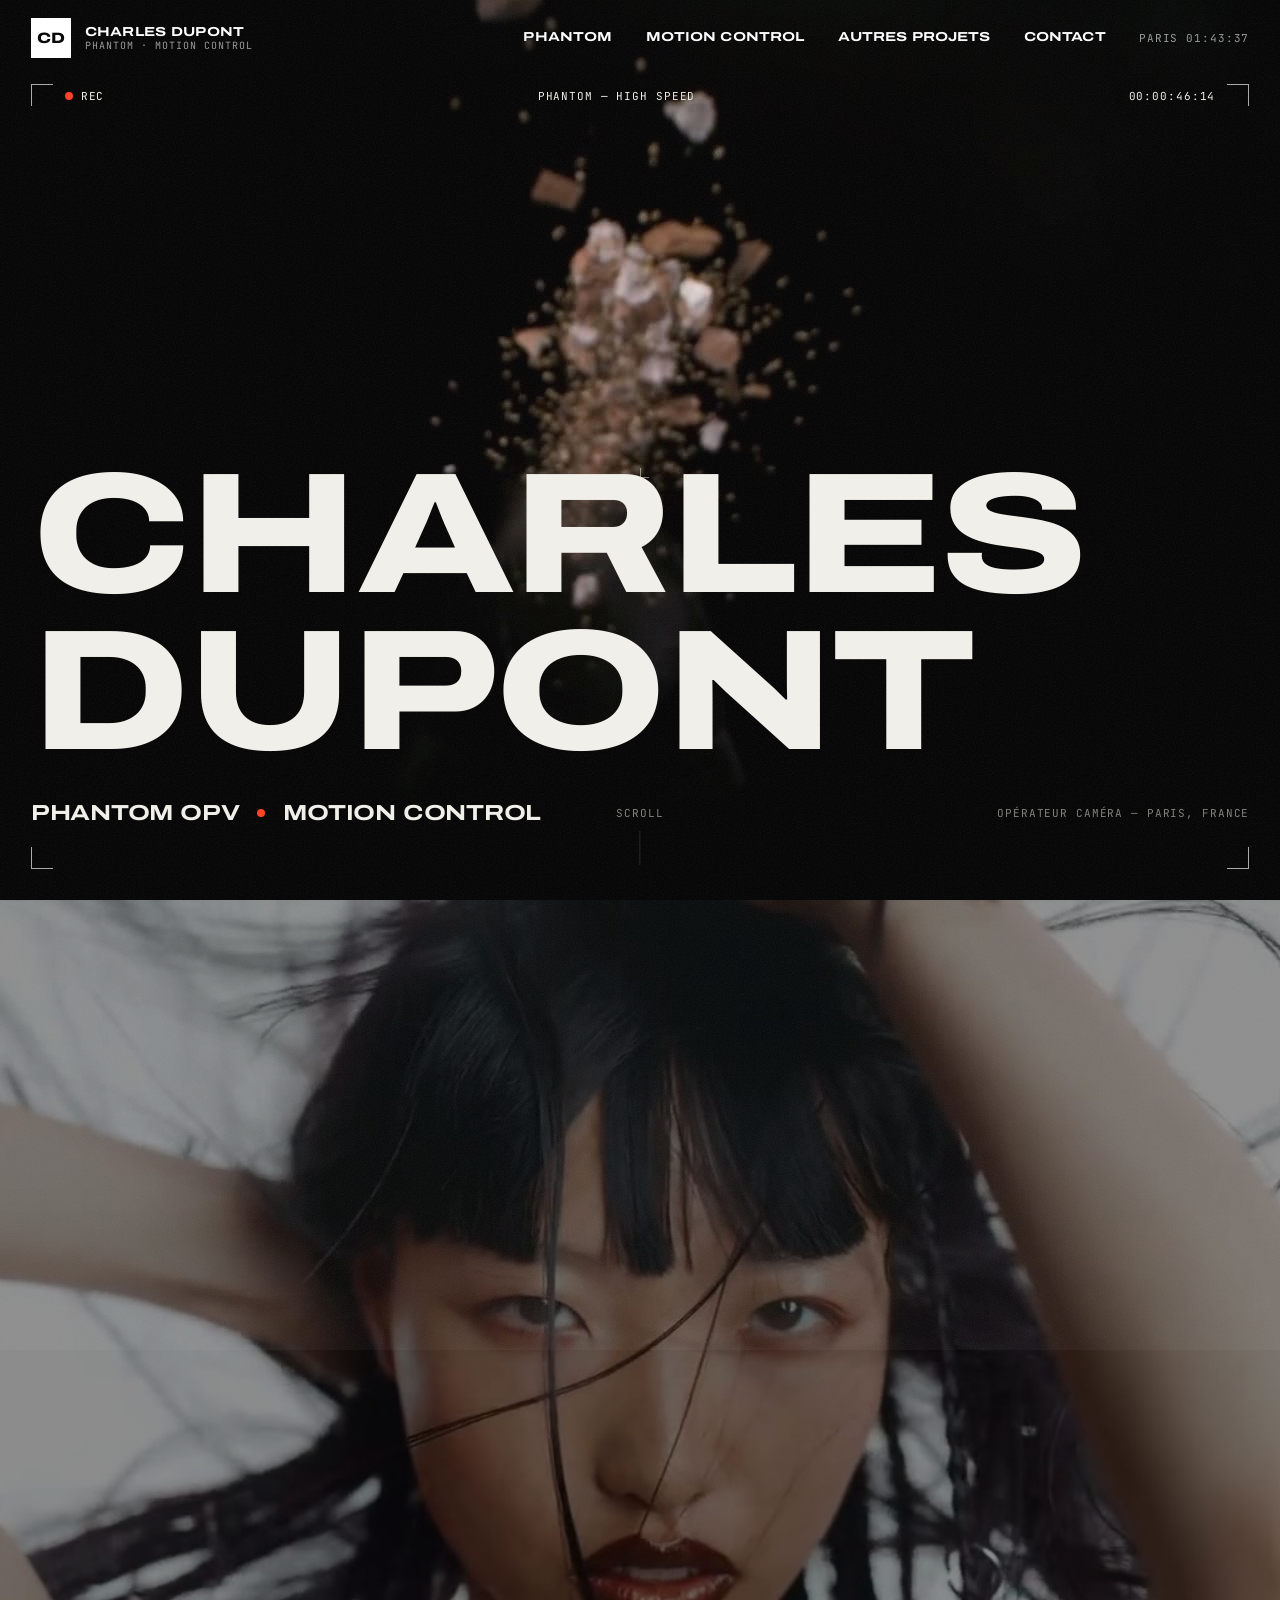
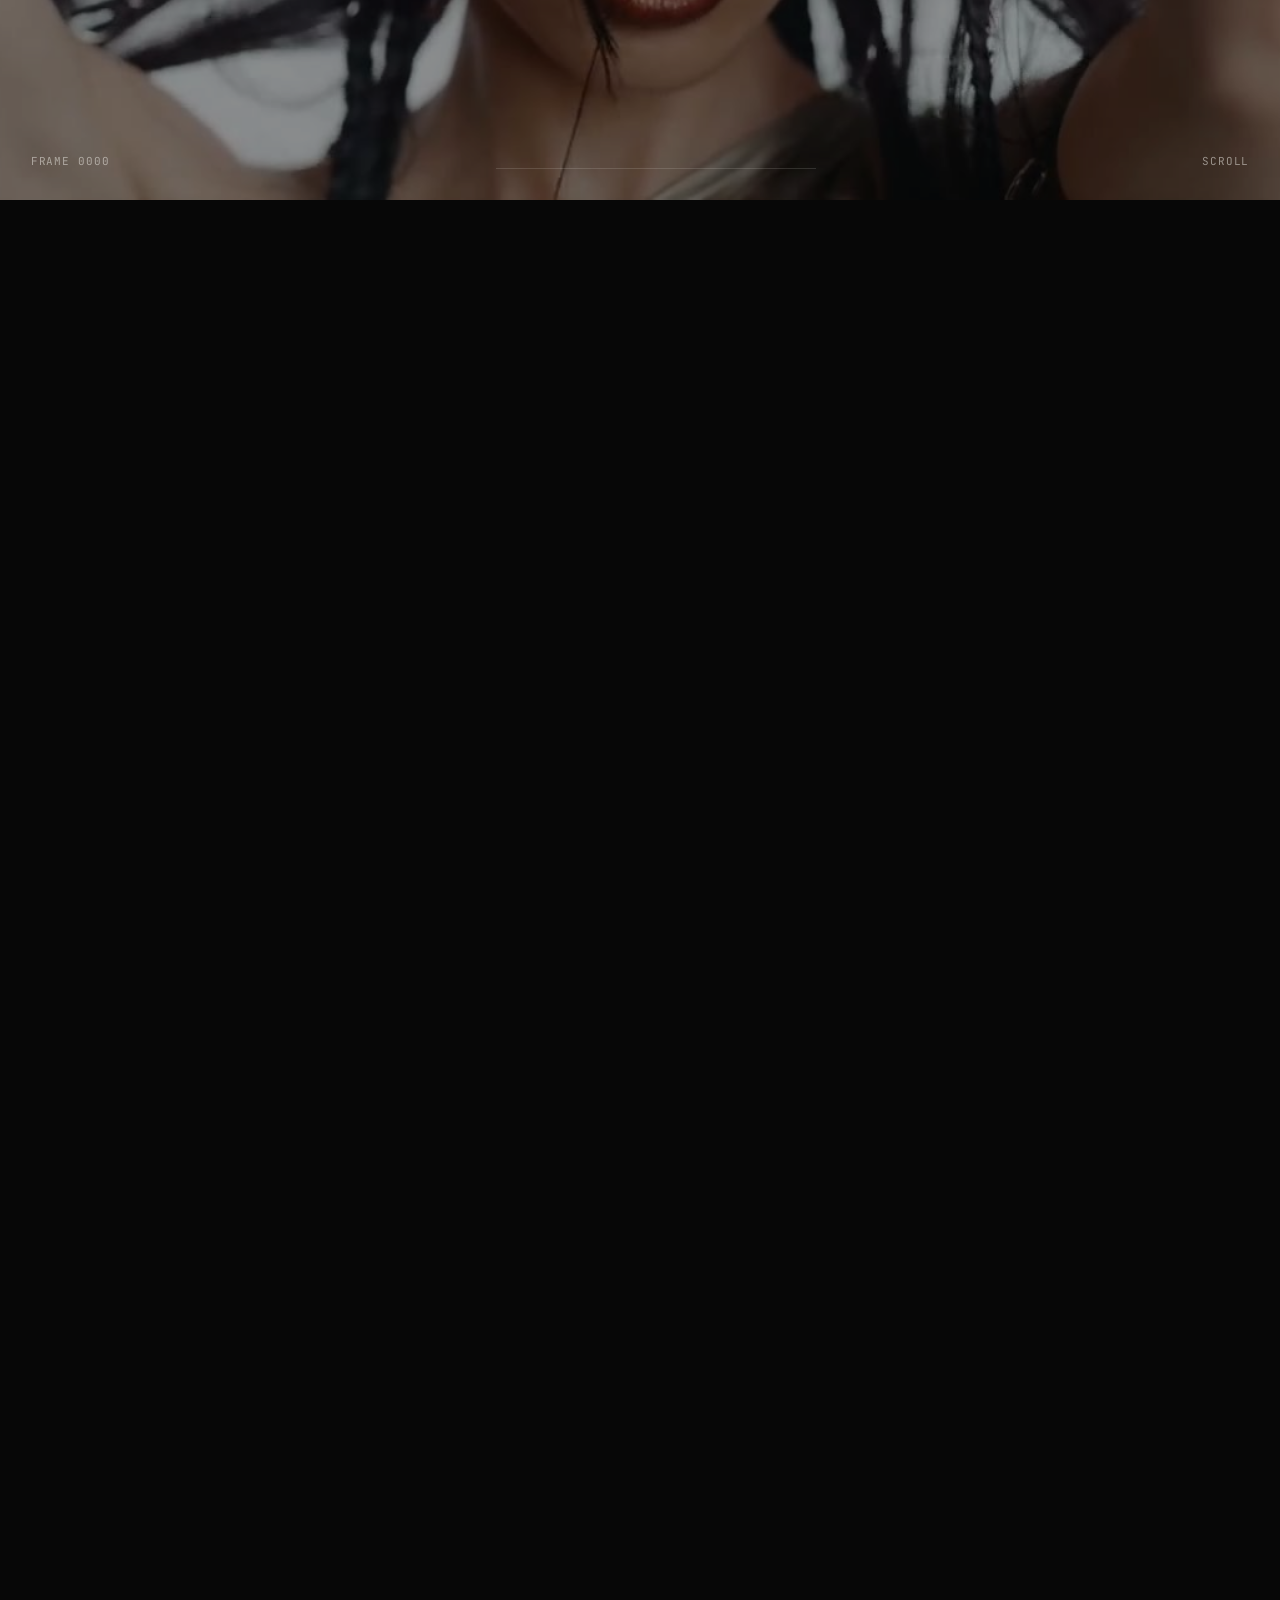
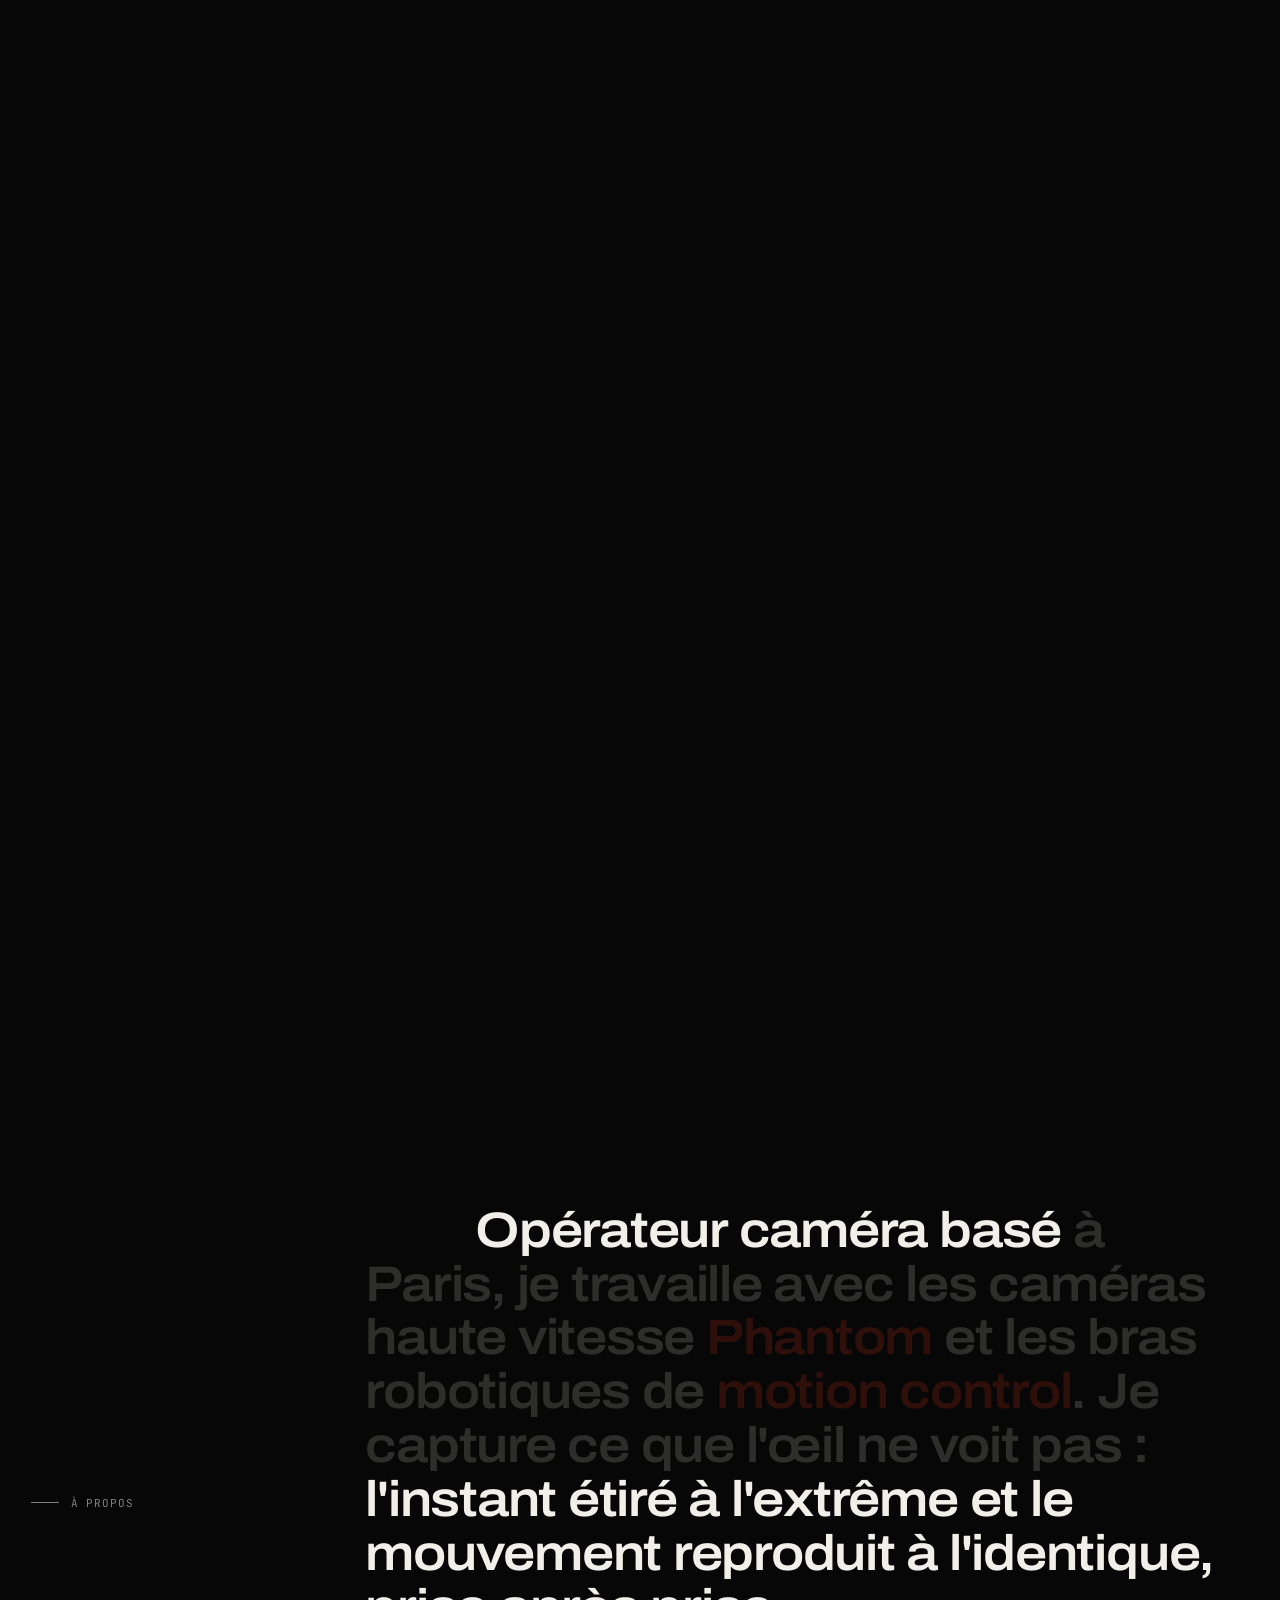
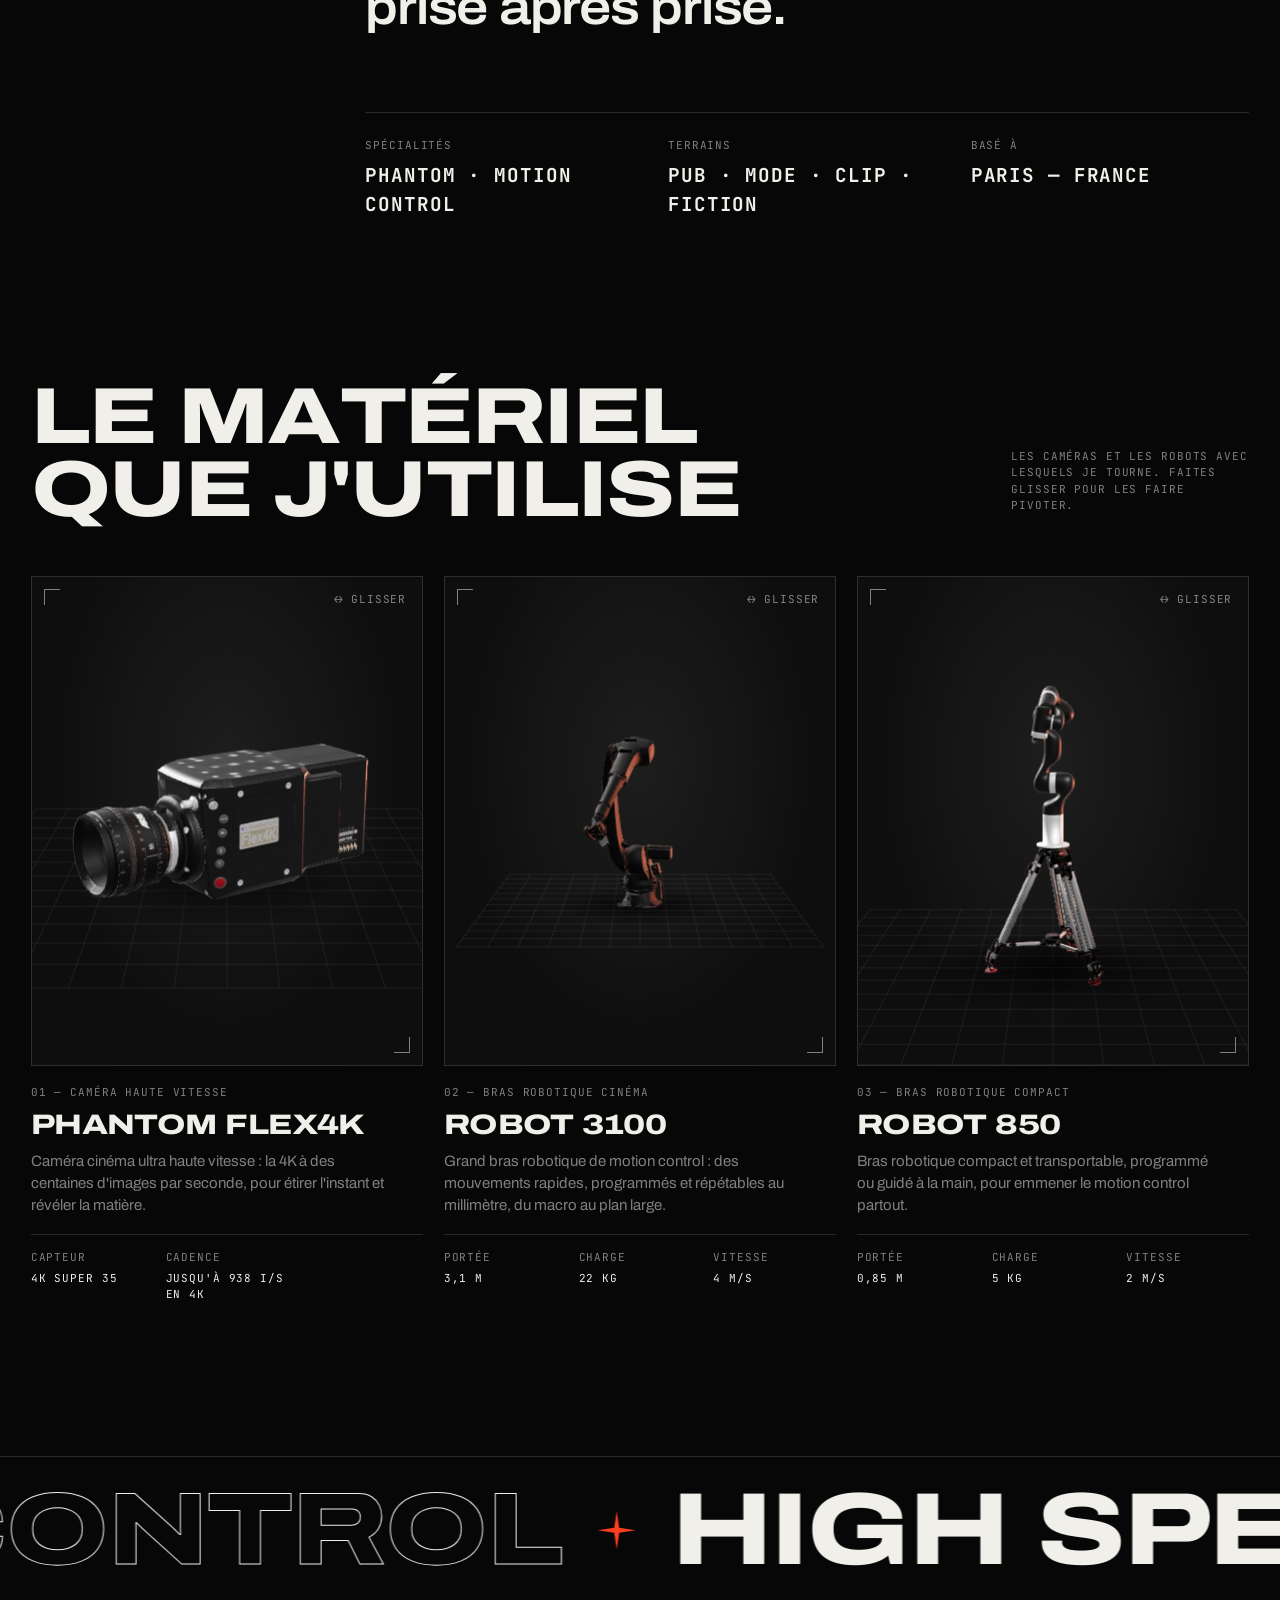
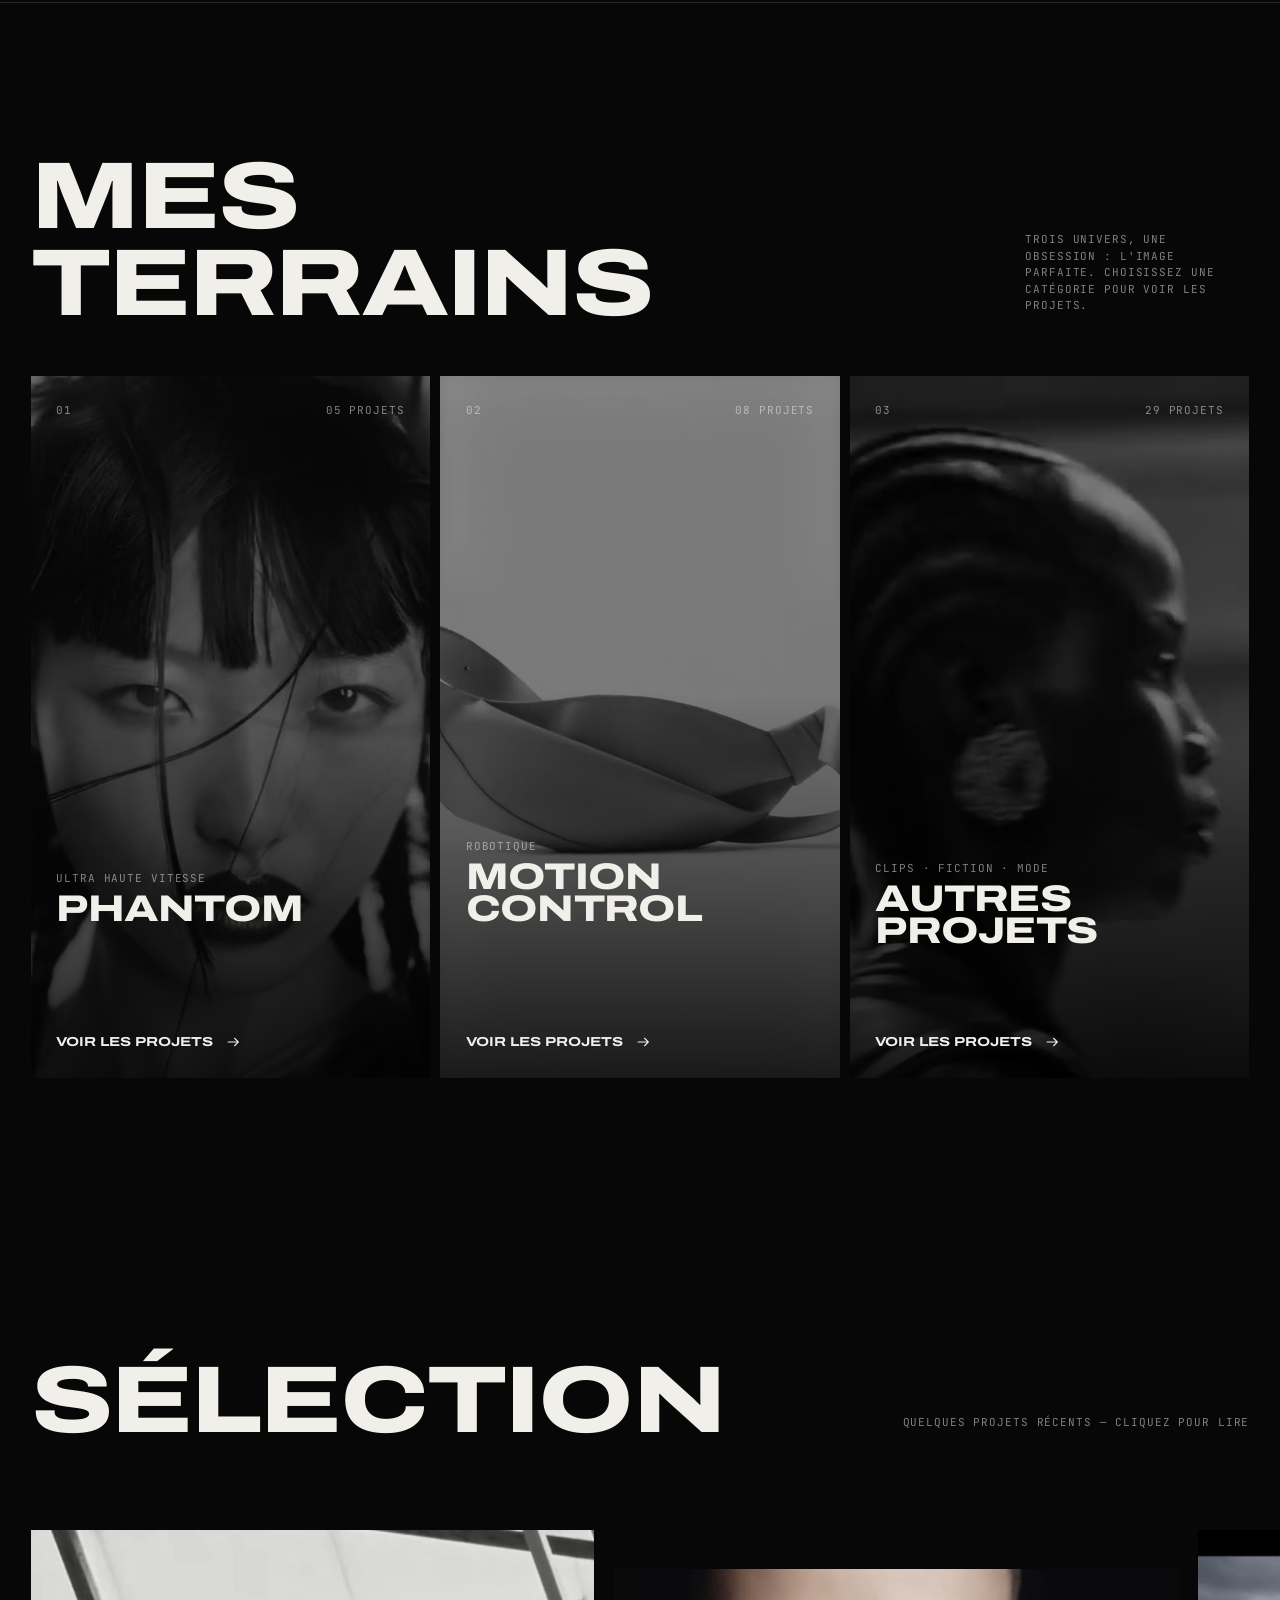
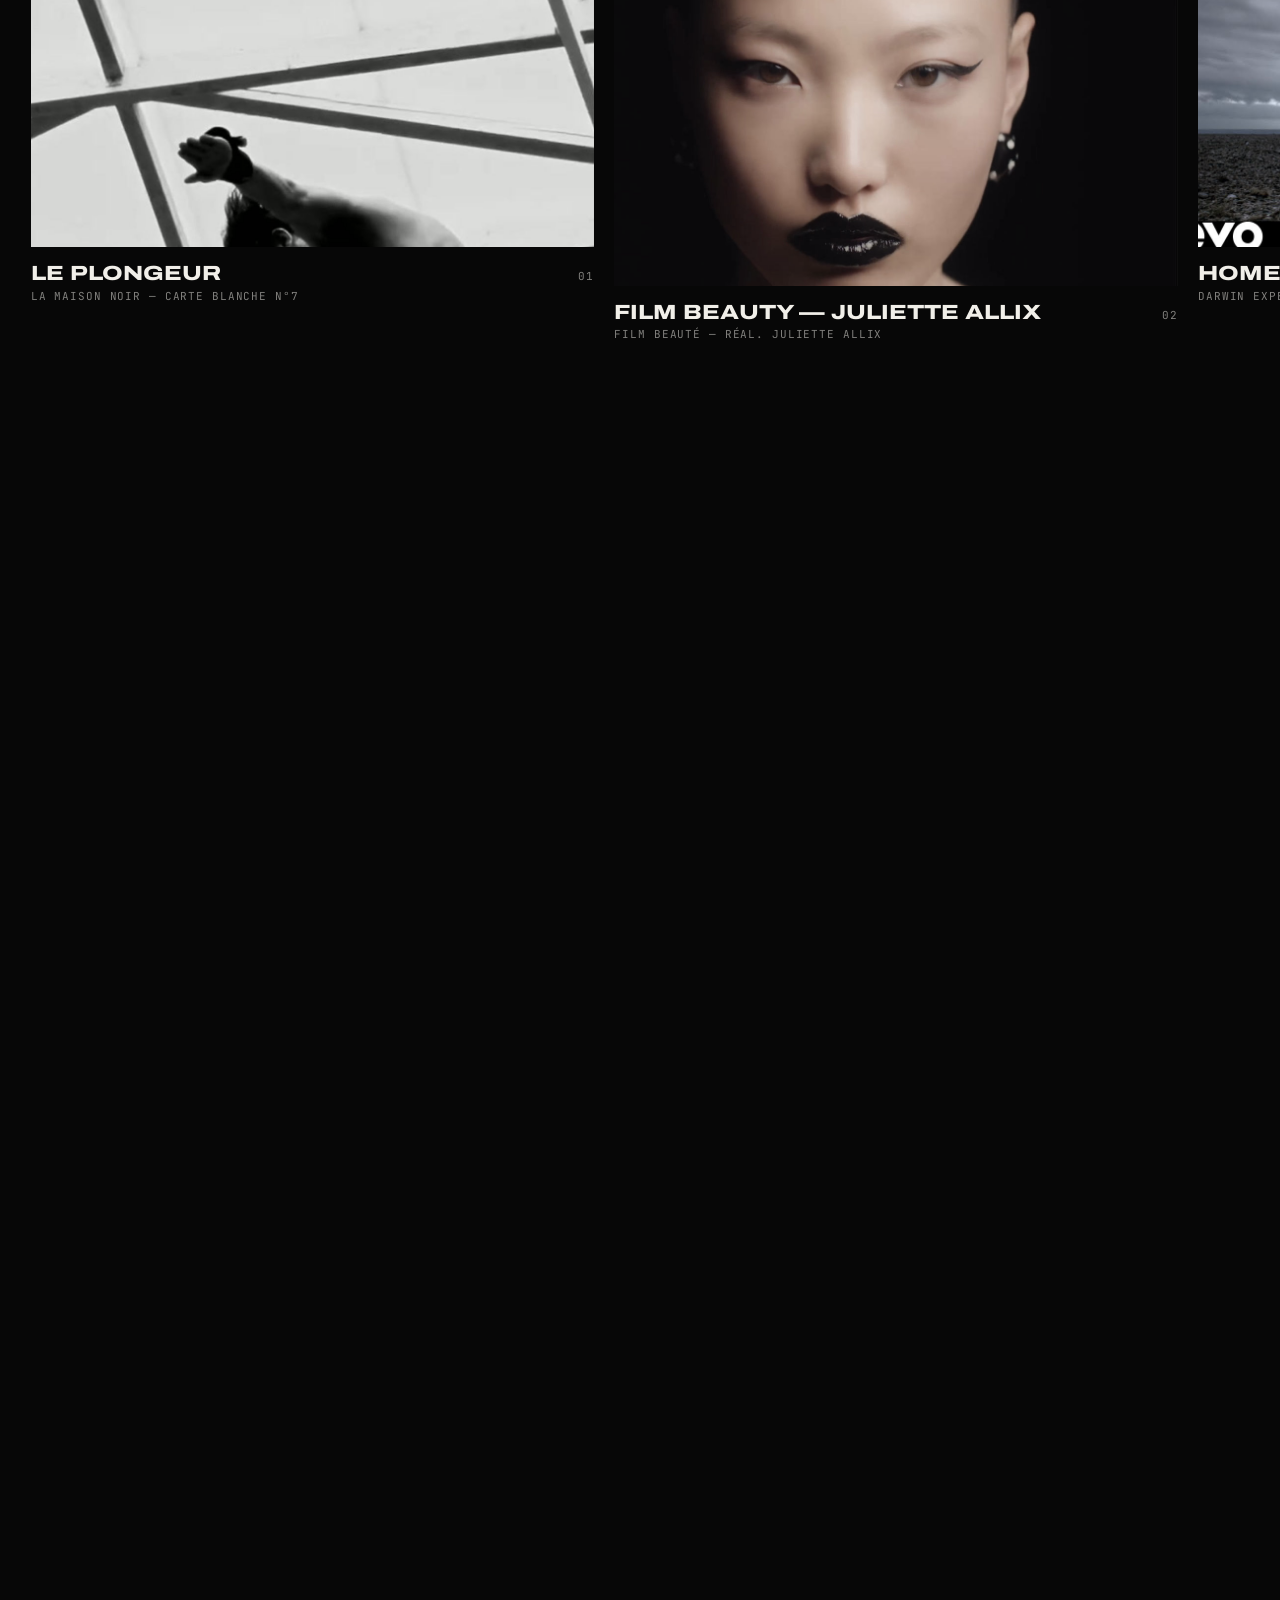
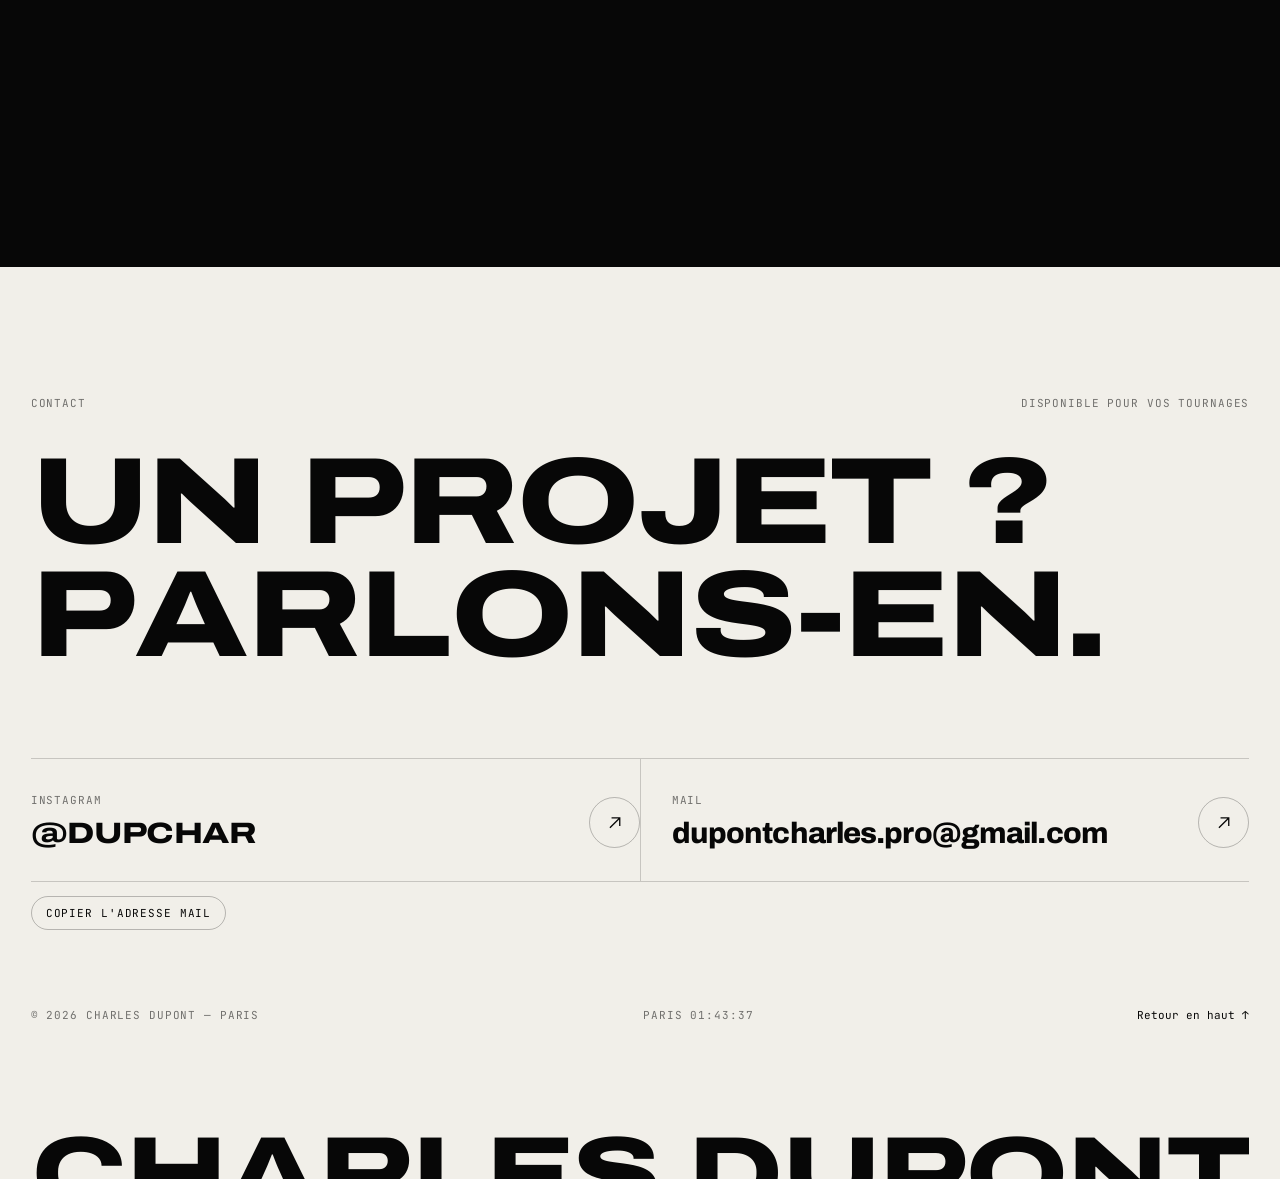
==== index.html @ 01ad8af2 "Portfolio Charles Dupont Co-Authored-By: Claude Opus 5.5 <noreply@anthropic.com>" ====
<!DOCTYPE html>
<html lang="fr" class="no-js" data-page="home">
<head>
<meta charset="UTF-8">
<meta name="viewport" content="width=device-width, initial-scale=1">
<title>Charles Dupont | Opérateur Phantom & Motion control — Paris</title>
<meta name="description" content="Charles Dupont, opérateur caméra Phantom (haute vitesse) et motion control (robotique) basé à Paris. Pubs, clips, mode, fiction.">
<link rel="canonical" href="https://www.charles-dupont.fr/">
<meta property="og:title" content="Charles Dupont | Opérateur Phantom & Motion control — Paris">
<meta property="og:description" content="Charles Dupont, opérateur caméra Phantom (haute vitesse) et motion control (robotique) basé à Paris. Pubs, clips, mode, fiction.">
<meta property="og:image" content="https://www.charles-dupont.fr/assets/img/og-image.jpg">
<meta property="og:url" content="https://www.charles-dupont.fr/">
<meta property="og:site_name" content="Charles Dupont">
<meta property="og:type" content="website">
<meta name="theme-color" content="#070707">
<link rel="icon" type="image/jpeg" sizes="32x32" href="assets/img/favicon-32.jpg">
<link rel="icon" type="image/jpeg" sizes="192x192" href="assets/img/favicon-192.jpg">
<link rel="apple-touch-icon" href="assets/img/favicon-180.jpg">
<script>
(function (h) {
  // Version de prévisualisation sur GitHub Pages : pas d'indexation par les moteurs de recherche
  if (location.hostname.endsWith("github.io")) {
    var m = document.createElement("meta");
    m.name = "robots";
    m.content = "noindex, nofollow";
    document.head.appendChild(m);
  }
  h.classList.remove("no-js");
  if (window.matchMedia("(prefers-reduced-motion: reduce)").matches) h.classList.add("reduced");
  try {
    var s = sessionStorage;
    if (s.getItem("cd-nav")) { h.classList.add("is-entering"); s.removeItem("cd-nav"); }
    else if (h.dataset.page === "home" && !s.getItem("cd-seen") && !h.classList.contains("reduced")) h.classList.add("is-first");
    s.setItem("cd-seen", "1");
  } catch (e) {}
})(document.documentElement);
</script>
<link rel="preconnect" href="https://fonts.googleapis.com">
<link rel="preconnect" href="https://fonts.gstatic.com" crossorigin>
<link rel="stylesheet" href="https://fonts.googleapis.com/css2?family=Archivo:wdth,wght@62..125,100..900&family=JetBrains+Mono:wght@400;500&display=swap">
<link rel="stylesheet" href="assets/css/style.css?v=20">
<link rel="preload" as="image" href="assets/video/loops/hero.jpg">
</head>
<body>

<div class="loader" aria-hidden="true">
  <div class="loader__top mono"><span class="rec">REC</span><span>Charles Dupont — Showreel</span></div>
  <div class="loader__inner">
    <div class="loader__count">
      <span class="loader__num" data-loader-num>0000</span>
      <span class="loader__meta mono">Images / seconde<br>Chargement</span>
    </div>
    <div class="loader__bar"><span data-loader-bar></span></div>
  </div>
</div>

<div class="curtain" aria-hidden="true"><div class="curtain__label"><span></span></div></div>
<div class="grain" aria-hidden="true"></div>
<div class="cursor" aria-hidden="true"><div class="cursor__ring"><span class="cursor__label">Lire</span></div><div class="cursor__dot"></div></div>

<header class="hdr">
  <a class="logo" href="./" aria-label="Charles Dupont — accueil">
    <span class="logo__mark" aria-hidden="true">CD</span>
    <span class="logo__name">Charles Dupont<small>Phantom · Motion control</small></span>
  </a>
  <nav class="nav" aria-label="Navigation principale">
      <a href="phantom/">Phantom</a>
      <a href="motion-control/">Motion control</a>
      <a href="autres-projets/">Autres projets</a>
    <a href="#contact">Contact</a>
    <span class="nav__clock" data-clock aria-hidden="true">PARIS --:--:--</span>
  </nav>
  <button class="burger" type="button" aria-expanded="false" aria-controls="menu" aria-label="Ouvrir le menu"><span></span><span></span></button>
</header>

<div class="menu" id="menu">
  <ul class="menu__links">
    <li><a href="./" aria-current="page"><small>00</small>Accueil</a></li>
      <li><a href="phantom/"><small>01</small>Phantom</a></li>
      <li><a href="motion-control/"><small>02</small>Motion control</a></li>
      <li><a href="autres-projets/"><small>03</small>Autres projets</a></li>
  </ul>
  <div class="menu__foot mono">
    <a href="https://www.instagram.com/dupchar/" target="_blank" rel="noopener">Instagram — @dupchar</a>
    <a href="mailto:dupontcharles.pro@gmail.com">dupontcharles.pro@gmail.com</a>
    <span>Paris, France</span>
  </div>
</div>

<main>
  <section class="hero" aria-label="Introduction">
    <div class="hero__media" data-hero-media>
      <video autoplay muted loop playsinline poster="assets/video/loops/hero.jpg">
        <source src="assets/video/loops/hero.mp4" type="video/mp4">
      </video>
    </div>
    <div class="hud mono" aria-hidden="true">
      <span class="hud__corner hud__corner--tl"></span><span class="hud__corner hud__corner--tr"></span>
      <span class="hud__corner hud__corner--bl"></span><span class="hud__corner hud__corner--br"></span>
      <span class="hud__cross"></span>
      <div class="hud__row hud__row--top"><span class="rec">REC</span><span class="hud__fps">Phantom — High speed</span><span class="hud__tc" data-timecode>00:00:00:00</span></div>
    </div>
    <div class="hero__content">
      <h1 class="hero__title xl" data-hero-title>Charles<br>Dupont</h1>
      <div class="hero__sub">
        <p class="hero__jobs" data-hero-sub><span>Phantom OPV</span><i aria-hidden="true"></i><span>Motion control</span></p>
        <span class="hero__place mono" data-hero-sub>Opérateur caméra — Paris, France</span>
      </div>
    </div>
    <div class="scroll-cue mono" aria-hidden="true"><span>Scroll</span><span></span></div>
  </section>

  <section class="words" data-words aria-label="Mes métiers">
    <div class="words__media" aria-hidden="true">
      <video muted loop playsinline preload="auto" poster="assets/video/loops/phantom-beauty.jpg" data-src="assets/video/loops/phantom-beauty.mp4"></video>
      <video muted loop playsinline preload="none" poster="assets/video/loops/motion.jpg" data-src="assets/video/loops/motion.mp4"></video>
    </div>
    <div class="words__stage">
      <p class="words__item xl"><small>01 — Ultra haute vitesse</small>Phantom</p>
      <p class="words__item xl">L'instant<br>étiré.</p>
      <p class="words__item xl"><small>02 — Robotique</small>Motion<br>control</p>
      <p class="words__item xl">Le geste<br>répété.</p>
      <p class="words__item xl">À l'image<br>près.</p>
    </div>
    <div class="words__frame mono" aria-hidden="true">
      <span class="words__frames">Frame <span data-frames>0000</span></span>
      <span class="words__progress"><span data-words-bar></span></span>
      <span>Scroll</span>
    </div>
  </section>

  <section class="section">
    <div class="about">
      <p class="eyebrow mono">À propos</p>
      <div>
        <p class="about__text" data-words-reveal>Opérateur caméra basé à Paris, je travaille avec les caméras haute vitesse <em>Phantom</em> et les bras robotiques de <em>motion control</em>. Je capture ce que l'œil ne voit pas&nbsp;: l'instant étiré à l'extrême et le mouvement reproduit à l'identique, prise après prise.</p>
        <dl class="about__meta mono" data-reveal>
          <div><dt>Spécialités</dt><dd>Phantom · Motion control</dd></div>
          <div><dt>Terrains</dt><dd>Pub · Mode · Clip · Fiction</dd></div>
          <div><dt>Basé à</dt><dd>Paris — France</dd></div>
        </dl>
      </div>
    </div>
  </section>

  <section class="section gear" data-gear aria-labelledby="gear-title">
    <div class="gear__head">
      <h2 class="gear__title xl" id="gear-title" data-split>Le matériel<br>que j'utilise</h2>
      <p class="mono" style="color:var(--mute);max-width:34ch" data-reveal>Les caméras et les robots avec lesquels je tourne. Faites glisser pour les faire pivoter.</p>
    </div>
    <div class="gear__list">
      <article class="gear__item" data-model="flex">
        <div class="gear__stage"><canvas aria-hidden="true"></canvas><span class="gear__hint mono" aria-hidden="true">↔ Glisser</span></div>
        <div class="gear__info">
          <p class="gear__kicker mono">01 — Caméra haute vitesse</p>
          <h3 class="gear__name">Phantom Flex4K</h3>
          <p class="gear__desc">Caméra cinéma ultra haute vitesse : la 4K à des centaines d'images par seconde, pour étirer l'instant et révéler la matière.</p>
          <dl class="gear__specs mono">
            <div><dt>Capteur</dt><dd>4K Super 35</dd></div>
            <div><dt>Cadence</dt><dd>Jusqu'à 938 i/s en 4K</dd></div>
          </dl>
        </div>
      </article>
      <article class="gear__item" data-model="colossus">
        <div class="gear__stage"><canvas aria-hidden="true"></canvas><span class="gear__hint mono" aria-hidden="true">↔ Glisser</span></div>
        <div class="gear__info">
          <p class="gear__kicker mono">02 — Bras robotique cinéma</p>
          <h3 class="gear__name">Robot 3100</h3>
          <p class="gear__desc">Grand bras robotique de motion control : des mouvements rapides, programmés et répétables au millimètre, du macro au plan large.</p>
          <dl class="gear__specs mono">
            <div><dt>Portée</dt><dd>3,1 m</dd></div>
            <div><dt>Charge</dt><dd>22 kg</dd></div>
            <div><dt>Vitesse</dt><dd>4 m/s</dd></div>
          </dl>
        </div>
      </article>
      <article class="gear__item" data-model="evo">
        <div class="gear__stage"><canvas aria-hidden="true"></canvas><span class="gear__hint mono" aria-hidden="true">↔ Glisser</span></div>
        <div class="gear__info">
          <p class="gear__kicker mono">03 — Bras robotique compact</p>
          <h3 class="gear__name">Robot 850</h3>
          <p class="gear__desc">Bras robotique compact et transportable, programmé ou guidé à la main, pour emmener le motion control partout.</p>
          <dl class="gear__specs mono">
            <div><dt>Portée</dt><dd>0,85 m</dd></div>
            <div><dt>Charge</dt><dd>5 kg</dd></div>
            <div><dt>Vitesse</dt><dd>2 m/s</dd></div>
          </dl>
        </div>
      </article>
    </div>
  </section>

<div class="marquee" aria-hidden="true">
  <div class="marquee__track"><div class="marquee__group"><span class="marquee__item xl">Phantom</span><svg class="marquee__star" viewBox="0 0 40 40" aria-hidden="true"><path fill="currentColor" d="M20 0l2.6 17.4L40 20l-17.4 2.6L20 40l-2.6-17.4L0 20l17.4-2.6z"/></svg><span class="marquee__item xl marquee__item--outline">Motion control</span><svg class="marquee__star" viewBox="0 0 40 40" aria-hidden="true"><path fill="currentColor" d="M20 0l2.6 17.4L40 20l-17.4 2.6L20 40l-2.6-17.4L0 20l17.4-2.6z"/></svg><span class="marquee__item xl">High speed</span><svg class="marquee__star" viewBox="0 0 40 40" aria-hidden="true"><path fill="currentColor" d="M20 0l2.6 17.4L40 20l-17.4 2.6L20 40l-2.6-17.4L0 20l17.4-2.6z"/></svg><span class="marquee__item xl marquee__item--outline">Robotique</span><svg class="marquee__star" viewBox="0 0 40 40" aria-hidden="true"><path fill="currentColor" d="M20 0l2.6 17.4L40 20l-17.4 2.6L20 40l-2.6-17.4L0 20l17.4-2.6z"/></svg></div><div class="marquee__group"><span class="marquee__item xl">Phantom</span><svg class="marquee__star" viewBox="0 0 40 40" aria-hidden="true"><path fill="currentColor" d="M20 0l2.6 17.4L40 20l-17.4 2.6L20 40l-2.6-17.4L0 20l17.4-2.6z"/></svg><span class="marquee__item xl marquee__item--outline">Motion control</span><svg class="marquee__star" viewBox="0 0 40 40" aria-hidden="true"><path fill="currentColor" d="M20 0l2.6 17.4L40 20l-17.4 2.6L20 40l-2.6-17.4L0 20l17.4-2.6z"/></svg><span class="marquee__item xl">High speed</span><svg class="marquee__star" viewBox="0 0 40 40" aria-hidden="true"><path fill="currentColor" d="M20 0l2.6 17.4L40 20l-17.4 2.6L20 40l-2.6-17.4L0 20l17.4-2.6z"/></svg><span class="marquee__item xl marquee__item--outline">Robotique</span><svg class="marquee__star" viewBox="0 0 40 40" aria-hidden="true"><path fill="currentColor" d="M20 0l2.6 17.4L40 20l-17.4 2.6L20 40l-2.6-17.4L0 20l17.4-2.6z"/></svg></div></div>
</div>

  <section class="section" aria-labelledby="disc-title">
    <div class="disc__head">
      <h2 class="disc__title xl" id="disc-title" data-split>Mes<br>terrains</h2>
      <p class="mono" style="color:var(--mute);max-width:32ch" data-reveal>Trois univers, une obsession&nbsp;: l'image parfaite. Choisissez une catégorie pour voir les projets.</p>
    </div>
    <div class="disc__list">
    <a class="disc__panel" href="phantom/" data-cat="phantom" data-cursor="Voir">
      <div class="disc__media">
        <img src="assets/video/loops/phantom-beauty.jpg" alt="" loading="lazy">
        <video muted loop playsinline preload="none" data-src="assets/video/loops/phantom-beauty.mp4"></video>
      </div>
      <div class="disc__inner">
        <div class="disc__top mono"><span>01</span><span><span data-count="phantom">—</span> projets</span></div>
        <div>
          <span class="mono" style="color:var(--mute)">Ultra haute vitesse</span>
          <h3 class="disc__name xl">Phantom</h3>
          <p class="disc__desc">Caméras haute vitesse Phantom : l'instant étiré, la matière révélée, ce que l'œil ne voit pas.</p>
          <span class="arrow-link">Voir les projets <svg viewBox="0 0 24 24" fill="none" stroke="currentColor" stroke-width="1.6" aria-hidden="true"><path d="M4 12h16M14 6l6 6-6 6"/></svg></span>
        </div>
      </div>
    </a>
    <a class="disc__panel" href="motion-control/" data-cat="motion" data-cursor="Voir">
      <div class="disc__media">
        <img src="assets/video/loops/motion.jpg" alt="" loading="lazy">
        <video muted loop playsinline preload="none" data-src="assets/video/loops/motion.mp4"></video>
      </div>
      <div class="disc__inner">
        <div class="disc__top mono"><span>02</span><span><span data-count="motion">—</span> projets</span></div>
        <div>
          <span class="mono" style="color:var(--mute)">Robotique</span>
          <h3 class="disc__name xl">Motion control</h3>
          <p class="disc__desc">Bras robotique et mouvements de caméra programmés, répétables à l'identique, prise après prise.</p>
          <span class="arrow-link">Voir les projets <svg viewBox="0 0 24 24" fill="none" stroke="currentColor" stroke-width="1.6" aria-hidden="true"><path d="M4 12h16M14 6l6 6-6 6"/></svg></span>
        </div>
      </div>
    </a>
    <a class="disc__panel" href="autres-projets/" data-cat="autres" data-cursor="Voir">
      <div class="disc__media">
        <img src="assets/video/loops/autres-lemaire.jpg" alt="" loading="lazy">
        <video muted loop playsinline preload="none" data-src="assets/video/loops/autres-lemaire.mp4"></video>
      </div>
      <div class="disc__inner">
        <div class="disc__top mono"><span>03</span><span><span data-count="autres">—</span> projets</span></div>
        <div>
          <span class="mono" style="color:var(--mute)">Clips · Fiction · Mode</span>
          <h3 class="disc__name xl">Autres projets</h3>
          <p class="disc__desc">Clips, fictions, défilés, publicités et émissions : le reste de mon travail sur les plateaux.</p>
          <span class="arrow-link">Voir les projets <svg viewBox="0 0 24 24" fill="none" stroke="currentColor" stroke-width="1.6" aria-hidden="true"><path d="M4 12h16M14 6l6 6-6 6"/></svg></span>
        </div>
      </div>
    </a>
    </div>
  </section>

  <section class="reel" data-reel aria-labelledby="reel-title">
    <div class="reel__head">
      <h2 class="reel__title xl" id="reel-title" data-split>Sélection</h2>
      <p class="mono" style="color:var(--mute)" data-reveal>Quelques projets récents — cliquez pour lire</p>
    </div>
    <div class="reel__track" data-reel-track></div>
  </section>
</main>

<footer class="ftr" id="contact">
  <div class="ftr__eyebrow mono"><span>Contact</span><span>Disponible pour vos tournages</span></div>
  <h2 class="ftr__cta xl" data-split>Un projet&nbsp;?<br>Parlons-en.</h2>
  <div class="ftr__links">
    <a class="ftr__link" href="https://www.instagram.com/dupchar/" target="_blank" rel="noopener" data-cursor>
      <span><span class="ftr__label mono">Instagram</span><span class="ftr__value">@dupchar</span></span>
      <span class="ftr__arrow"><svg viewBox="0 0 24 24" fill="none" stroke="currentColor" stroke-width="1.6" aria-hidden="true"><path d="M6 18 18 6M8 6h10v10"/></svg></span>
    </a>
    <div class="ftr__link">
      <a href="mailto:dupontcharles.pro@gmail.com" data-cursor><span class="ftr__label mono">Mail</span><span class="ftr__value ftr__value--mail">dupontcharles.pro@gmail.com</span></a>
      <a class="ftr__arrow" href="mailto:dupontcharles.pro@gmail.com" aria-label="Écrire un mail"><svg viewBox="0 0 24 24" fill="none" stroke="currentColor" stroke-width="1.6" aria-hidden="true"><path d="M6 18 18 6M8 6h10v10"/></svg></a>
    </div>
  </div>
  <button class="ftr__copy mono" type="button" data-copy="dupontcharles.pro@gmail.com">Copier l'adresse mail</button>
  <div class="ftr__bottom mono">
    <span>© <span data-year>2026</span> Charles Dupont — Paris</span>
    <span data-clock>PARIS --:--:--</span>
    <button class="ftr__top" type="button" data-top>Retour en haut ↑</button>
  </div>
  <p class="ftr__giant xl" aria-hidden="true" data-fit>Charles Dupont</p>
</footer>

<script src="assets/js/vendor/gsap.min.js?v=20" defer></script>
<script src="assets/js/vendor/ScrollTrigger.min.js?v=20" defer></script>
<script src="assets/js/vendor/lenis.min.js?v=20" defer></script>
<script src="assets/js/projects.js?v=20" defer></script>
<script src="assets/js/app.js?v=20" defer></script>
</body>
</html>
---- assets/css/style.css ----
/* =========================================================
   Charles Dupont — Phantom OPV / Motion control
   ========================================================= */

:root {
  --bg: #070707;
  --bg-2: #0e0e0e;
  --fg: #f1efe9;
  --mute: rgba(241, 239, 233, 0.52);
  --faint: rgba(241, 239, 233, 0.28);
  --line: rgba(241, 239, 233, 0.14);
  --accent: #ff3d1f;
  --display: "Archivo", "Helvetica Neue", Arial, sans-serif;
  --mono: "JetBrains Mono", ui-monospace, Menlo, monospace;
  --gutter: clamp(16px, 2.4vw, 40px);
  --ease: cubic-bezier(0.76, 0, 0.24, 1);
  --ease-out: cubic-bezier(0.16, 1, 0.3, 1);
  --hdr: 76px;
  color-scheme: dark;
}

*,
*::before,
*::after {
  box-sizing: border-box;
}

html {
  -webkit-text-size-adjust: 100%;
  text-size-adjust: 100%;
}

html.lenis,
html.lenis body {
  height: auto;
}
.lenis.lenis-smooth {
  scroll-behavior: auto !important;
}
.lenis.lenis-stopped {
  overflow: hidden;
}

body {
  margin: 0;
  background: var(--bg);
  color: var(--fg);
  font-family: var(--display);
  font-size: 16px;
  line-height: 1.5;
  -webkit-font-smoothing: antialiased;
  -moz-osx-font-smoothing: grayscale;
  overflow-x: hidden;
}

body.no-scroll {
  overflow: hidden;
}

img,
video,
svg {
  display: block;
  max-width: 100%;
}

a {
  color: inherit;
  text-decoration: none;
}

button {
  font: inherit;
  color: inherit;
  background: none;
  border: 0;
  padding: 0;
  cursor: pointer;
}

::selection {
  background: var(--fg);
  color: var(--bg);
}

:focus-visible {
  outline: 1px solid var(--fg);
  outline-offset: 4px;
}

.sr-only {
  position: absolute;
  width: 1px;
  height: 1px;
  overflow: hidden;
  clip: rect(0 0 0 0);
  white-space: nowrap;
}

.mono {
  font-family: var(--mono);
  font-size: 11px;
  font-weight: 400;
  letter-spacing: 0.08em;
  text-transform: uppercase;
}

.xl {
  font-family: var(--display);
  font-stretch: 125%;
  font-weight: 800;
  text-transform: uppercase;
  line-height: 0.86;
  letter-spacing: -0.02em;
}

/* Découpage des titres (lettres / mots) */
.split-line {
  display: block;
  overflow: hidden;
  padding: 0.14em 0 0.06em;
  margin: -0.14em 0 -0.06em;
}
.split-word {
  display: inline-block;
  white-space: nowrap;
}
.split-char {
  display: inline-block;
  will-change: transform;
}

/* ---------- Grain ---------- */

.grain {
  position: fixed;
  inset: -50%;
  z-index: 90;
  pointer-events: none;
  opacity: 0.07;
  background-image: url("data:image/svg+xml,%3Csvg xmlns='http://www.w3.org/2000/svg' width='200' height='200'%3E%3Cfilter id='n'%3E%3CfeTurbulence type='fractalNoise' baseFrequency='.9' numOctaves='3' stitchTiles='stitch'/%3E%3CfeColorMatrix values='0 0 0 0 1 0 0 0 0 1 0 0 0 0 1 0 0 0 1 0'/%3E%3C/filter%3E%3Crect width='100%25' height='100%25' filter='url(%23n)'/%3E%3C/svg%3E");
  animation: grain 0.9s steps(6) infinite;
}

@keyframes grain {
  0% { transform: translate(0, 0); }
  20% { transform: translate(-4%, 3%); }
  40% { transform: translate(3%, -5%); }
  60% { transform: translate(-6%, -2%); }
  80% { transform: translate(5%, 4%); }
  100% { transform: translate(0, 0); }
}

/* ---------- Curseur ---------- */

.cursor {
  position: fixed;
  top: 0;
  left: 0;
  z-index: 95;
  pointer-events: none;
  display: none;
}

@media (hover: hover) and (pointer: fine) {
  .cursor {
    display: block;
  }
}

.cursor__dot,
.cursor__ring {
  position: absolute;
  top: 0;
  left: 0;
  border-radius: 50%;
}

.cursor__dot {
  width: 6px;
  height: 6px;
  background: var(--fg);
  mix-blend-mode: difference;
}

.cursor__ring {
  width: 36px;
  height: 36px;
  border: 1px solid rgba(241, 239, 233, 0.45);
  display: grid;
  place-items: center;
  transition: width 0.45s var(--ease-out), height 0.45s var(--ease-out), background-color 0.3s, border-color 0.3s;
}

.cursor__label {
  font-family: var(--mono);
  font-size: 10px;
  letter-spacing: 0.12em;
  text-transform: uppercase;
  color: var(--bg);
  opacity: 0;
  transition: opacity 0.2s;
}

.cursor.is-hover .cursor__ring {
  width: 64px;
  height: 64px;
  border-color: var(--fg);
}

.cursor.is-label .cursor__ring {
  width: 92px;
  height: 92px;
  background: var(--fg);
  border-color: var(--fg);
}

.cursor.is-label .cursor__label {
  opacity: 1;
}

.cursor.is-label .cursor__dot {
  opacity: 0;
}

/* ---------- Rideau de transition ---------- */

.curtain {
  position: fixed;
  inset: 0;
  z-index: 100;
  pointer-events: none;
  display: grid;
  place-items: center;
  background: var(--fg);
  color: var(--bg);
  transform: scaleY(0);
  transform-origin: bottom;
}

.curtain__label {
  font-family: var(--display);
  font-stretch: 125%;
  font-weight: 800;
  font-size: clamp(28px, 6vw, 88px);
  text-transform: uppercase;
  letter-spacing: -0.02em;
  overflow: hidden;
}

.curtain__label span {
  display: block;
}

html.is-entering .curtain {
  transform: scaleY(1);
}

/* ---------- Loader ---------- */

.loader {
  position: fixed;
  inset: 0;
  z-index: 110;
  display: none;
  background: var(--bg);
  color: var(--fg);
}

html.is-first .loader {
  display: block;
}

.loader__inner {
  position: absolute;
  left: var(--gutter);
  right: var(--gutter);
  bottom: var(--gutter);
}

.loader__count {
  display: flex;
  align-items: flex-end;
  justify-content: space-between;
  gap: 24px;
}

.loader__num {
  font-family: var(--display);
  font-stretch: 125%;
  font-weight: 800;
  font-size: clamp(72px, 18vw, 280px);
  line-height: 0.8;
  letter-spacing: -0.04em;
  font-variant-numeric: tabular-nums;
}

.loader__meta {
  text-align: right;
  color: var(--mute);
  padding-bottom: 0.6em;
}

.loader__bar {
  height: 1px;
  margin-top: 24px;
  background: var(--line);
  overflow: hidden;
}

.loader__bar span {
  display: block;
  height: 100%;
  background: var(--fg);
  transform: scaleX(0);
  transform-origin: left;
}

.loader__top {
  position: absolute;
  top: var(--gutter);
  left: var(--gutter);
  right: var(--gutter);
  display: flex;
  justify-content: space-between;
  color: var(--mute);
}

.rec {
  display: inline-flex;
  align-items: center;
  gap: 8px;
}

.rec::before {
  content: "";
  width: 8px;
  height: 8px;
  border-radius: 50%;
  background: var(--accent);
  animation: rec 1.2s steps(1) infinite;
}

@keyframes rec {
  50% { opacity: 0.15; }
}

/* ---------- En-tête ---------- */

.hdr {
  position: fixed;
  top: 0;
  left: 0;
  right: 0;
  z-index: 80;
  height: var(--hdr);
  padding: 0 var(--gutter);
  display: flex;
  align-items: center;
  justify-content: space-between;
  gap: 24px;
  mix-blend-mode: difference;
  color: #fff;
  transition: transform 0.6s var(--ease);
}

.hdr.is-hidden {
  transform: translateY(-100%);
}

.logo {
  display: inline-flex;
  align-items: center;
  gap: 14px;
}

.logo__mark {
  width: 40px;
  height: 40px;
  display: grid;
  place-items: center;
  background: #fff;
  color: #000;
  font-stretch: 125%;
  font-weight: 800;
  font-size: 15px;
  letter-spacing: -0.04em;
  transition: transform 0.6s var(--ease);
}

.logo:hover .logo__mark {
  transform: rotate(90deg);
}

.logo__name {
  font-stretch: 125%;
  font-weight: 700;
  font-size: 13px;
  letter-spacing: 0.02em;
  text-transform: uppercase;
  line-height: 1.1;
}

.logo__name small {
  display: block;
  font-family: var(--mono);
  font-weight: 400;
  font-stretch: 100%;
  font-size: 10px;
  letter-spacing: 0.1em;
  opacity: 0.6;
}

.nav {
  display: flex;
  align-items: center;
  gap: clamp(18px, 2.6vw, 40px);
}

.nav a {
  position: relative;
  font-stretch: 125%;
  font-weight: 700;
  font-size: 13px;
  text-transform: uppercase;
  letter-spacing: 0.01em;
  padding: 6px 0;
}

.nav a::after {
  content: "";
  position: absolute;
  left: 0;
  right: 0;
  bottom: 0;
  height: 1px;
  background: currentColor;
  transform: scaleX(0);
  transform-origin: right;
  transition: transform 0.5s var(--ease);
}

.nav a:hover::after,
.nav a[aria-current="page"]::after {
  transform: scaleX(1);
  transform-origin: left;
}

.nav__clock {
  font-family: var(--mono);
  font-size: 11px;
  letter-spacing: 0.08em;
  opacity: 0.6;
  font-variant-numeric: tabular-nums;
  min-width: 15ch;
  text-align: right;
}

.burger {
  display: none;
  width: 44px;
  height: 44px;
  position: relative;
}

.burger span {
  position: absolute;
  left: 10px;
  right: 10px;
  height: 1.5px;
  background: currentColor;
  transition: transform 0.5s var(--ease), top 0.5s var(--ease);
}

.burger span:nth-child(1) { top: 17px; }
.burger span:nth-child(2) { top: 26px; }

.burger[aria-expanded="true"] span:nth-child(1) { top: 21px; transform: rotate(45deg); }
.burger[aria-expanded="true"] span:nth-child(2) { top: 21px; transform: rotate(-45deg); }

/* Menu plein écran (mobile) */

.menu {
  position: fixed;
  inset: 0;
  z-index: 79;
  background: var(--bg);
  padding: calc(var(--hdr) + 24px) var(--gutter) var(--gutter);
  display: flex;
  flex-direction: column;
  justify-content: space-between;
  clip-path: inset(0 0 100% 0);
  transition: clip-path 0.8s var(--ease);
  visibility: hidden;
}

.menu.is-open {
  clip-path: inset(0 0 0 0);
  visibility: visible;
}

.menu__links {
  list-style: none;
  margin: 0;
  padding: 0;
}

.menu__links li {
  overflow: hidden;
  border-bottom: 1px solid var(--line);
}

.menu__links a {
  display: flex;
  align-items: baseline;
  gap: 14px;
  padding: 14px 0;
  font-stretch: 125%;
  font-weight: 800;
  font-size: clamp(30px, 9vw, 64px);
  line-height: 1;
  text-transform: uppercase;
  letter-spacing: -0.02em;
  transform: translateY(105%);
  transition: transform 0.8s var(--ease);
}

.menu__links a small {
  font-family: var(--mono);
  font-size: 11px;
  font-weight: 400;
  font-stretch: 100%;
  letter-spacing: 0.08em;
  color: var(--mute);
}

.menu.is-open .menu__links a {
  transform: none;
}

.menu.is-open .menu__links li:nth-child(2) a { transition-delay: 0.06s; }
.menu.is-open .menu__links li:nth-child(3) a { transition-delay: 0.12s; }
.menu.is-open .menu__links li:nth-child(4) a { transition-delay: 0.18s; }

.menu__foot {
  display: flex;
  flex-direction: column;
  gap: 6px;
  color: var(--mute);
}

.menu__foot a {
  color: var(--fg);
}

/* ---------- Commun ---------- */

.section {
  position: relative;
  padding: clamp(80px, 12vw, 180px) var(--gutter);
}

.eyebrow {
  display: flex;
  align-items: center;
  gap: 12px;
  color: var(--mute);
  margin-bottom: clamp(24px, 3vw, 44px);
}

.eyebrow::before {
  content: "";
  width: 28px;
  height: 1px;
  background: currentColor;
}

.anim [data-split],
.anim [data-hero-title],
.anim [data-hero-sub],
.anim .hud {
  visibility: hidden;
}

[data-reveal] {
  opacity: 0;
  transform: translateY(40px);
}

.no-js [data-reveal],
.reduced [data-reveal] {
  opacity: 1;
  transform: none;
}

.arrow-link {
  display: inline-flex;
  align-items: center;
  gap: 12px;
  font-stretch: 125%;
  font-weight: 700;
  font-size: 13px;
  text-transform: uppercase;
}

.arrow-link svg {
  width: 16px;
  height: 16px;
  transition: transform 0.5s var(--ease);
}

.arrow-link:hover svg {
  transform: translateX(6px);
}

/* ---------- Accueil : hero ---------- */

.hero {
  position: relative;
  height: 100vh;
  height: 100svh;
  min-height: 560px;
  overflow: hidden;
}

.hero__media {
  position: absolute;
  inset: 0;
  overflow: hidden;
  will-change: clip-path, transform;
}

.hero__media video,
.hero__media img {
  width: 100%;
  height: 100%;
  object-fit: cover;
}

.hero__media::after {
  content: "";
  position: absolute;
  inset: 0;
  background:
    radial-gradient(ellipse at center, transparent 30%, rgba(0, 0, 0, 0.55) 100%),
    linear-gradient(to bottom, rgba(0, 0, 0, 0.35), transparent 25%, transparent 55%, rgba(0, 0, 0, 0.75));
}

/* Viseur caméra */
.hud {
  position: absolute;
  inset: calc(var(--hdr) + 8px) var(--gutter) var(--gutter);
  pointer-events: none;
  color: var(--fg);
}

.hud__corner {
  position: absolute;
  width: 22px;
  height: 22px;
  border-color: rgba(241, 239, 233, 0.7);
  border-style: solid;
  border-width: 0;
}

.hud__corner--tl { top: 0; left: 0; border-top-width: 1px; border-left-width: 1px; }
.hud__corner--tr { top: 0; right: 0; border-top-width: 1px; border-right-width: 1px; }
.hud__corner--bl { bottom: 0; left: 0; border-bottom-width: 1px; border-left-width: 1px; }
.hud__corner--br { bottom: 0; right: 0; border-bottom-width: 1px; border-right-width: 1px; }

.hud__cross {
  position: absolute;
  top: 50%;
  left: 50%;
  width: 18px;
  height: 18px;
  transform: translate(-50%, -50%);
  opacity: 0.5;
}

.hud__cross::before,
.hud__cross::after {
  content: "";
  position: absolute;
  background: var(--fg);
}

.hud__cross::before { left: 50%; top: 0; bottom: 0; width: 1px; }
.hud__cross::after { top: 50%; left: 0; right: 0; height: 1px; }

.hud__row {
  position: absolute;
  left: 34px;
  right: 34px;
  display: flex;
  justify-content: space-between;
  gap: 16px;
}

.hud__row--top { top: 4px; }

.hud__tc {
  font-variant-numeric: tabular-nums;
}

.hero__content {
  position: absolute;
  left: var(--gutter);
  right: var(--gutter);
  bottom: calc(var(--gutter) + 40px);
}

.hero__title {
  margin: 0;
  font-size: clamp(54px, 13.4vw, 250px);
}

.hero__sub {
  display: flex;
  flex-wrap: wrap;
  align-items: center;
  justify-content: space-between;
  gap: 16px 32px;
  margin-top: clamp(18px, 2.4vw, 36px);
}

.hero__jobs {
  display: flex;
  flex-wrap: wrap;
  align-items: center;
  gap: 10px 18px;
  margin: 0;
  font-stretch: 125%;
  font-weight: 700;
  font-size: clamp(15px, 1.7vw, 26px);
  text-transform: uppercase;
  letter-spacing: -0.01em;
}

.hero__jobs i {
  width: 8px;
  height: 8px;
  background: var(--accent);
  border-radius: 50%;
}

.hero__jobs span {
  display: inline-block;
}

.hero__place {
  color: var(--mute);
}

.scroll-cue {
  position: absolute;
  left: 50%;
  bottom: calc(var(--gutter) + 4px);
  transform: translateX(-50%);
  display: flex;
  flex-direction: column;
  align-items: center;
  gap: 10px;
  color: var(--mute);
}

.scroll-cue span:last-child {
  width: 1px;
  height: 34px;
  background: var(--line);
  position: relative;
  overflow: hidden;
}

.scroll-cue span:last-child::after {
  content: "";
  position: absolute;
  left: 0;
  top: -100%;
  width: 100%;
  height: 100%;
  background: var(--fg);
  animation: cue 1.8s var(--ease) infinite;
}

@keyframes cue {
  to { top: 100%; }
}

/* ---------- Accueil : mots épinglés ---------- */

.words {
  position: relative;
  height: 100vh;
  height: 100svh;
  overflow: hidden;
  background: #000;
}

.words__media {
  position: absolute;
  inset: 0;
}

.words__media video {
  position: absolute;
  inset: 0;
  width: 100%;
  height: 100%;
  object-fit: cover;
  opacity: 0;
}

.words__media video:first-child {
  opacity: 1;
}

.words__media::after {
  content: "";
  position: absolute;
  inset: 0;
  background: rgba(0, 0, 0, 0.45);
}

.words__stage {
  position: absolute;
  inset: 0;
  display: grid;
  place-items: center;
  text-align: center;
  padding: 0 var(--gutter);
}

.words__item {
  grid-area: 1 / 1;
  margin: 0;
  font-size: clamp(40px, 10vw, 190px);
  opacity: 0;
}

.words__item small {
  display: block;
  margin-bottom: 1.4em;
  font-family: var(--mono);
  font-weight: 400;
  font-stretch: 100%;
  font-size: 11px;
  letter-spacing: 0.12em;
  color: var(--mute);
}

.words__frame {
  position: absolute;
  left: var(--gutter);
  right: var(--gutter);
  bottom: var(--gutter);
  display: flex;
  justify-content: space-between;
  align-items: flex-end;
  gap: 24px;
  color: var(--mute);
}

.words__progress {
  flex: 1;
  max-width: 320px;
  height: 1px;
  background: var(--line);
  position: relative;
}

.words__progress span {
  position: absolute;
  inset: 0;
  background: var(--fg);
  transform: scaleX(0);
  transform-origin: left;
}

.words__frames {
  font-variant-numeric: tabular-nums;
}

/* ---------- Accueil : texte ---------- */

.about {
  display: grid;
  grid-template-columns: minmax(0, 3fr) minmax(0, 9fr);
  gap: 40px;
}

.about__text {
  margin: 0;
  font-stretch: 112%;
  font-weight: 600;
  font-size: clamp(26px, 3.9vw, 64px);
  line-height: 1.08;
  letter-spacing: -0.025em;
  text-indent: 2.2em;
}

.about__text .w {
  opacity: 0.16;
}

.reduced .about__text .w,
.no-js .about__text .w {
  opacity: 1;
}

.about__text em {
  font-style: normal;
  color: var(--accent);
}

.about__meta {
  display: grid;
  grid-template-columns: repeat(3, minmax(0, 1fr));
  gap: 24px;
  margin-top: clamp(48px, 6vw, 96px);
  padding-top: 24px;
  border-top: 1px solid var(--line);
}

.about__meta dt {
  color: var(--mute);
  margin-bottom: 8px;
}

.about__meta dd {
  margin: 0;
  font-stretch: 125%;
  font-weight: 700;
  font-size: clamp(16px, 1.5vw, 22px);
  text-transform: uppercase;
}

/* ---------- Accueil : matériel 3D ---------- */

.gear {
  padding-top: 0;
}

.gear__head {
  display: flex;
  justify-content: space-between;
  align-items: flex-end;
  gap: 24px;
  margin-bottom: clamp(32px, 4vw, 64px);
}

.gear__title {
  margin: 0;
  font-size: clamp(34px, 6.2vw, 108px);
}

.gear__list {
  display: grid;
  grid-template-columns: repeat(3, minmax(0, 1fr));
  gap: clamp(12px, 1.6vw, 24px);
}

.gear__stage {
  position: relative;
  aspect-ratio: 4 / 5;
  background:
    radial-gradient(ellipse at 50% 38%, rgba(241, 239, 233, 0.07), transparent 65%),
    var(--bg-2);
  border: 1px solid var(--line);
  overflow: hidden;
}

.gear__stage canvas {
  position: absolute;
  inset: 0;
  width: 100%;
  height: 100%;
  cursor: grab;
  touch-action: pan-y;
}

.gear__item.is-grabbing canvas {
  cursor: grabbing;
}

.gear__stage::before,
.gear__stage::after {
  content: "";
  position: absolute;
  z-index: 1;
  width: 16px;
  height: 16px;
  border: 0 solid rgba(241, 239, 233, 0.5);
  pointer-events: none;
}

.gear__stage::before {
  top: 12px;
  left: 12px;
  border-top-width: 1px;
  border-left-width: 1px;
}

.gear__stage::after {
  right: 12px;
  bottom: 12px;
  border-right-width: 1px;
  border-bottom-width: 1px;
}

.gear__hint {
  position: absolute;
  z-index: 1;
  top: 14px;
  right: 16px;
  color: var(--mute);
  pointer-events: none;
}

.gear__item.no-webgl .gear__hint {
  display: none;
}

.gear__info {
  padding-top: 18px;
}

.gear__kicker {
  margin: 0 0 10px;
  color: var(--mute);
}

.gear__name {
  margin: 0;
  font-stretch: 125%;
  font-weight: 800;
  font-size: clamp(22px, 2.2vw, 36px);
  line-height: 1;
  text-transform: uppercase;
  letter-spacing: -0.02em;
}

.gear__desc {
  max-width: 40ch;
  margin: 12px 0 18px;
  color: var(--mute);
  font-size: 15px;
  line-height: 1.45;
}

.gear__specs {
  display: grid;
  grid-template-columns: repeat(3, minmax(0, 1fr));
  gap: 12px;
  margin: 0;
  padding-top: 14px;
  border-top: 1px solid var(--line);
}

.gear__specs dt {
  color: var(--mute);
  margin-bottom: 4px;
}

.gear__specs dd {
  margin: 0;
  color: var(--fg);
}

@media (max-width: 1024px) {
  .gear__list {
    grid-template-columns: minmax(0, 1fr);
    max-width: 560px;
  }

  .gear__stage {
    aspect-ratio: 1 / 1;
  }
}

@media (max-width: 767px) {
  .gear__head {
    flex-direction: column;
    align-items: flex-start;
  }
}

/* ---------- Bandeau défilant ---------- */

.marquee {
  overflow: hidden;
  border-top: 1px solid var(--line);
  border-bottom: 1px solid var(--line);
  padding: clamp(18px, 2.2vw, 32px) 0;
  white-space: nowrap;
}

.marquee__track {
  display: inline-flex;
  will-change: transform;
}

.marquee__group {
  display: inline-flex;
  align-items: center;
  flex-shrink: 0;
}

.marquee__item {
  font-size: clamp(44px, 8vw, 140px);
  padding: 0 0.35em;
}

.marquee__item--outline {
  color: transparent;
  -webkit-text-stroke: 1px var(--fg);
}

.marquee__star {
  width: clamp(22px, 3vw, 48px);
  height: clamp(22px, 3vw, 48px);
  color: var(--accent);
  flex-shrink: 0;
}

/* ---------- Accueil : disciplines ---------- */

.disc__head {
  display: flex;
  justify-content: space-between;
  align-items: flex-end;
  gap: 24px;
  margin-bottom: clamp(32px, 4vw, 64px);
}

.disc__title {
  margin: 0;
  font-size: clamp(40px, 7.4vw, 128px);
}

.disc__list {
  display: flex;
  gap: 10px;
  height: min(78vh, 760px);
}

.disc__panel {
  position: relative;
  flex: 1 1 0;
  min-width: 0;
  overflow: hidden;
  background: var(--bg-2);
  transition: flex-grow 0.9s var(--ease);
  isolation: isolate;
}

.disc__list:hover .disc__panel {
  flex-grow: 0.75;
}

.disc__list .disc__panel:hover {
  flex-grow: 2.2;
}

.disc__media {
  position: absolute;
  inset: 0;
  z-index: -1;
}

.disc__media img,
.disc__media video {
  position: absolute;
  inset: 0;
  width: 100%;
  height: 100%;
  object-fit: cover;
  transition: transform 1.2s var(--ease), filter 0.9s var(--ease), opacity 0.6s;
}

.disc__media img {
  filter: grayscale(1) brightness(0.55);
}

.disc__media video {
  opacity: 0;
}

.disc__panel:hover .disc__media img,
.disc__panel.is-playing .disc__media img {
  filter: grayscale(0) brightness(0.8);
  transform: scale(1.06);
}

.disc__panel:hover .disc__media video,
.disc__panel.is-playing .disc__media video {
  opacity: 1;
  transform: scale(1.06);
}

.disc__media::after {
  content: "";
  position: absolute;
  inset: 0;
  background: linear-gradient(to top, rgba(0, 0, 0, 0.8), transparent 55%);
}

.disc__inner {
  position: absolute;
  inset: 0;
  padding: clamp(18px, 2vw, 32px);
  display: flex;
  flex-direction: column;
  justify-content: space-between;
}

.disc__top {
  display: flex;
  justify-content: space-between;
  gap: 12px;
  color: var(--mute);
}

.disc__name {
  margin: 4px 0 0;
  font-size: clamp(28px, 2.9vw, 52px);
}

.disc__desc {
  max-width: 34ch;
  margin: 16px 0 22px;
  color: var(--mute);
  font-size: 15px;
  line-height: 1.45;
  opacity: 0;
  transform: translateY(16px);
  transition: opacity 0.5s, transform 0.7s var(--ease);
}

.disc__panel:hover .disc__desc {
  opacity: 1;
  transform: none;
  transition-delay: 0.2s;
}

/* ---------- Accueil : sélection horizontale ---------- */

.reel {
  position: relative;
  overflow: hidden;
  padding: clamp(80px, 10vw, 140px) 0;
}

.reel__head {
  display: flex;
  justify-content: space-between;
  align-items: flex-end;
  gap: 24px;
  padding: 0 var(--gutter);
  margin-bottom: clamp(32px, 4vw, 56px);
}

.reel__title {
  margin: 0;
  font-size: clamp(40px, 7.4vw, 128px);
}

.reel__track {
  display: flex;
  gap: clamp(12px, 1.6vw, 24px);
  padding: 0 var(--gutter);
  width: max-content;
  will-change: transform;
}

.reel__card {
  position: relative;
  width: clamp(280px, 44vw, 760px);
  flex-shrink: 0;
  text-align: left;
}

.reel__card:nth-child(even) {
  margin-top: clamp(30px, 6vw, 100px);
}

.reel__thumb {
  position: relative;
  display: block;
  aspect-ratio: 16 / 9;
  overflow: hidden;
  background: var(--bg-2);
}

.reel__thumb img {
  width: 100%;
  height: 100%;
  object-fit: cover;
  transform: scale(1.12);
  transition: transform 1.2s var(--ease-out), filter 0.6s;
  filter: grayscale(0.4);
}

.reel__card:hover .reel__thumb img {
  transform: scale(1.02);
  filter: none;
}

.reel__info {
  display: flex;
  justify-content: space-between;
  align-items: baseline;
  gap: 16px;
  margin-top: 16px;
}

.reel__name {
  display: block;
  font-stretch: 125%;
  font-weight: 800;
  font-size: clamp(16px, 1.6vw, 24px);
  text-transform: uppercase;
  line-height: 1.05;
}

.reel__name small {
  display: block;
  margin-top: 6px;
  font-family: var(--mono);
  font-weight: 400;
  font-stretch: 100%;
  font-size: 11px;
  letter-spacing: 0.08em;
  color: var(--mute);
}

.reel__num {
  color: var(--mute);
}

/* ---------- Pages catégories : hero ---------- */

.phero {
  position: relative;
  min-height: 100vh;
  min-height: 100svh;
  padding: calc(var(--hdr) + 40px) var(--gutter) var(--gutter);
  display: flex;
  flex-direction: column;
  justify-content: flex-end;
  overflow: hidden;
}

.phero__media {
  position: absolute;
  inset: 0;
  z-index: -1;
}

.phero__media video,
.phero__media img {
  width: 100%;
  height: 100%;
  object-fit: cover;
}

.phero__media::after {
  content: "";
  position: absolute;
  inset: 0;
  background: linear-gradient(to bottom, rgba(7, 7, 7, 0.5), rgba(7, 7, 7, 0.35) 40%, var(--bg));
}

.phero__top {
  display: flex;
  justify-content: space-between;
  gap: 24px;
  color: var(--mute);
  margin-bottom: auto;
  padding-top: 20px;
}

.phero__title {
  margin: 0;
  font-size: var(--title-size, clamp(48px, 14vw, 260px));
  white-space: nowrap;
}

.phero__bottom {
  display: grid;
  grid-template-columns: minmax(0, 1fr) auto;
  align-items: end;
  gap: 24px 40px;
  margin-top: clamp(24px, 3vw, 44px);
  padding-top: 20px;
  border-top: 1px solid var(--line);
}

.phero__desc {
  max-width: 46ch;
  margin: 0;
  font-size: clamp(16px, 1.4vw, 21px);
  line-height: 1.4;
  color: var(--mute);
}

.phero__desc strong {
  color: var(--fg);
  font-weight: 600;
}

.phero__count {
  display: flex;
  align-items: baseline;
  gap: 10px;
  color: var(--mute);
}

.phero__count b {
  font-stretch: 125%;
  font-weight: 800;
  font-size: clamp(36px, 4vw, 64px);
  line-height: 1;
  color: var(--fg);
  font-variant-numeric: tabular-nums;
}

/* ---------- Pages catégories : barre d'outils ---------- */

.works {
  padding: clamp(40px, 6vw, 96px) var(--gutter) clamp(80px, 10vw, 160px);
}

.toolbar {
  display: flex;
  flex-wrap: wrap;
  align-items: center;
  justify-content: space-between;
  gap: 16px;
  margin-bottom: clamp(20px, 3vw, 40px);
}

.filters,
.views {
  display: flex;
  flex-wrap: wrap;
  gap: 8px;
}

.chip {
  display: inline-flex;
  align-items: center;
  gap: 8px;
  height: 34px;
  padding: 0 14px;
  border: 1px solid var(--line);
  border-radius: 999px;
  font-family: var(--mono);
  font-size: 11px;
  letter-spacing: 0.08em;
  text-transform: uppercase;
  color: var(--mute);
  transition: color 0.3s, background-color 0.3s, border-color 0.3s;
}

.chip sup {
  font-size: 9px;
  opacity: 0.7;
}

.chip:hover {
  color: var(--fg);
  border-color: var(--faint);
}

.chip[aria-pressed="true"] {
  background: var(--fg);
  border-color: var(--fg);
  color: var(--bg);
}

/* ---------- Liste des projets ---------- */

.plist {
  list-style: none;
  margin: 0;
  padding: 0;
  border-top: 1px solid var(--line);
}

.prow {
  border-bottom: 1px solid var(--line);
}

.prow__btn {
  position: relative;
  width: 100%;
  display: grid;
  grid-template-columns: 56px minmax(0, 1fr) minmax(0, 0.7fr) 110px 80px;
  align-items: center;
  gap: 20px;
  padding: clamp(18px, 2vw, 30px) 12px;
  text-align: left;
  overflow: hidden;
  isolation: isolate;
}

.prow__btn::before {
  content: "";
  position: absolute;
  inset: 0;
  z-index: -1;
  background: var(--fg);
  transform: scaleY(0);
  transform-origin: bottom;
  transition: transform 0.55s var(--ease);
}

.prow__btn:hover::before,
.prow__btn:focus-visible::before {
  transform: scaleY(1);
  transform-origin: top;
}

.prow__btn:hover,
.prow__btn:focus-visible {
  color: var(--bg);
}

.prow__btn:hover .prow__muted,
.prow__btn:focus-visible .prow__muted {
  color: rgba(7, 7, 7, 0.6);
}

.prow__num,
.prow__muted {
  color: var(--mute);
  transition: color 0.3s;
}

.prow__title {
  font-stretch: 125%;
  font-weight: 800;
  font-size: clamp(20px, 2.7vw, 46px);
  line-height: 1;
  text-transform: uppercase;
  letter-spacing: -0.02em;
  transition: transform 0.6s var(--ease);
}

.prow__btn:hover .prow__title {
  transform: translateX(14px);
}

.prow__client {
  font-size: 15px;
}

.prow__dur {
  text-align: right;
  font-variant-numeric: tabular-nums;
}

.prow__thumb {
  display: none;
}

/* Aperçu flottant qui suit le curseur */
.preview {
  position: fixed;
  top: 0;
  left: 0;
  z-index: 70;
  width: clamp(260px, 26vw, 460px);
  aspect-ratio: 16 / 9;
  pointer-events: none;
  overflow: hidden;
  clip-path: inset(50% 50% 50% 50%);
  transition: clip-path 0.6s var(--ease);
  background: var(--bg-2);
}

.preview.is-visible {
  clip-path: inset(0 0 0 0);
}

.preview img {
  position: absolute;
  inset: 0;
  width: 100%;
  height: 100%;
  object-fit: cover;
}

/* Vue grille */
.pgrid {
  display: grid;
  grid-template-columns: repeat(3, minmax(0, 1fr));
  gap: clamp(28px, 3vw, 48px) clamp(12px, 1.6vw, 24px);
  list-style: none;
  margin: 0;
  padding: 0;
}

.pcard__btn {
  width: 100%;
  text-align: left;
}

.pcard__thumb {
  position: relative;
  display: block;
  aspect-ratio: 16 / 9;
  overflow: hidden;
  background: var(--bg-2);
}

.pcard__thumb img {
  width: 100%;
  height: 100%;
  object-fit: cover;
  transform: scale(1.04);
  transition: transform 1.1s var(--ease-out), filter 0.5s;
}

.pcard__btn:hover .pcard__thumb img {
  transform: scale(1.12);
  filter: brightness(0.7);
}

.pcard__play {
  position: absolute;
  top: 50%;
  left: 50%;
  width: 64px;
  height: 64px;
  margin: -32px 0 0 -32px;
  display: grid;
  place-items: center;
  border-radius: 50%;
  background: var(--fg);
  color: var(--bg);
  transform: scale(0);
  transition: transform 0.5s var(--ease);
}

.pcard__play svg {
  width: 14px;
  height: 14px;
  margin-left: 3px;
}

.pcard__btn:hover .pcard__play,
.pcard__btn:focus-visible .pcard__play {
  transform: scale(1);
}

.pcard__tag {
  position: absolute;
  top: 12px;
  left: 12px;
  padding: 4px 8px;
  background: rgba(7, 7, 7, 0.7);
  backdrop-filter: blur(6px);
  -webkit-backdrop-filter: blur(6px);
}

.pcard__dur {
  position: absolute;
  bottom: 12px;
  right: 12px;
  padding: 4px 8px;
  background: rgba(7, 7, 7, 0.7);
  backdrop-filter: blur(6px);
  -webkit-backdrop-filter: blur(6px);
}

.pcard__info {
  display: flex;
  gap: 14px;
  margin-top: 14px;
}

.pcard__num {
  color: var(--mute);
  padding-top: 3px;
}

.pcard__title {
  display: block;
  font-stretch: 125%;
  font-weight: 800;
  font-size: clamp(16px, 1.4vw, 21px);
  line-height: 1.05;
  text-transform: uppercase;
}

.pcard__client {
  display: block;
  margin-top: 6px;
  color: var(--mute);
  font-size: 14px;
}

.works__empty {
  padding: 60px 0;
  color: var(--mute);
}

/* ---------- Catégorie suivante ---------- */

.next {
  position: relative;
  display: block;
  height: 80vh;
  min-height: 460px;
  overflow: hidden;
  border-top: 1px solid var(--line);
}

.next__media {
  position: absolute;
  inset: 0;
}

.next__media img,
.next__media video {
  position: absolute;
  inset: 0;
  width: 100%;
  height: 100%;
  object-fit: cover;
  filter: grayscale(1) brightness(0.4);
  transform: scale(1.1);
  transition: filter 1s var(--ease), transform 1.4s var(--ease);
}

.next__media video {
  opacity: 0;
  transition: opacity 0.6s, filter 1s var(--ease), transform 1.4s var(--ease);
}

.next:hover .next__media img,
.next:hover .next__media video {
  filter: grayscale(0) brightness(0.65);
  transform: scale(1);
}

.next:hover .next__media video {
  opacity: 1;
}

.next__inner {
  position: absolute;
  inset: 0;
  padding: var(--gutter);
  display: flex;
  flex-direction: column;
  justify-content: space-between;
}

.next__top {
  display: flex;
  justify-content: space-between;
  color: var(--mute);
}

.next__title {
  margin: 0;
  font-size: clamp(44px, 11vw, 200px);
  white-space: nowrap;
}

.next__title span {
  display: inline-block;
  transition: transform 0.9s var(--ease);
}

.next:hover .next__title span {
  transform: translateX(3vw);
}

/* ---------- Pied de page ---------- */

.ftr {
  position: relative;
  padding: clamp(80px, 10vw, 140px) var(--gutter) var(--gutter);
  background: var(--fg);
  color: var(--bg);
  overflow: hidden;
}

.ftr ::selection {
  background: var(--bg);
  color: var(--fg);
}

.ftr__eyebrow {
  display: flex;
  justify-content: space-between;
  gap: 24px;
  color: rgba(7, 7, 7, 0.55);
}

.ftr__cta {
  margin: clamp(20px, 3vw, 40px) 0 clamp(48px, 7vw, 110px);
  font-size: clamp(28px, 9.6vw, 184px);
}

.ftr__links {
  display: grid;
  grid-template-columns: repeat(2, minmax(0, 1fr));
  border-top: 1px solid rgba(7, 7, 7, 0.18);
}

.ftr__link {
  position: relative;
  display: flex;
  justify-content: space-between;
  align-items: flex-end;
  gap: 20px;
  padding: clamp(22px, 2.6vw, 40px) 0;
  border-bottom: 1px solid rgba(7, 7, 7, 0.18);
  overflow: hidden;
}

.ftr__link + .ftr__link {
  padding-left: clamp(16px, 2.4vw, 40px);
  border-left: 1px solid rgba(7, 7, 7, 0.18);
}

.ftr__label {
  display: block;
  color: rgba(7, 7, 7, 0.55);
  margin-bottom: 10px;
}

.ftr__value {
  display: block;
  font-stretch: 125%;
  font-weight: 800;
  font-size: clamp(18px, 2.3vw, 40px);
  line-height: 1;
  text-transform: uppercase;
  letter-spacing: -0.02em;
  word-break: break-word;
}

.ftr__value--mail {
  font-stretch: 100%;
  text-transform: none;
  letter-spacing: -0.03em;
}

.ftr__arrow {
  flex-shrink: 0;
  width: clamp(36px, 4vw, 64px);
  height: clamp(36px, 4vw, 64px);
  display: grid;
  place-items: center;
  border-radius: 50%;
  border: 1px solid rgba(7, 7, 7, 0.25);
  transition: background-color 0.4s, color 0.4s, transform 0.6s var(--ease);
}

.ftr__arrow svg {
  width: 40%;
  height: 40%;
}

.ftr__link:hover .ftr__arrow {
  background: var(--bg);
  color: var(--fg);
  transform: rotate(45deg);
}

.ftr__copy {
  margin-top: 14px;
  height: 34px;
  padding: 0 14px;
  border: 1px solid rgba(7, 7, 7, 0.25);
  border-radius: 999px;
  color: var(--bg);
  transition: background-color 0.3s, color 0.3s;
}

.ftr__copy:hover {
  background: var(--bg);
  color: var(--fg);
}

.ftr__bottom {
  display: flex;
  flex-wrap: wrap;
  justify-content: space-between;
  align-items: center;
  gap: 16px;
  margin-top: clamp(48px, 6vw, 96px);
  color: rgba(7, 7, 7, 0.55);
}

.ftr__bottom a,
.ftr__bottom button {
  color: var(--bg);
}

.ftr__top {
  display: inline-flex;
  align-items: center;
  gap: 8px;
}

.ftr__giant {
  margin: clamp(32px, 4vw, 64px) 0 -0.12em;
  font-size: var(--title-size, 13vw);
  line-height: 0.78;
  white-space: nowrap;
  color: var(--bg);
  text-align: center;
}

/* ---------- Lecteur vidéo ---------- */

.player {
  position: fixed;
  inset: 0;
  z-index: 85;
  display: grid;
  grid-template-rows: auto minmax(0, 1fr) auto;
  background: rgba(5, 5, 5, 0.97);
  clip-path: inset(100% 0 0 0);
  visibility: hidden;
  transition: clip-path 0.8s var(--ease), visibility 0s 0.8s;
}

.player.is-open {
  clip-path: inset(0 0 0 0);
  visibility: visible;
  transition: clip-path 0.8s var(--ease), visibility 0s;
}

.player__top,
.player__bottom {
  display: flex;
  justify-content: space-between;
  align-items: center;
  gap: 16px;
  padding: 18px var(--gutter);
}

.player__count {
  color: var(--mute);
  font-variant-numeric: tabular-nums;
}

.player__close {
  display: inline-flex;
  align-items: center;
  gap: 12px;
  height: 44px;
  padding: 0 4px;
}

.player__close svg {
  width: 18px;
  height: 18px;
  transition: transform 0.5s var(--ease);
}

.player__close:hover svg {
  transform: rotate(90deg);
}

.player__stage {
  display: grid;
  place-items: center;
  padding: 0 var(--gutter);
  min-height: 0;
}

.player__frame {
  --ratio: 1.7778;
  position: relative;
  width: min(100%, calc((100vh - 220px) * var(--ratio)));
  width: min(100%, calc((100svh - 220px) * var(--ratio)));
  aspect-ratio: var(--ratio);
  background: #000;
  transition: width 0.5s var(--ease);
}

.player__frame iframe,
.player__frame video {
  position: absolute;
  inset: 0;
  width: 100%;
  height: 100%;
  border: 0;
  background: #000;
}

.player__missing {
  position: absolute;
  inset: 0;
  display: grid;
  place-items: center;
  background-size: cover;
  background-position: center;
}

.player__missing::before {
  content: "";
  position: absolute;
  inset: 0;
  background: rgba(0, 0, 0, 0.6);
}

.player__missing span {
  position: relative;
}

.player__info {
  min-width: 0;
}

.player__title {
  margin: 0;
  font-stretch: 125%;
  font-weight: 800;
  font-size: clamp(18px, 2vw, 30px);
  line-height: 1.05;
  text-transform: uppercase;
  overflow: hidden;
  text-overflow: ellipsis;
  white-space: nowrap;
}

.player__meta {
  margin: 6px 0 0;
  color: var(--mute);
}

.player__navs {
  display: flex;
  gap: 8px;
  flex-shrink: 0;
}

.player__nav {
  width: 52px;
  height: 52px;
  display: grid;
  place-items: center;
  border: 1px solid var(--line);
  border-radius: 50%;
  transition: background-color 0.3s, color 0.3s, border-color 0.3s;
}

.player__nav svg {
  width: 16px;
  height: 16px;
}

.player__nav:hover:not(:disabled) {
  background: var(--fg);
  color: var(--bg);
  border-color: var(--fg);
}

.player__nav:disabled {
  opacity: 0.25;
  cursor: default;
}

/* ---------- 404 ---------- */

.notfound {
  min-height: 100vh;
  min-height: 100svh;
  display: flex;
  flex-direction: column;
  justify-content: center;
  padding: var(--hdr) var(--gutter);
}

.notfound h1 {
  margin: 0 0 32px;
  font-size: clamp(64px, 20vw, 360px);
}

/* ---------- Toast ---------- */

.toast {
  position: fixed;
  left: 50%;
  bottom: 24px;
  z-index: 120;
  transform: translateX(-50%);
  padding: 12px 18px;
  background: var(--bg);
  color: var(--fg);
  border: 1px solid var(--line);
  animation: toast 2.2s var(--ease) forwards;
}

@keyframes toast {
  0% { opacity: 0; transform: translate(-50%, 12px); }
  12%, 85% { opacity: 1; transform: translate(-50%, 0); }
  100% { opacity: 0; transform: translate(-50%, 0); }
}

/* ---------- Tablette ---------- */

@media (max-width: 1024px) {
  .prow__btn {
    grid-template-columns: 44px minmax(0, 1fr) 90px 64px;
  }

  .prow__client {
    display: none;
  }

  .pgrid {
    grid-template-columns: repeat(2, minmax(0, 1fr));
  }

  .about {
    grid-template-columns: minmax(0, 1fr);
    gap: 0;
  }
}

/* ---------- Mobile ---------- */

@media (max-width: 767px) {
  :root {
    --hdr: 64px;
  }

  .nav {
    display: none;
  }

  .burger {
    display: block;
  }

  .logo__mark {
    width: 34px;
    height: 34px;
    font-size: 13px;
  }

  .hud__row--top .hud__fps {
    display: none;
  }

  .hero__content {
    bottom: calc(var(--gutter) + 64px);
  }

  .hero__sub {
    flex-direction: column;
    align-items: flex-start;
  }

  .about__meta {
    grid-template-columns: minmax(0, 1fr);
  }

  .disc__head,
  .reel__head {
    flex-direction: column;
    align-items: flex-start;
  }

  .disc__list {
    flex-direction: column;
    height: auto;
  }

  .disc__panel,
  .disc__list:hover .disc__panel,
  .disc__list .disc__panel:hover {
    flex: none;
    height: 62vh;
    min-height: 380px;
  }

  .disc__desc {
    opacity: 1;
    transform: none;
  }

  .reel__track {
    width: auto;
    overflow-x: auto;
    scroll-snap-type: x mandatory;
    scrollbar-width: none;
    -webkit-overflow-scrolling: touch;
  }

  .reel__track::-webkit-scrollbar {
    display: none;
  }

  .reel__card {
    width: 82vw;
    scroll-snap-align: center;
  }

  .reel__card:nth-child(even) {
    margin-top: 0;
  }

  .phero__bottom {
    grid-template-columns: minmax(0, 1fr);
  }

  .views {
    display: none;
  }

  .plist {
    border-top: 0;
  }

  .prow {
    border-bottom: 0;
    margin-bottom: 28px;
  }

  .prow__btn {
    grid-template-columns: minmax(0, 1fr) auto;
    grid-template-areas:
      "thumb thumb"
      "title dur"
      "client client";
    gap: 8px 16px;
    padding: 0;
  }

  .prow__btn::before {
    display: none;
  }

  .prow__btn:hover {
    color: inherit;
  }

  .prow__btn:hover .prow__title {
    transform: none;
  }

  .prow__thumb {
    grid-area: thumb;
    display: block;
    position: relative;
    aspect-ratio: 16 / 9;
    overflow: hidden;
    margin-bottom: 8px;
    background: var(--bg-2);
  }

  .prow__thumb img {
    width: 100%;
    height: 100%;
    object-fit: cover;
  }

  .prow__thumb .pcard__tag {
    font-size: 10px;
  }

  .prow__num {
    display: none;
  }

  .prow__tag {
    display: none;
  }

  .prow__title {
    grid-area: title;
    font-size: 22px;
  }

  .prow__dur {
    grid-area: dur;
  }

  .prow__client {
    grid-area: client;
    display: block;
    font-size: 14px;
  }

  .pgrid {
    grid-template-columns: minmax(0, 1fr);
  }

  .ftr__links {
    grid-template-columns: minmax(0, 1fr);
  }

  .ftr__link + .ftr__link {
    padding-left: 0;
    border-left: 0;
  }

  .player__top,
  .player__bottom {
    padding: 14px var(--gutter);
  }

  .player__bottom {
    flex-wrap: wrap;
  }

  .player__nav {
    width: 44px;
    height: 44px;
  }

  .scroll-cue {
    display: none;
  }
}

/* ---------- Mouvement réduit ---------- */

.reduced .words {
  height: auto;
}

.reduced .words__stage {
  position: relative;
  display: flex;
  flex-direction: column;
  gap: 18vh;
  padding: 24vh var(--gutter);
}

.reduced .words__item {
  opacity: 1;
}

.reduced .words__frame {
  display: none;
}

@media (prefers-reduced-motion: reduce) {
  .grain {
    animation: none;
  }

  .scroll-cue span:last-child::after,
  .rec::before {
    animation: none;
  }
}
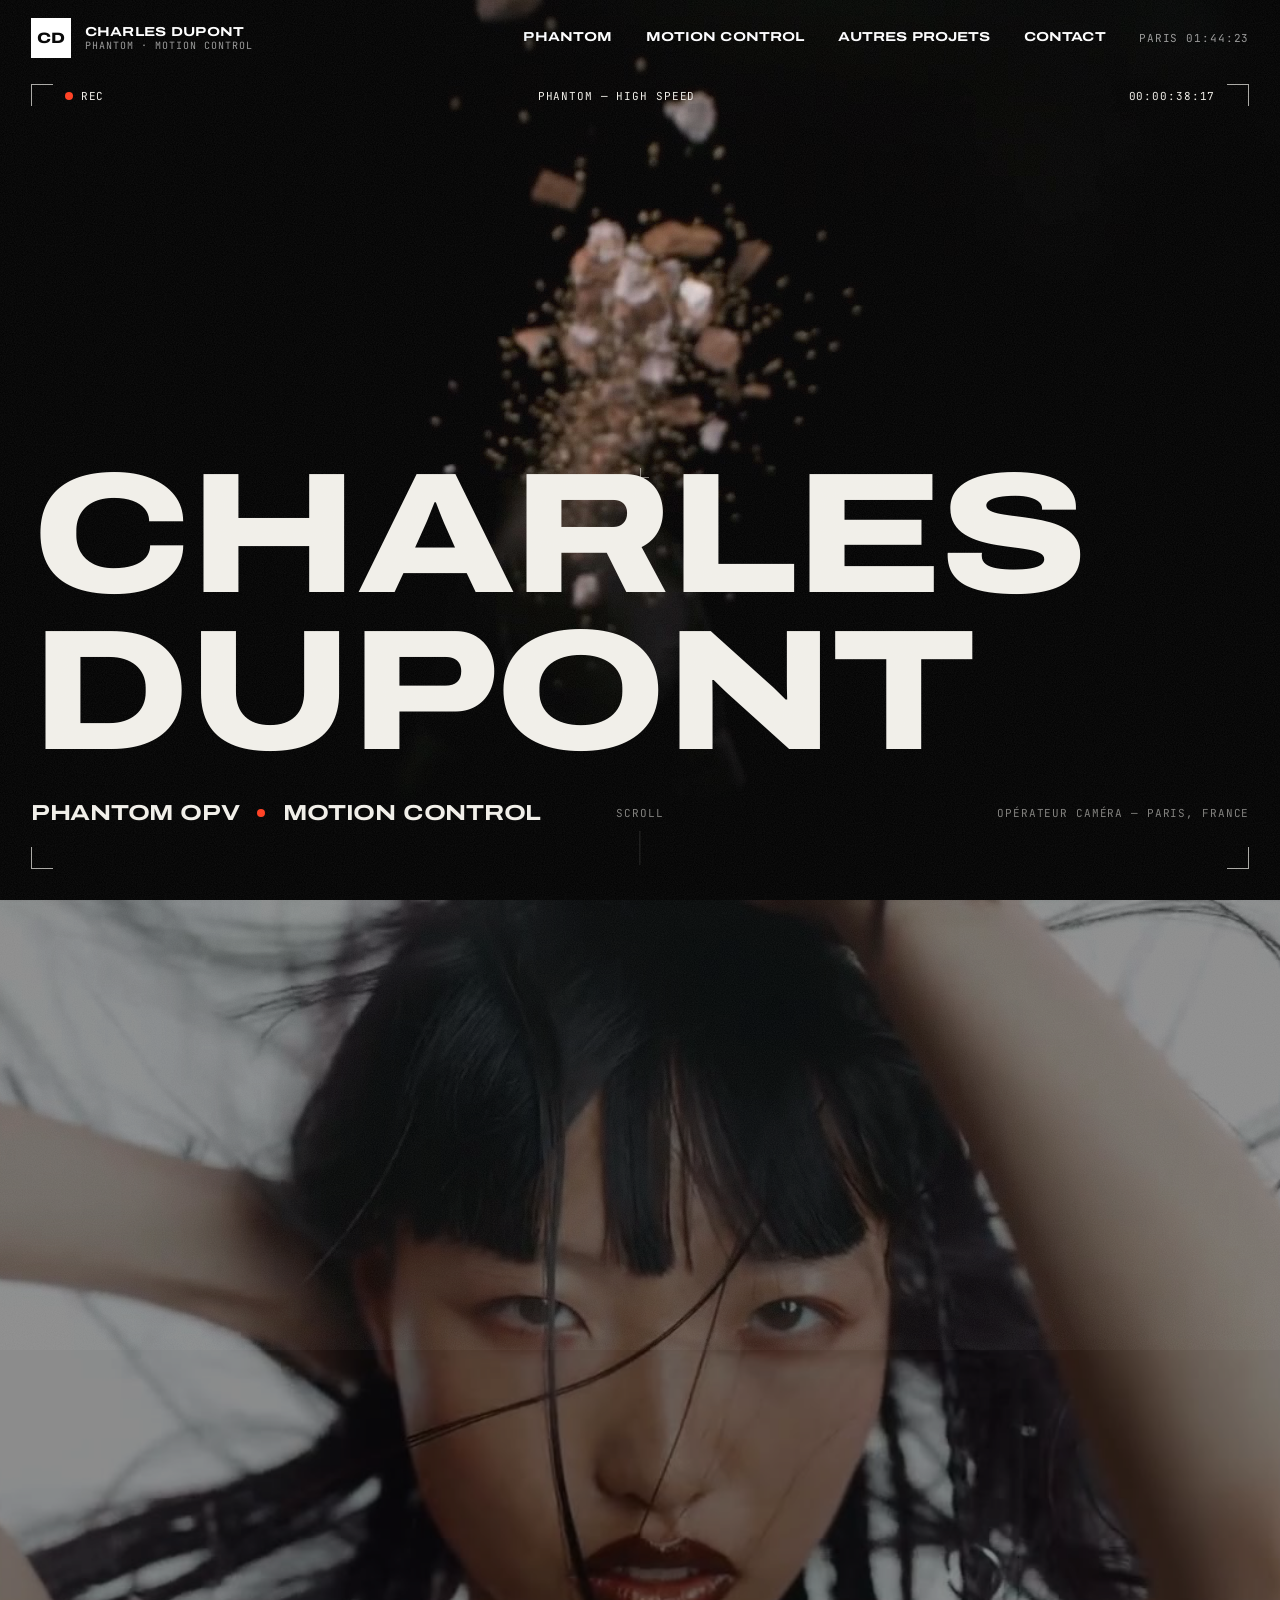
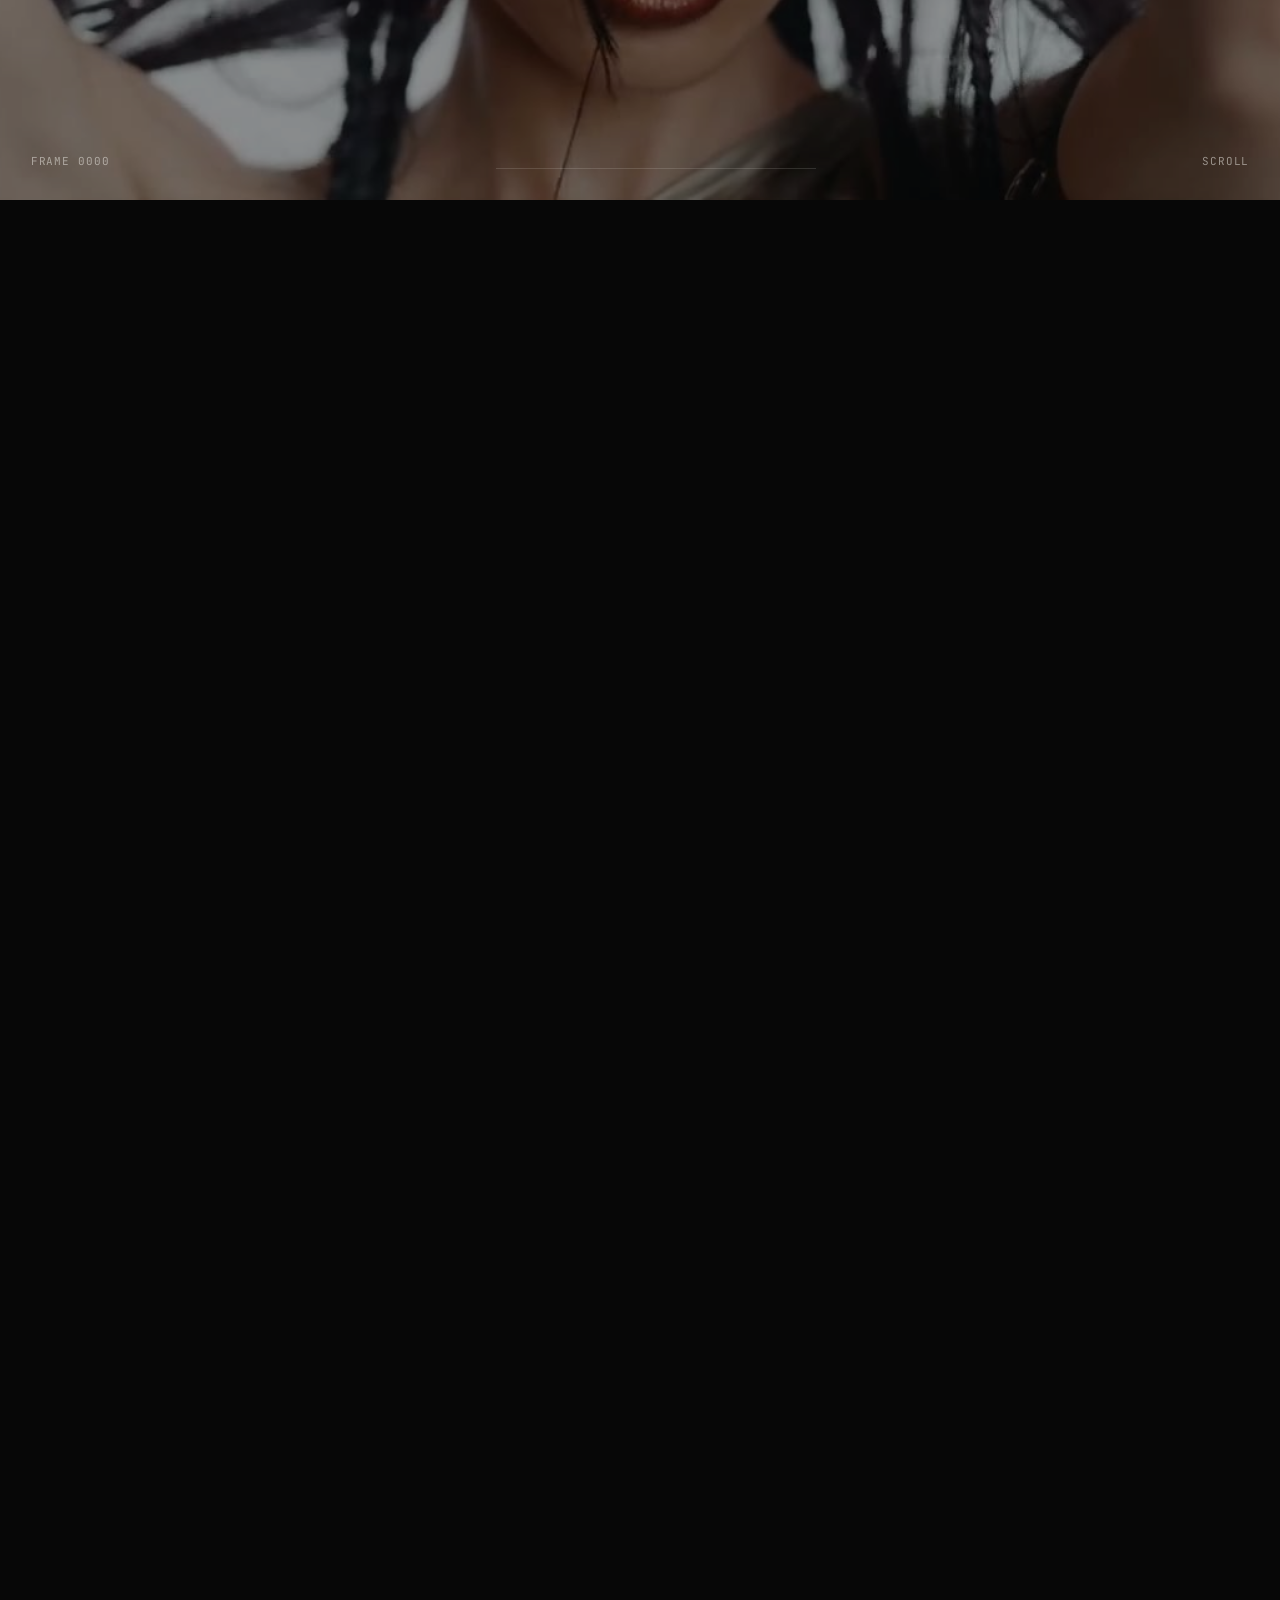
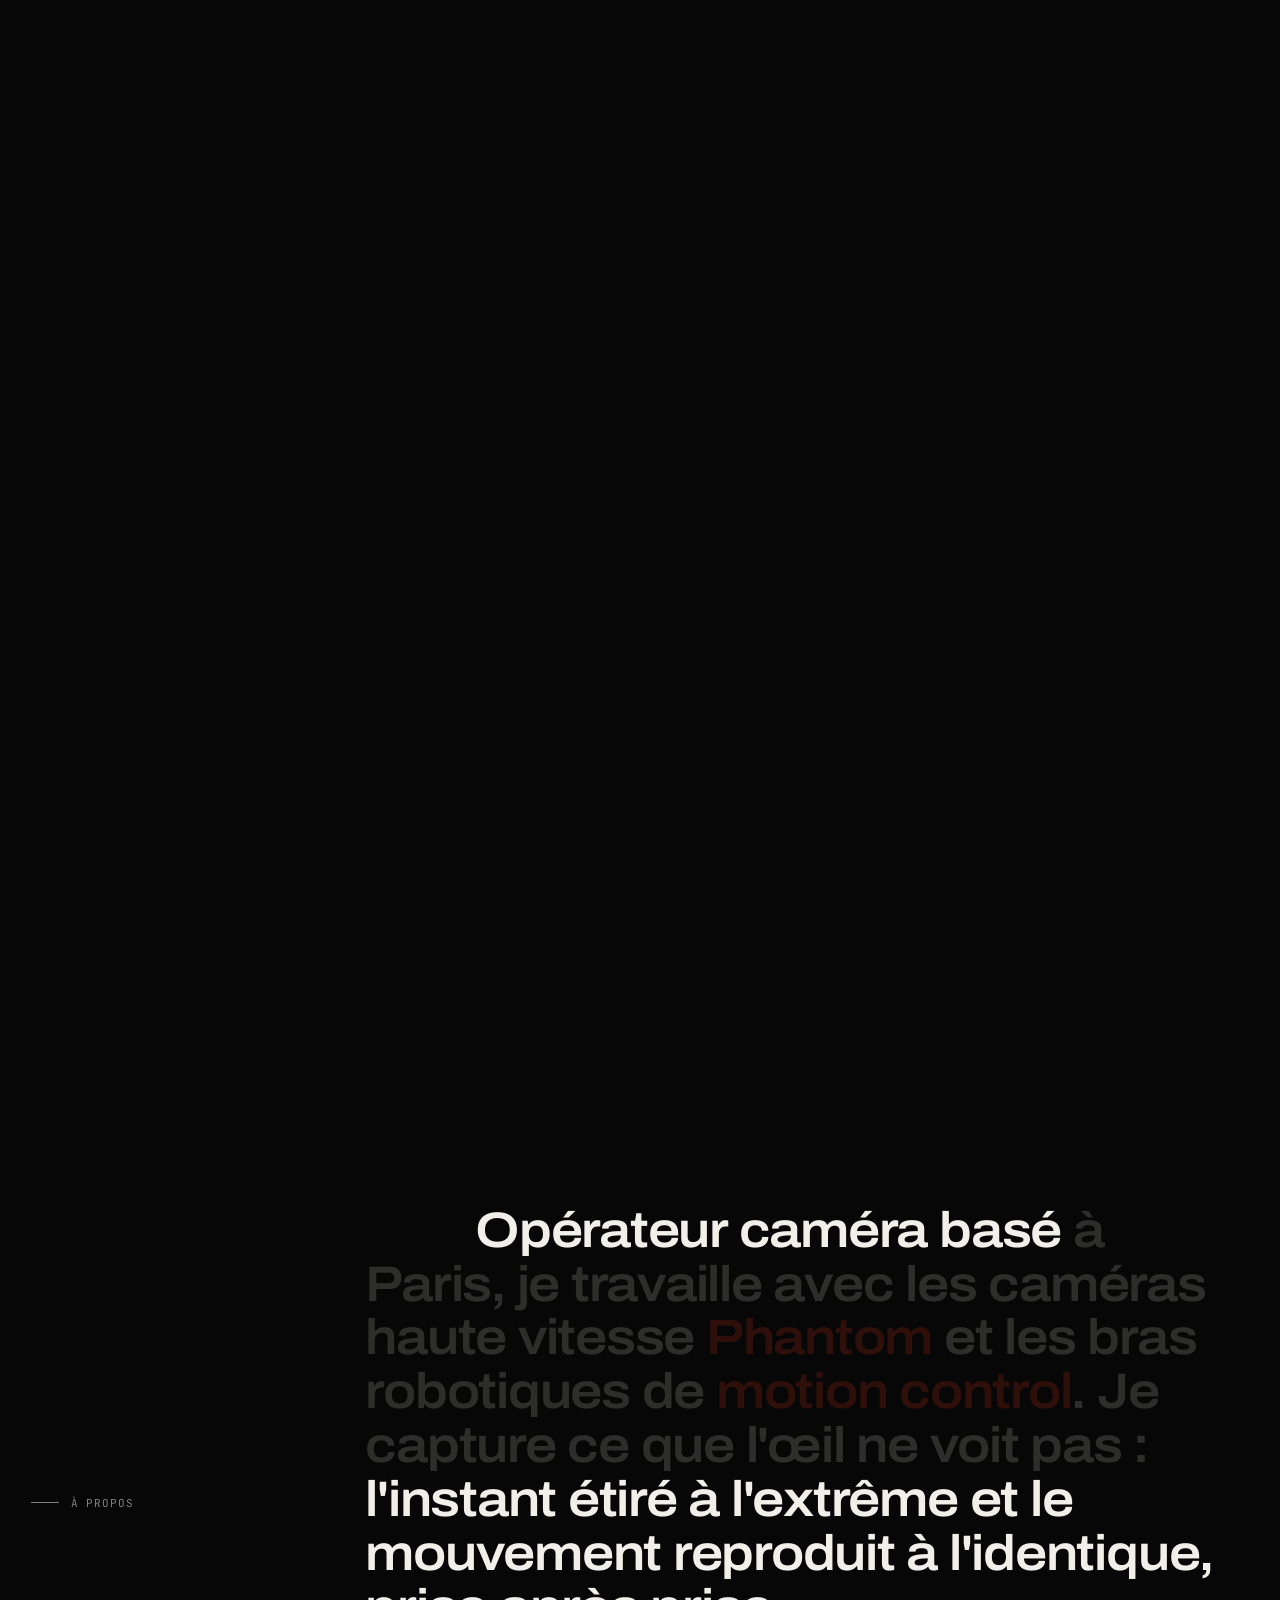
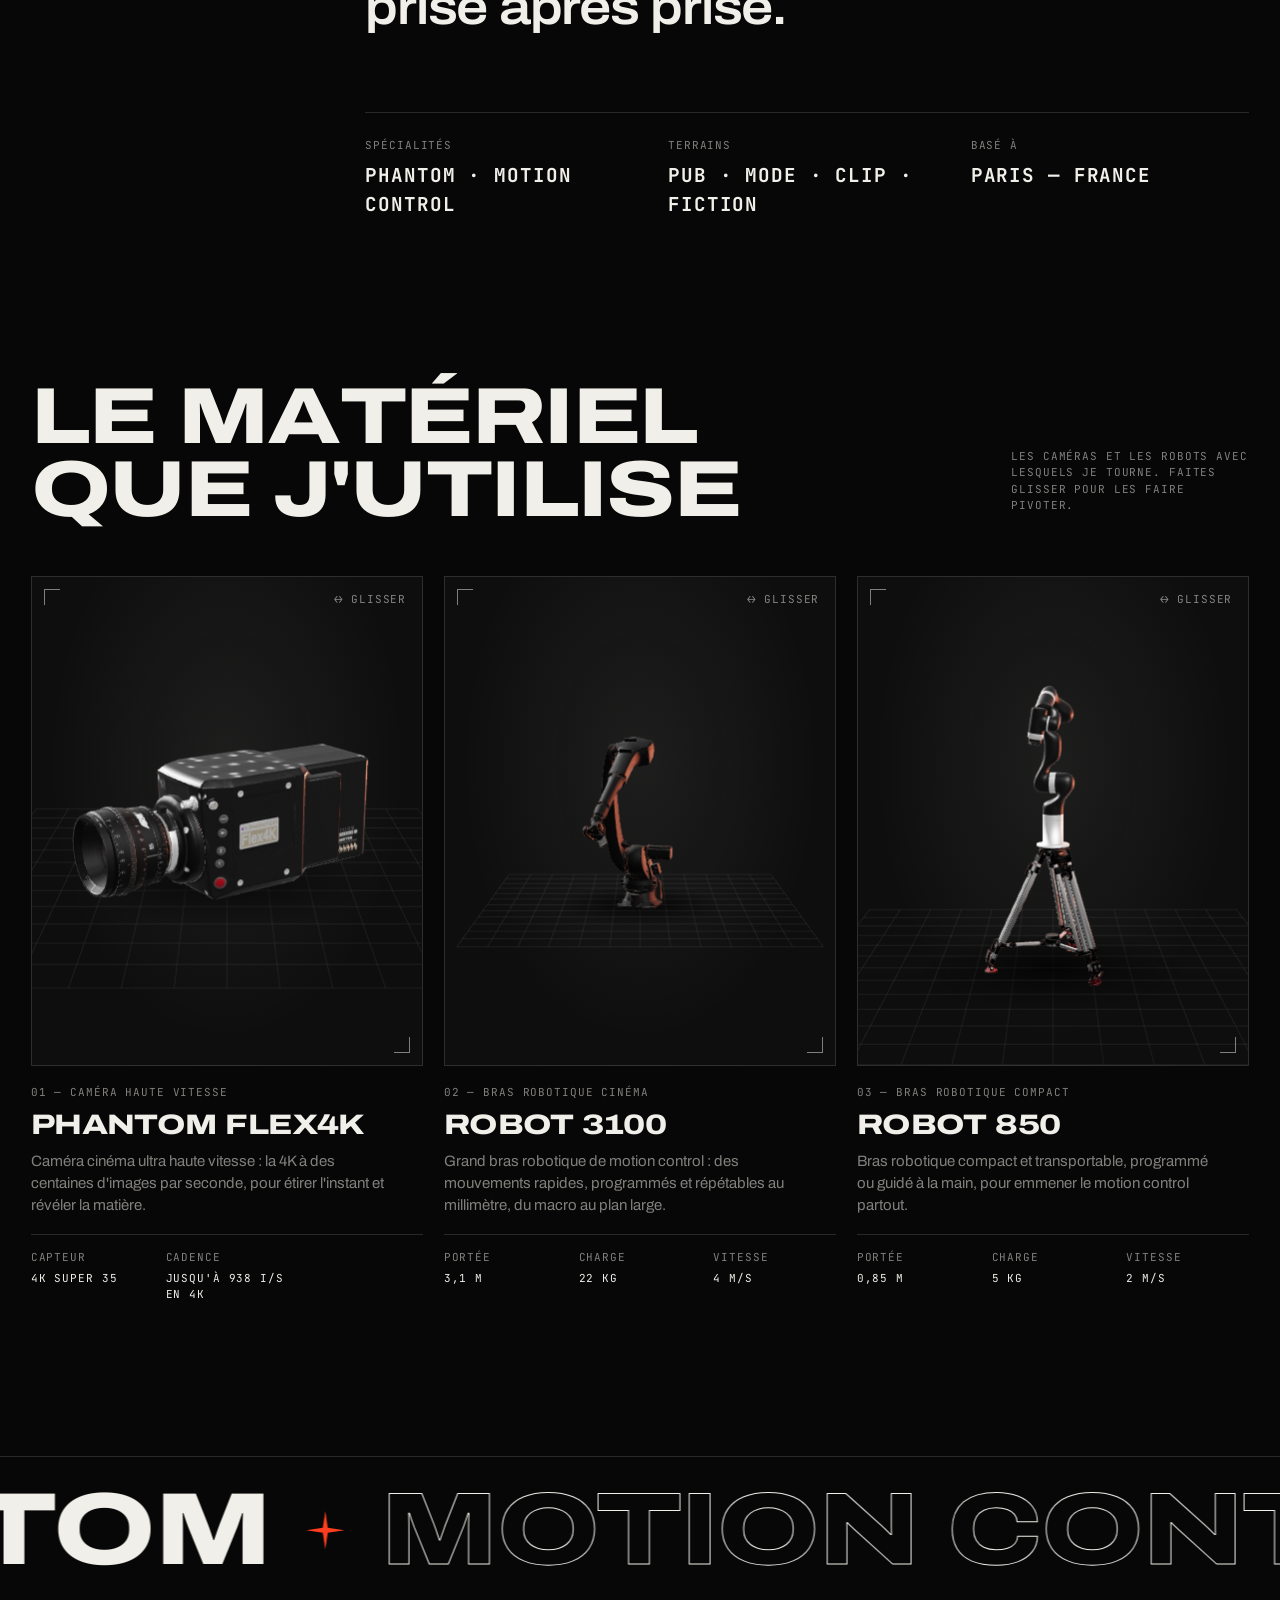
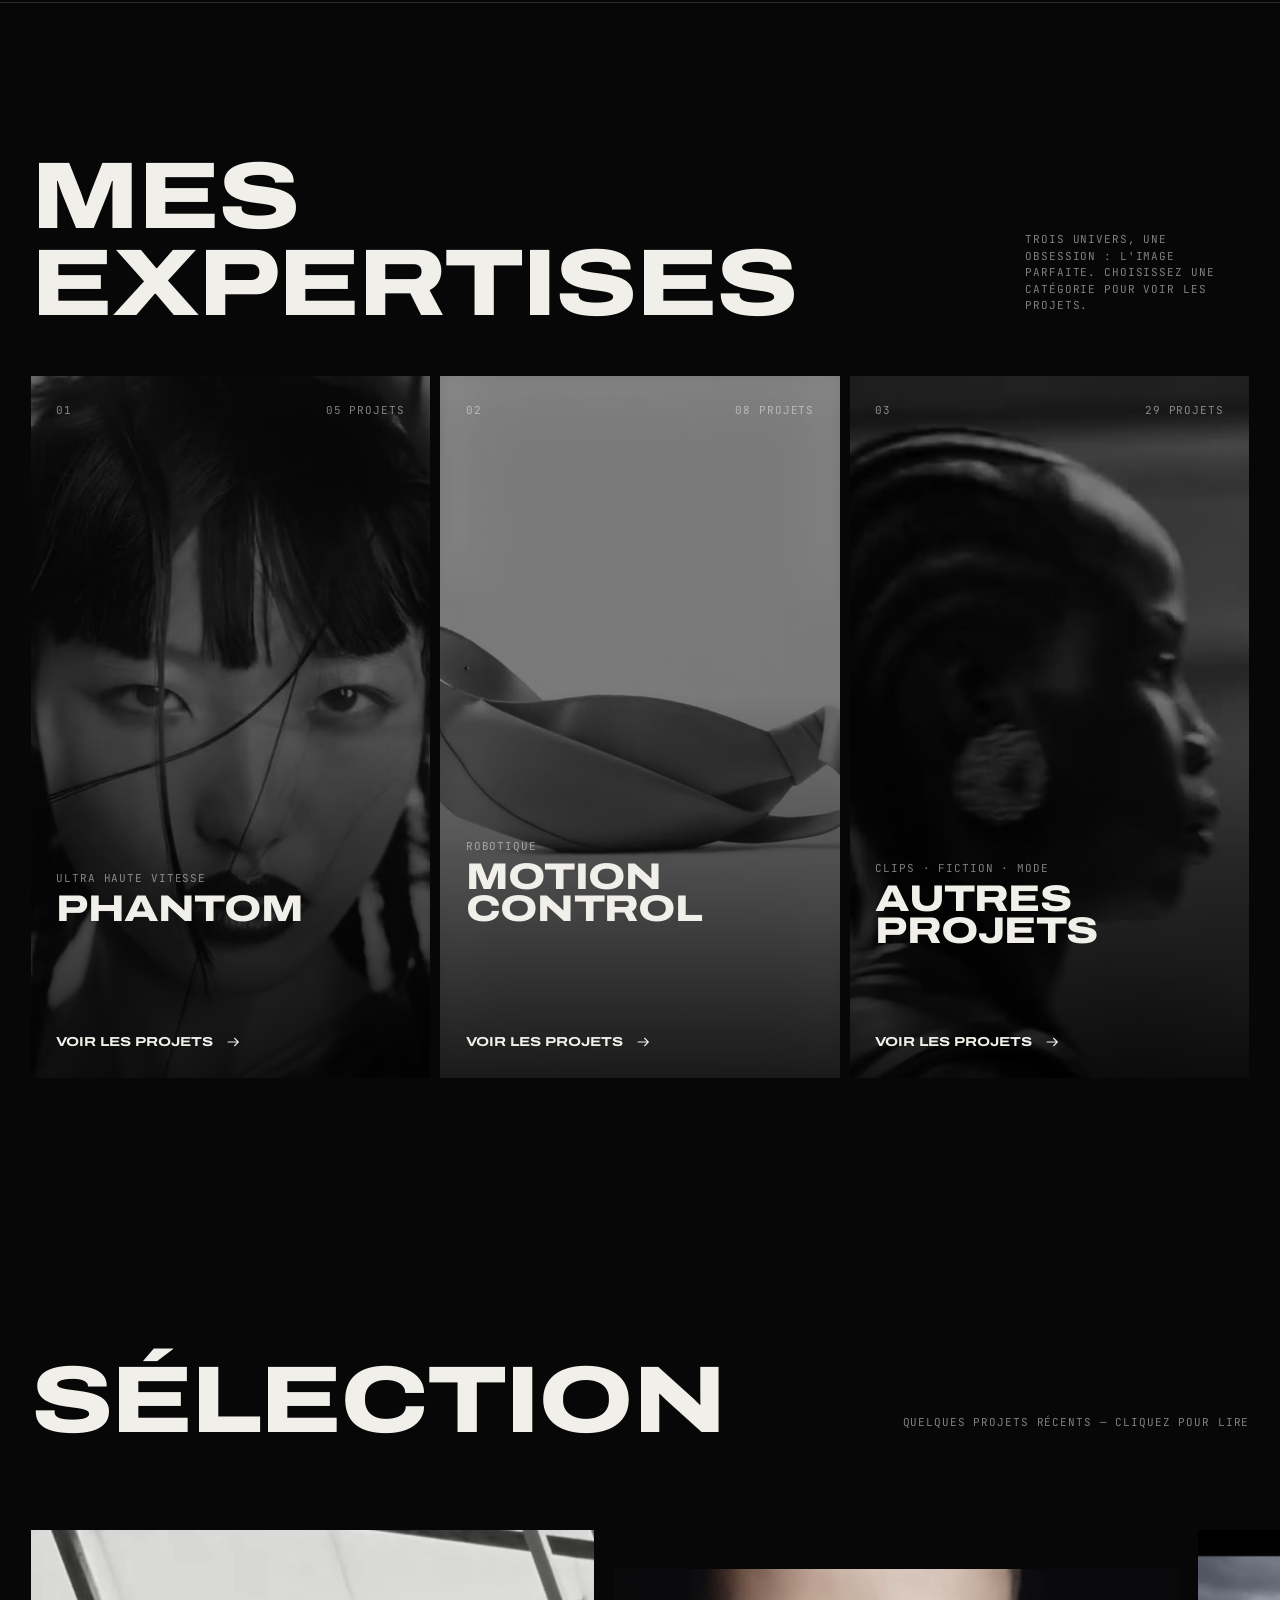
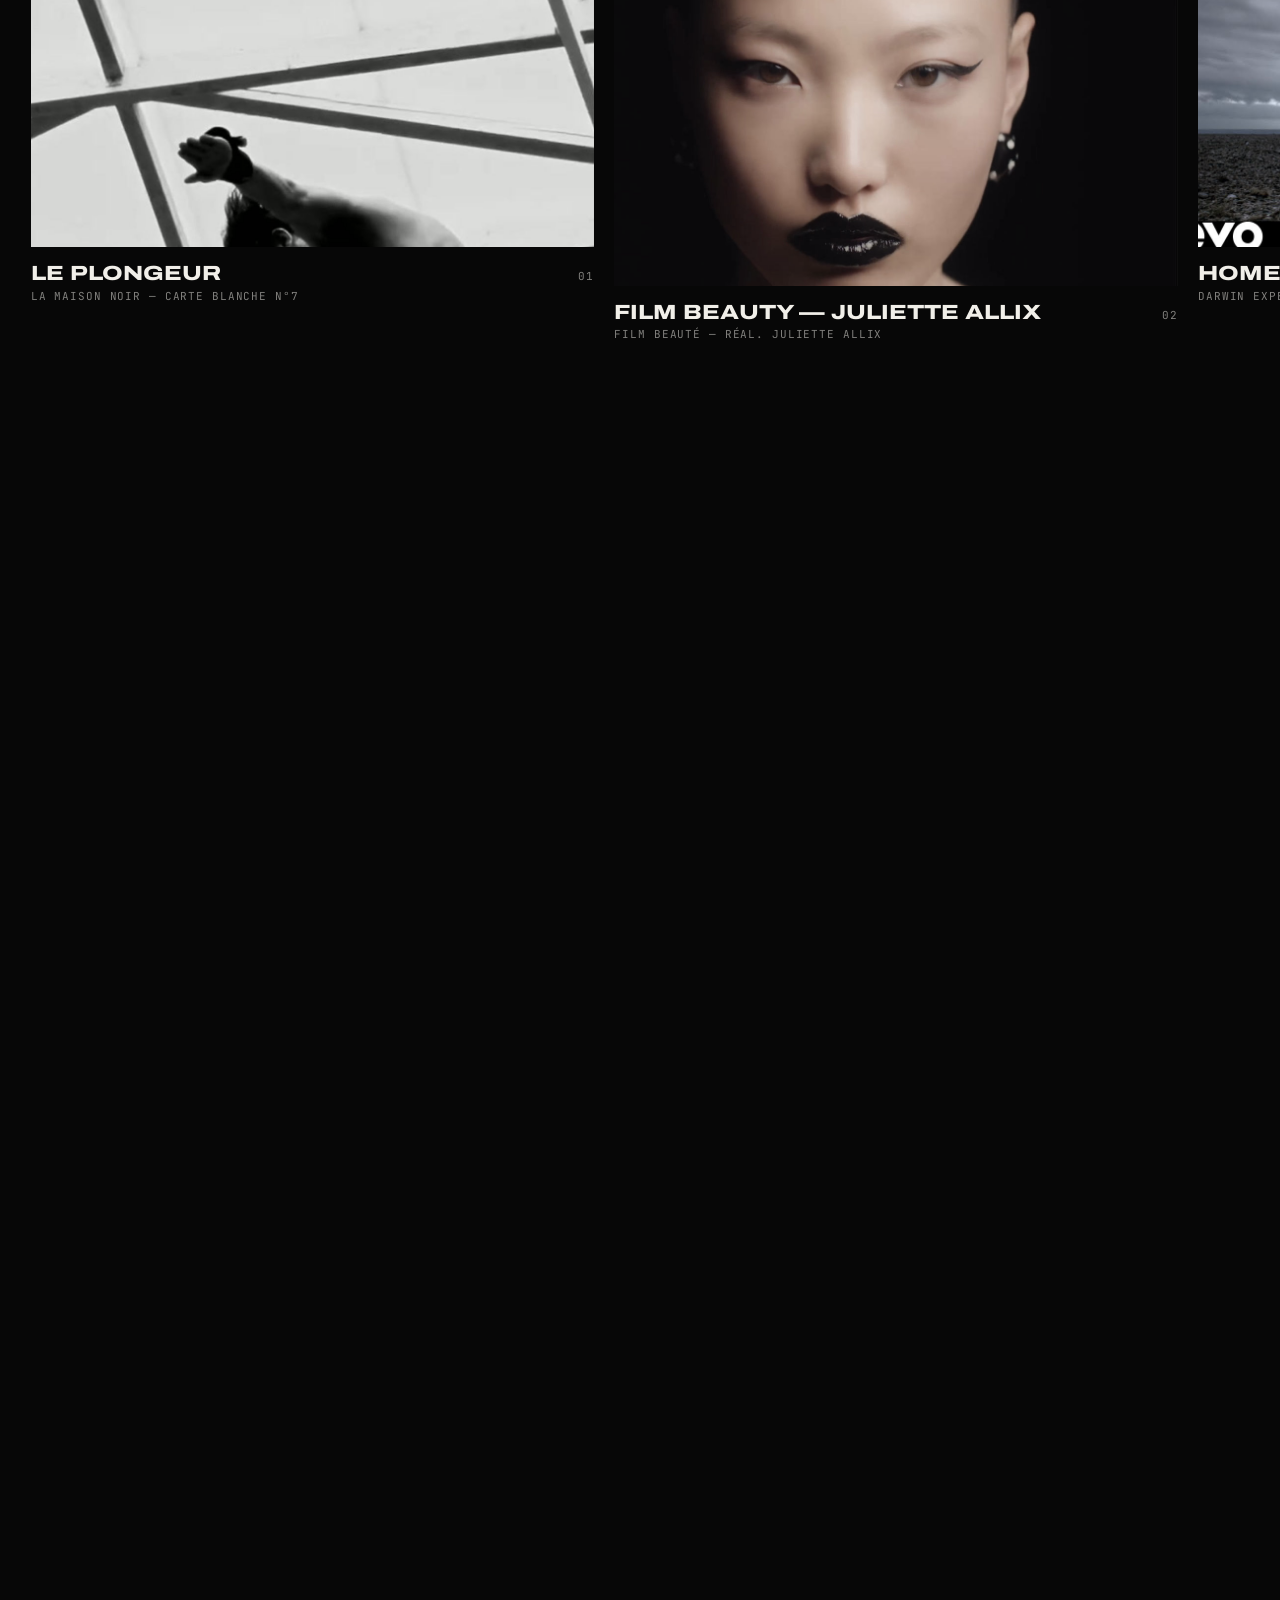
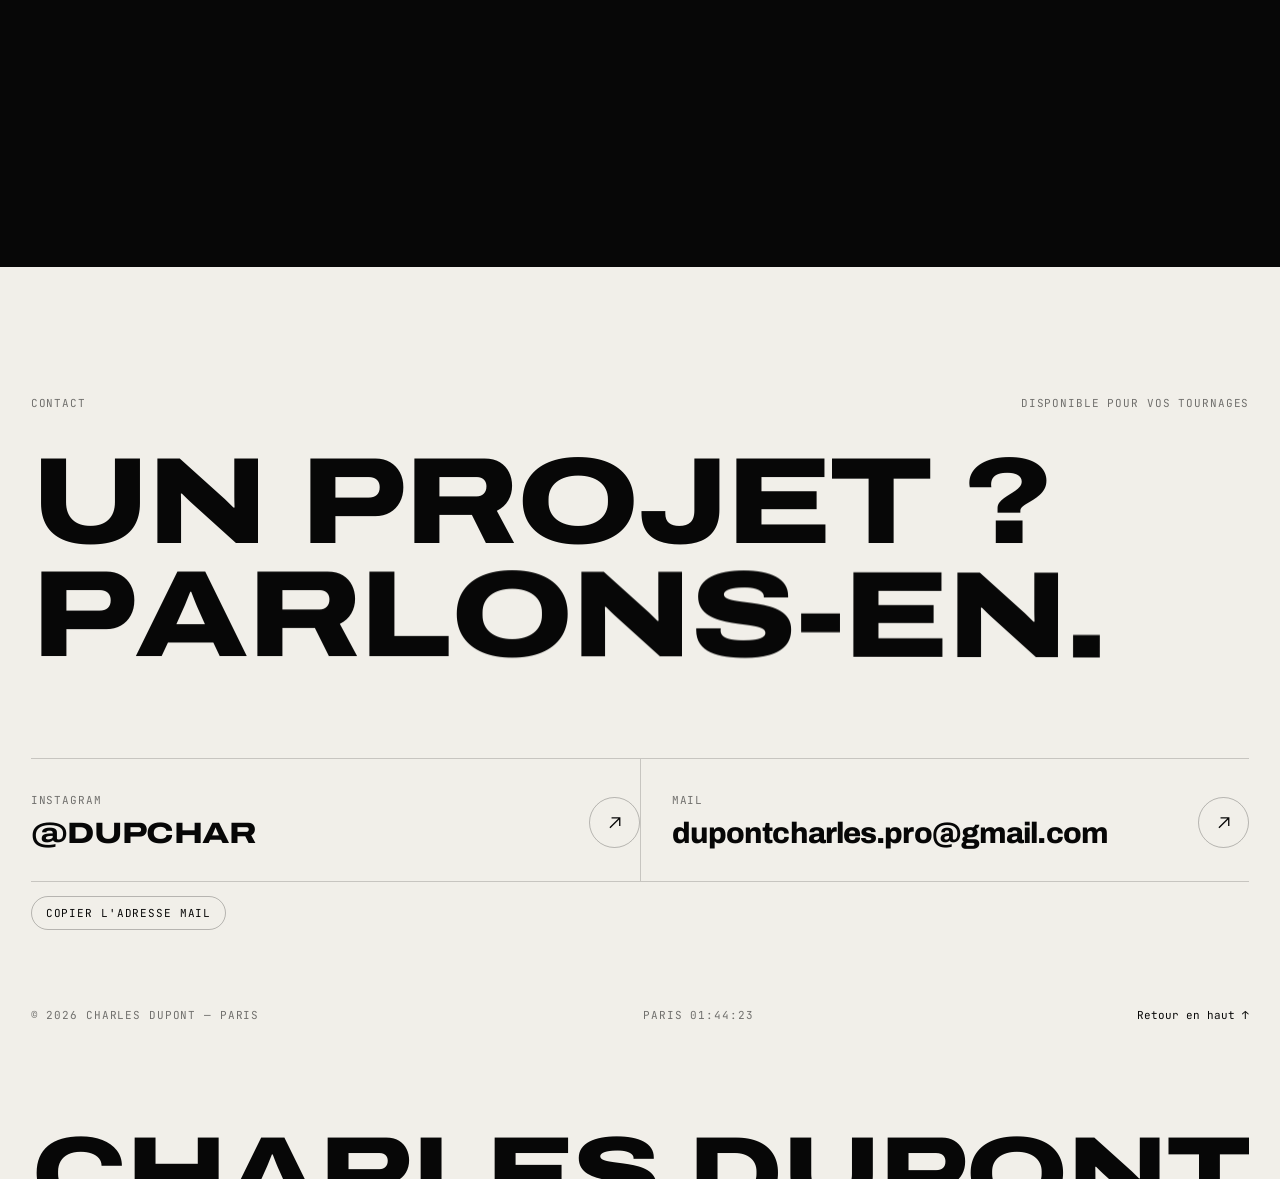
==== commit 9cbc2709: "Accueil : « Mes expertises », bandeau sans débordement Co-Authored-By: Claude Opus 5.5 <noreply@anth" ====
--- a/index.html
+++ b/index.html
@@ -38,7 +38,7 @@
 <link rel="preconnect" href="https://fonts.googleapis.com">
 <link rel="preconnect" href="https://fonts.gstatic.com" crossorigin>
 <link rel="stylesheet" href="https://fonts.googleapis.com/css2?family=Archivo:wdth,wght@62..125,100..900&family=JetBrains+Mono:wght@400;500&display=swap">
-<link rel="stylesheet" href="assets/css/style.css?v=20">
+<link rel="stylesheet" href="assets/css/style.css?v=24">
 <link rel="preload" as="image" href="assets/video/loops/hero.jpg">
 </head>
 <body>
@@ -196,7 +196,7 @@
 
   <section class="section" aria-labelledby="disc-title">
     <div class="disc__head">
-      <h2 class="disc__title xl" id="disc-title" data-split>Mes<br>terrains</h2>
+      <h2 class="disc__title xl" id="disc-title" data-split>Mes<br>expertises</h2>
       <p class="mono" style="color:var(--mute);max-width:32ch" data-reveal>Trois univers, une obsession&nbsp;: l'image parfaite. Choisissez une catégorie pour voir les projets.</p>
     </div>
     <div class="disc__list">
@@ -279,10 +279,10 @@
   <p class="ftr__giant xl" aria-hidden="true" data-fit>Charles Dupont</p>
 </footer>
 
-<script src="assets/js/vendor/gsap.min.js?v=20" defer></script>
-<script src="assets/js/vendor/ScrollTrigger.min.js?v=20" defer></script>
-<script src="assets/js/vendor/lenis.min.js?v=20" defer></script>
-<script src="assets/js/projects.js?v=20" defer></script>
-<script src="assets/js/app.js?v=20" defer></script>
+<script src="assets/js/vendor/gsap.min.js?v=24" defer></script>
+<script src="assets/js/vendor/ScrollTrigger.min.js?v=24" defer></script>
+<script src="assets/js/vendor/lenis.min.js?v=24" defer></script>
+<script src="assets/js/projects.js?v=24" defer></script>
+<script src="assets/js/app.js?v=24" defer></script>
 </body>
 </html>
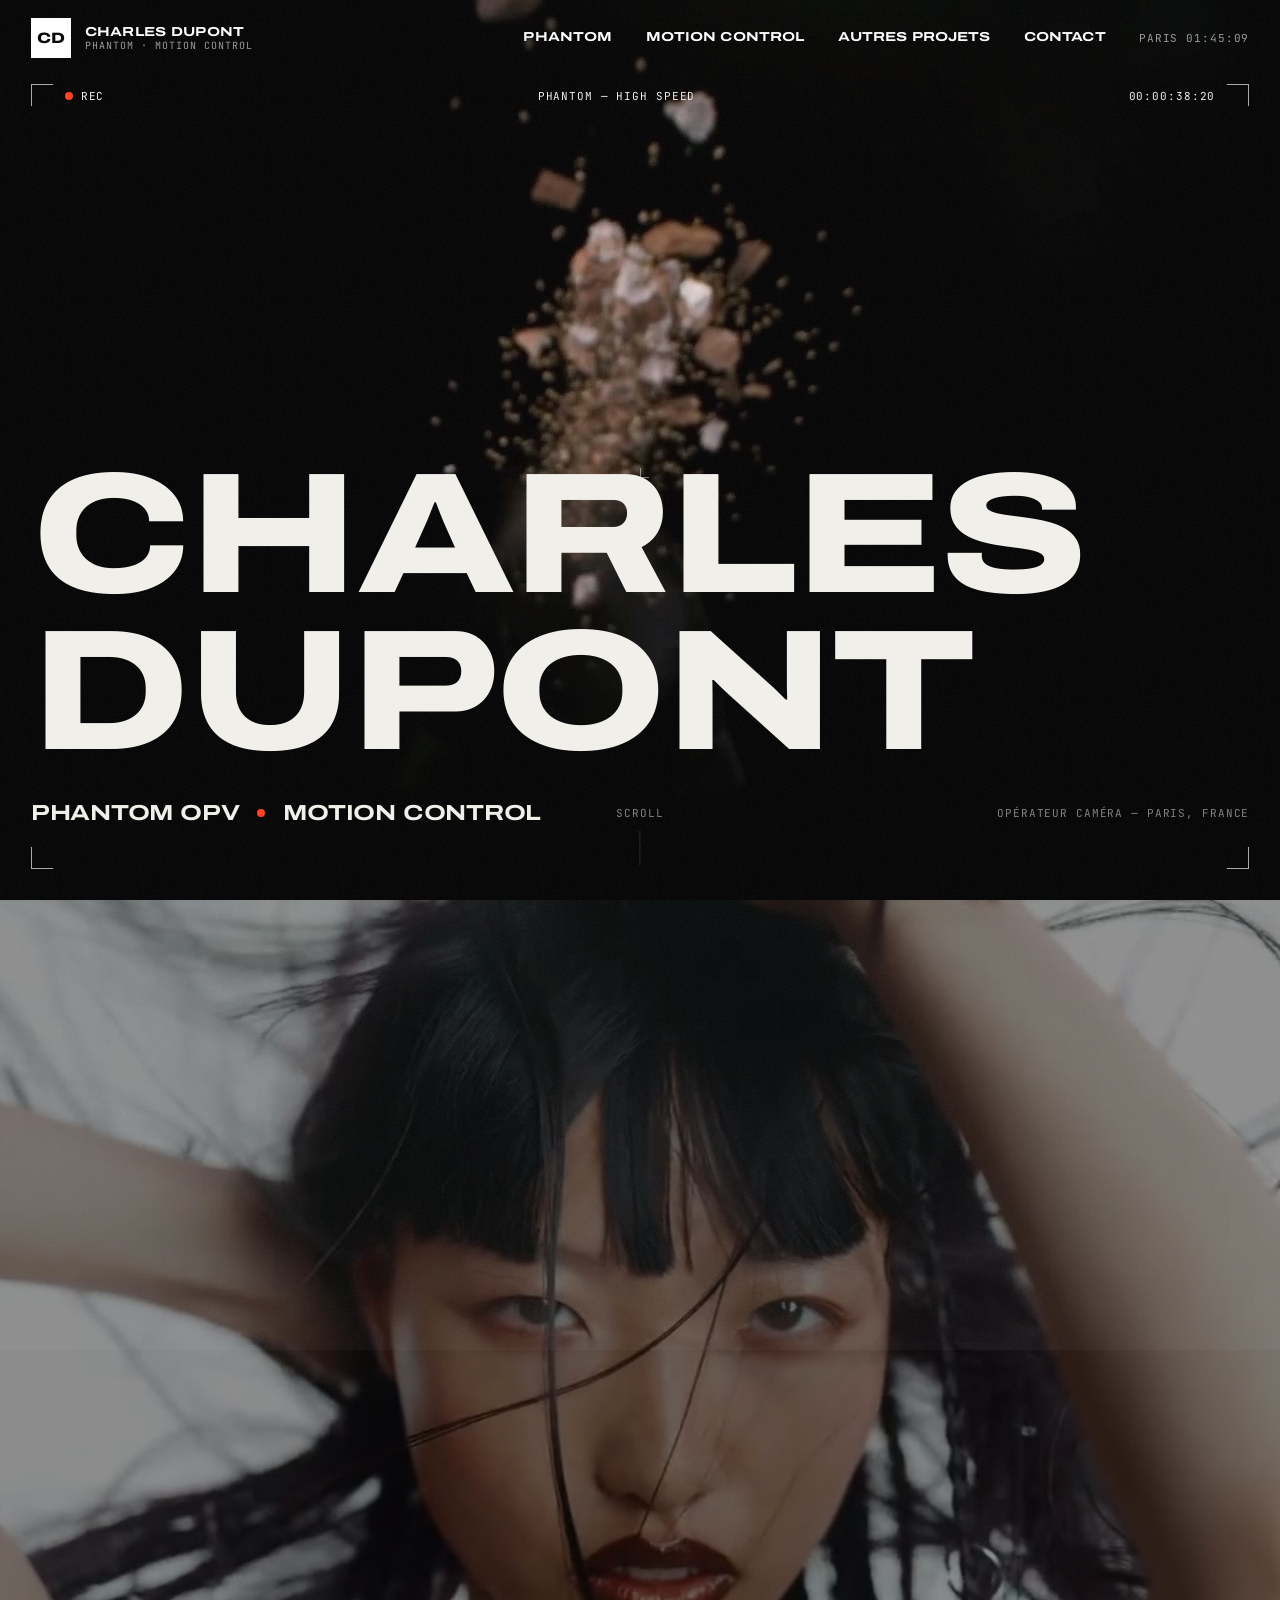
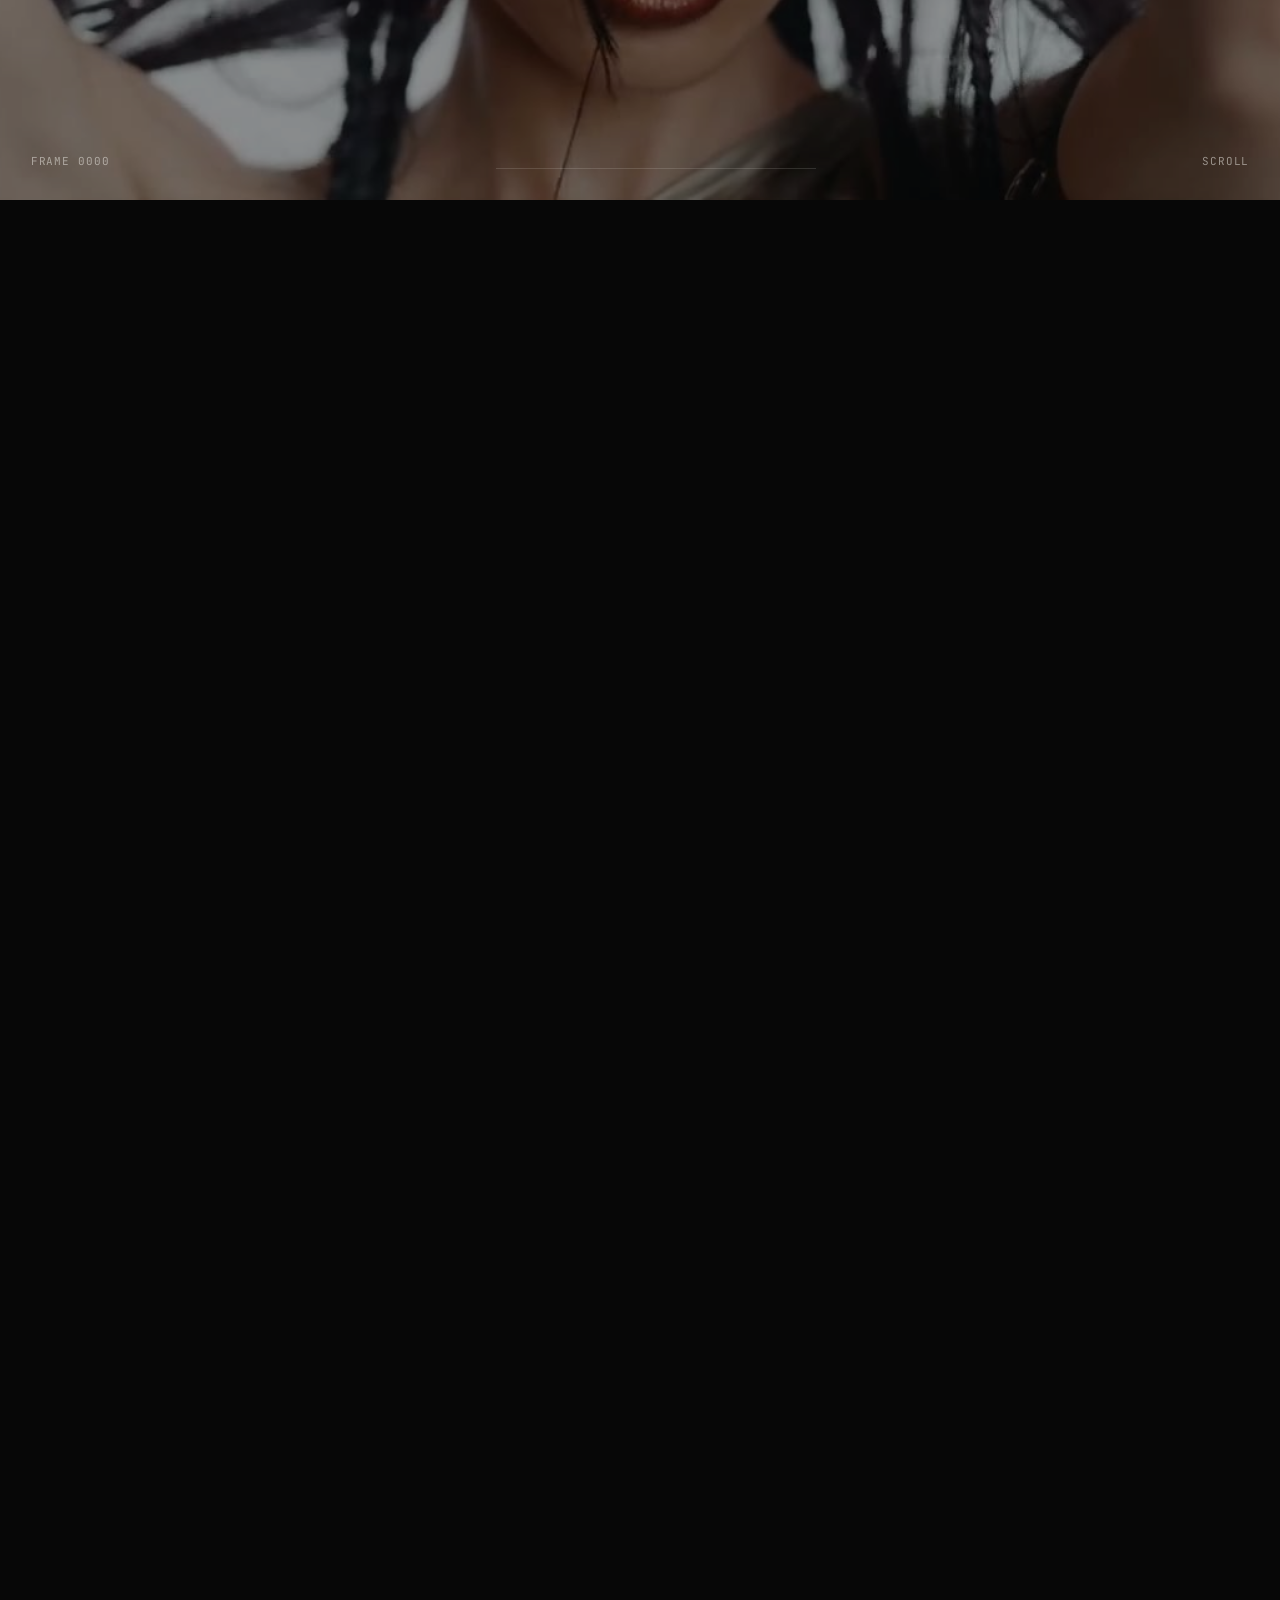
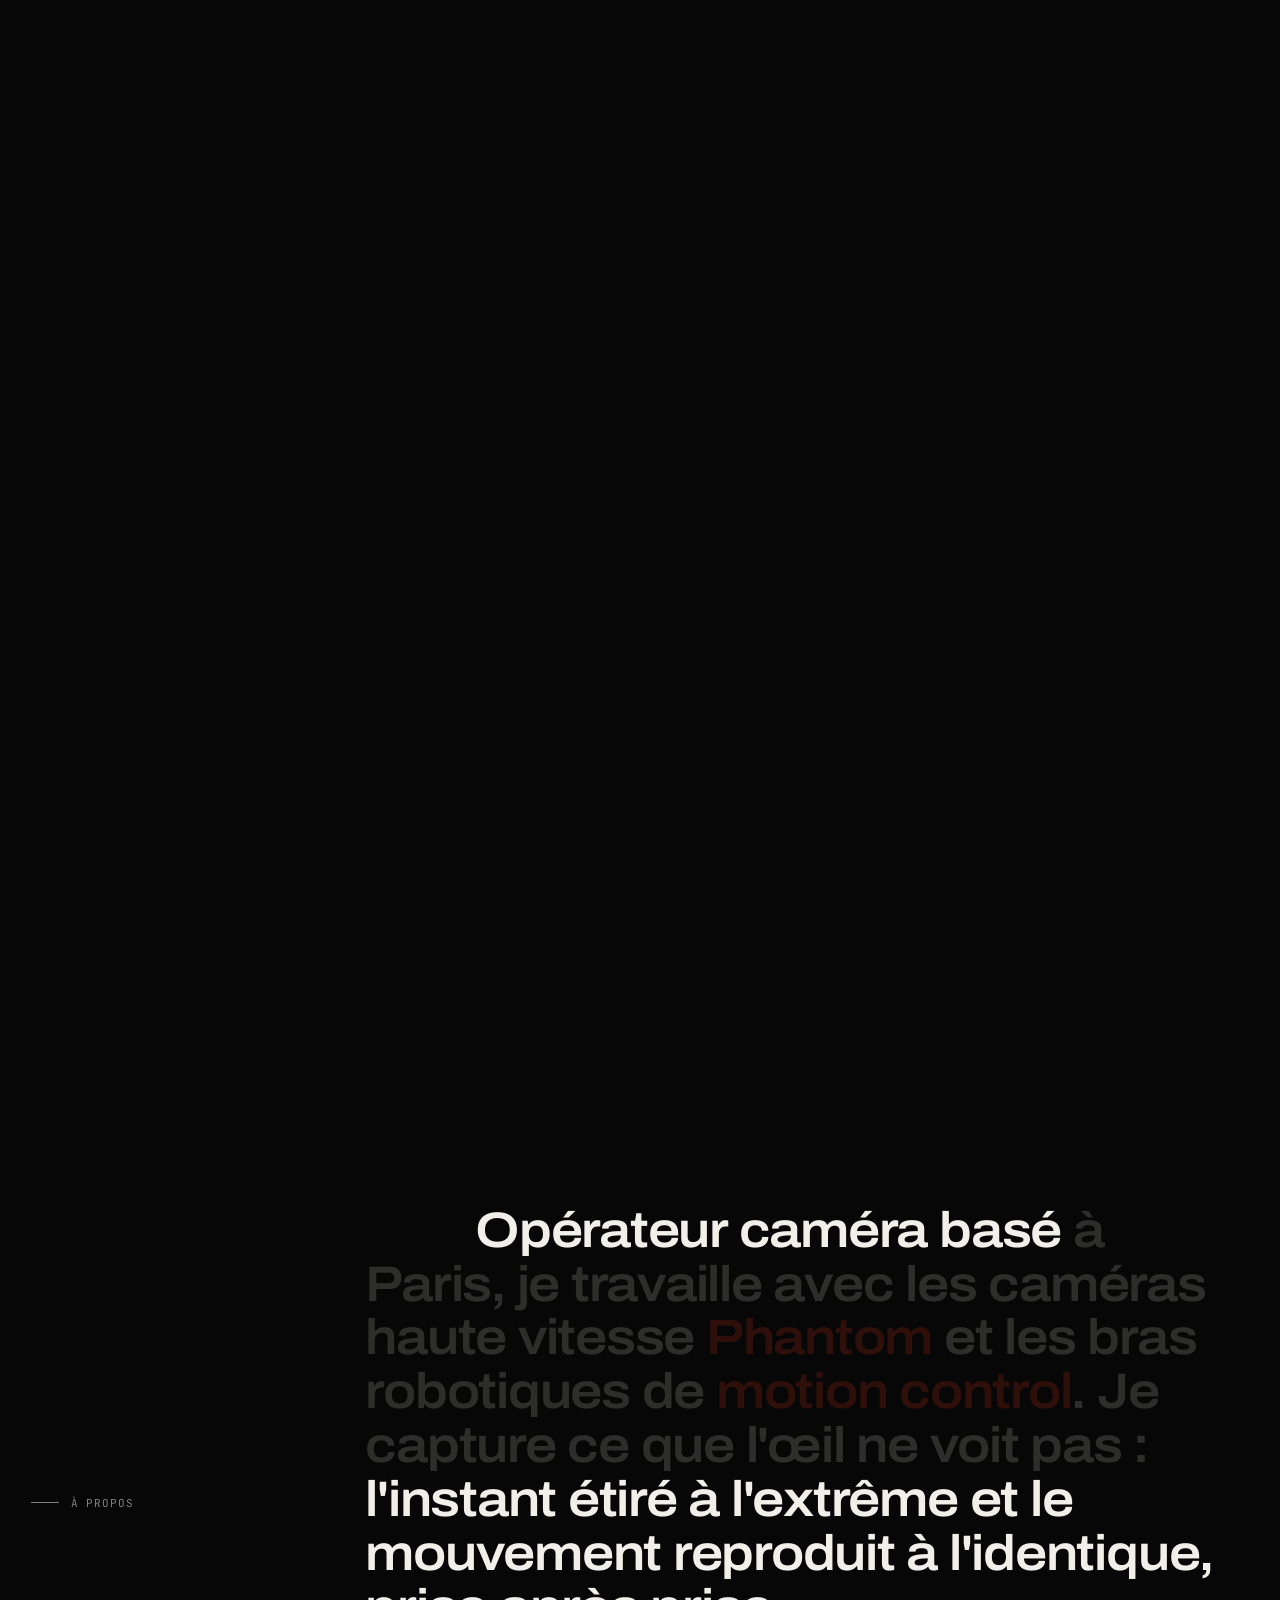
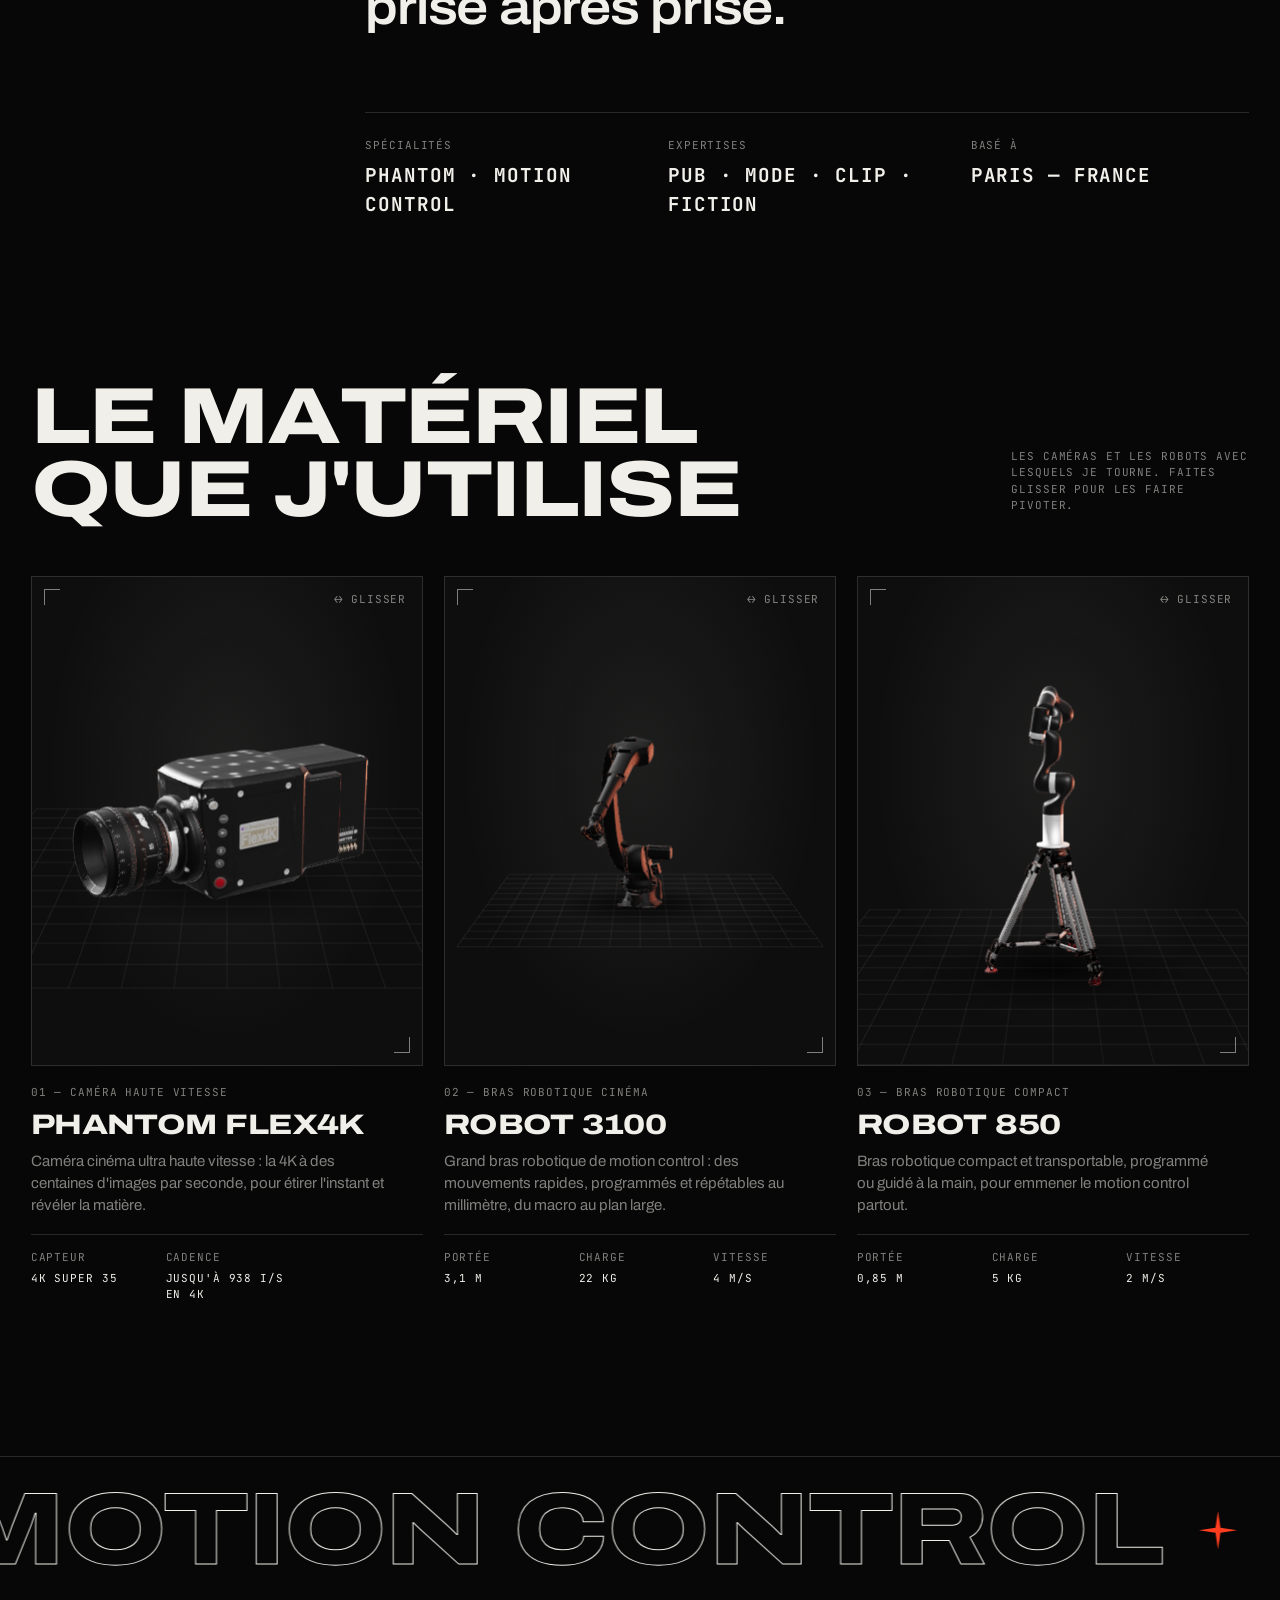
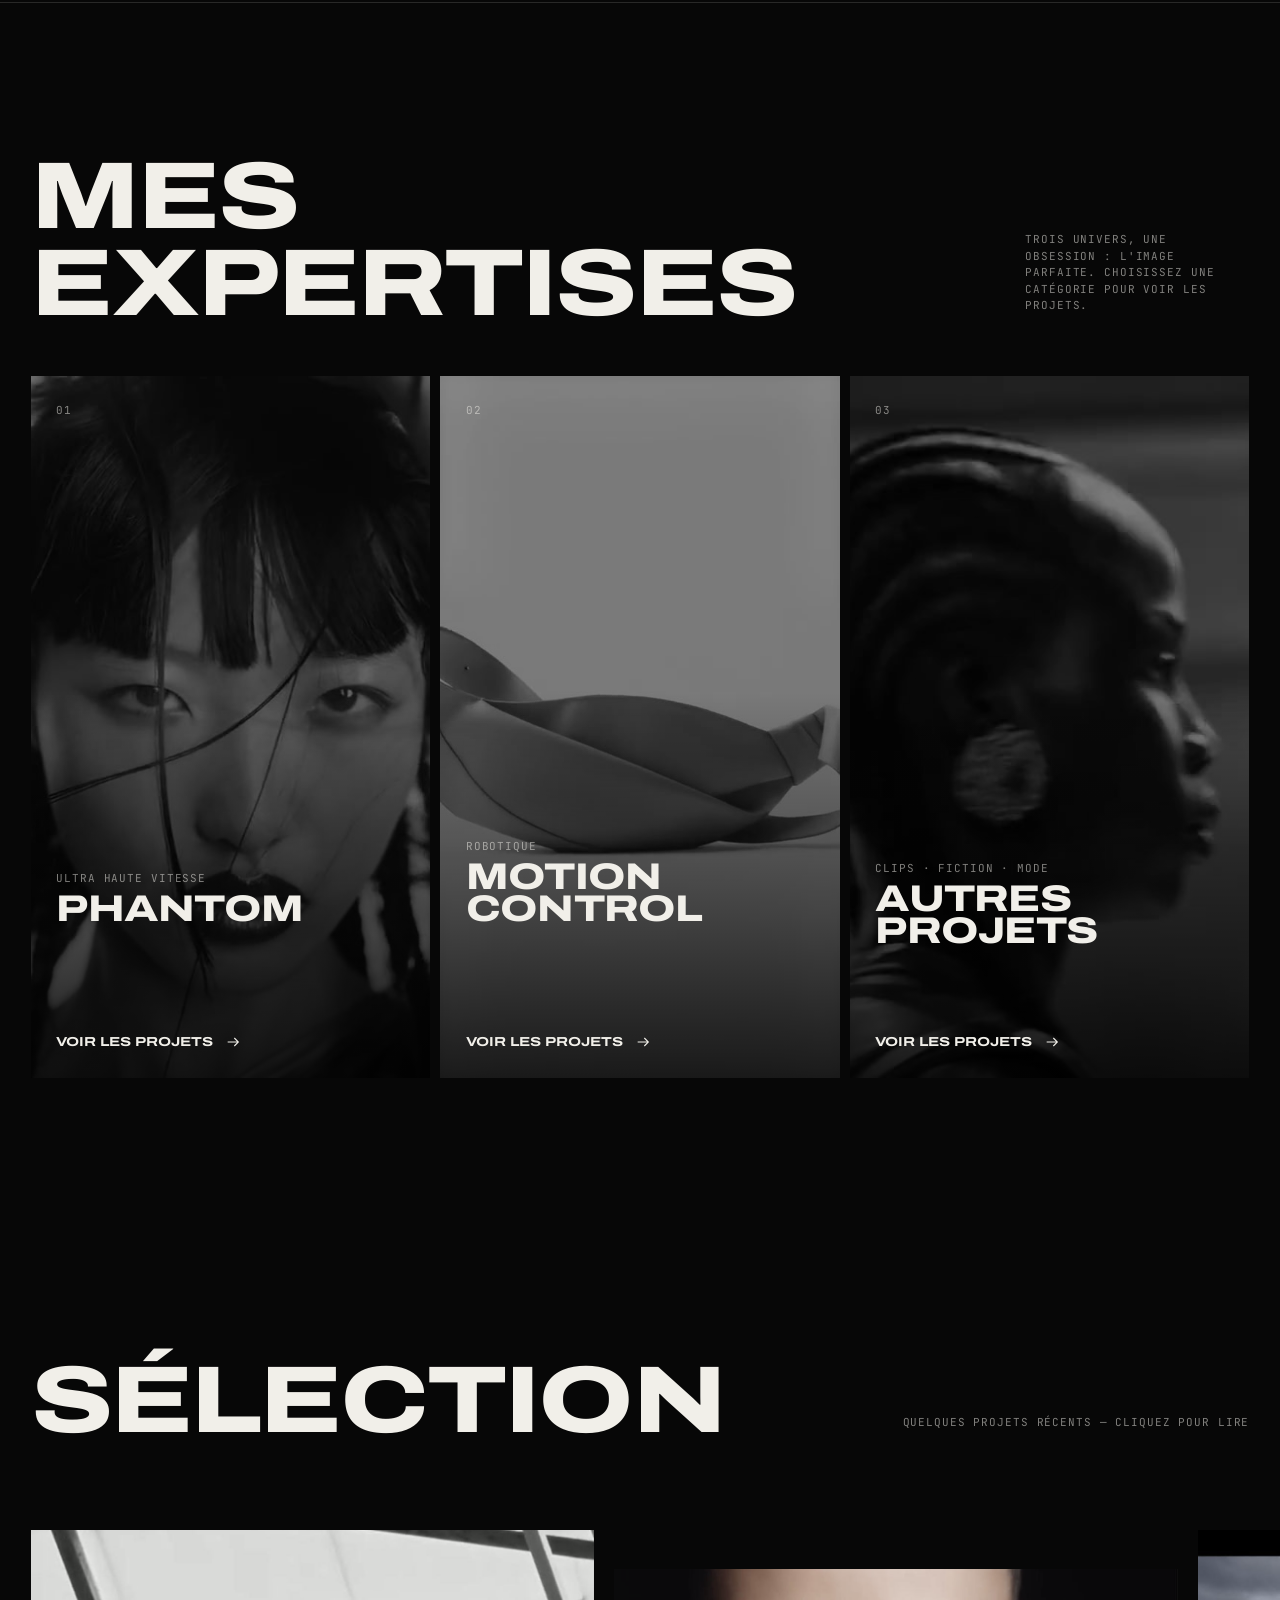
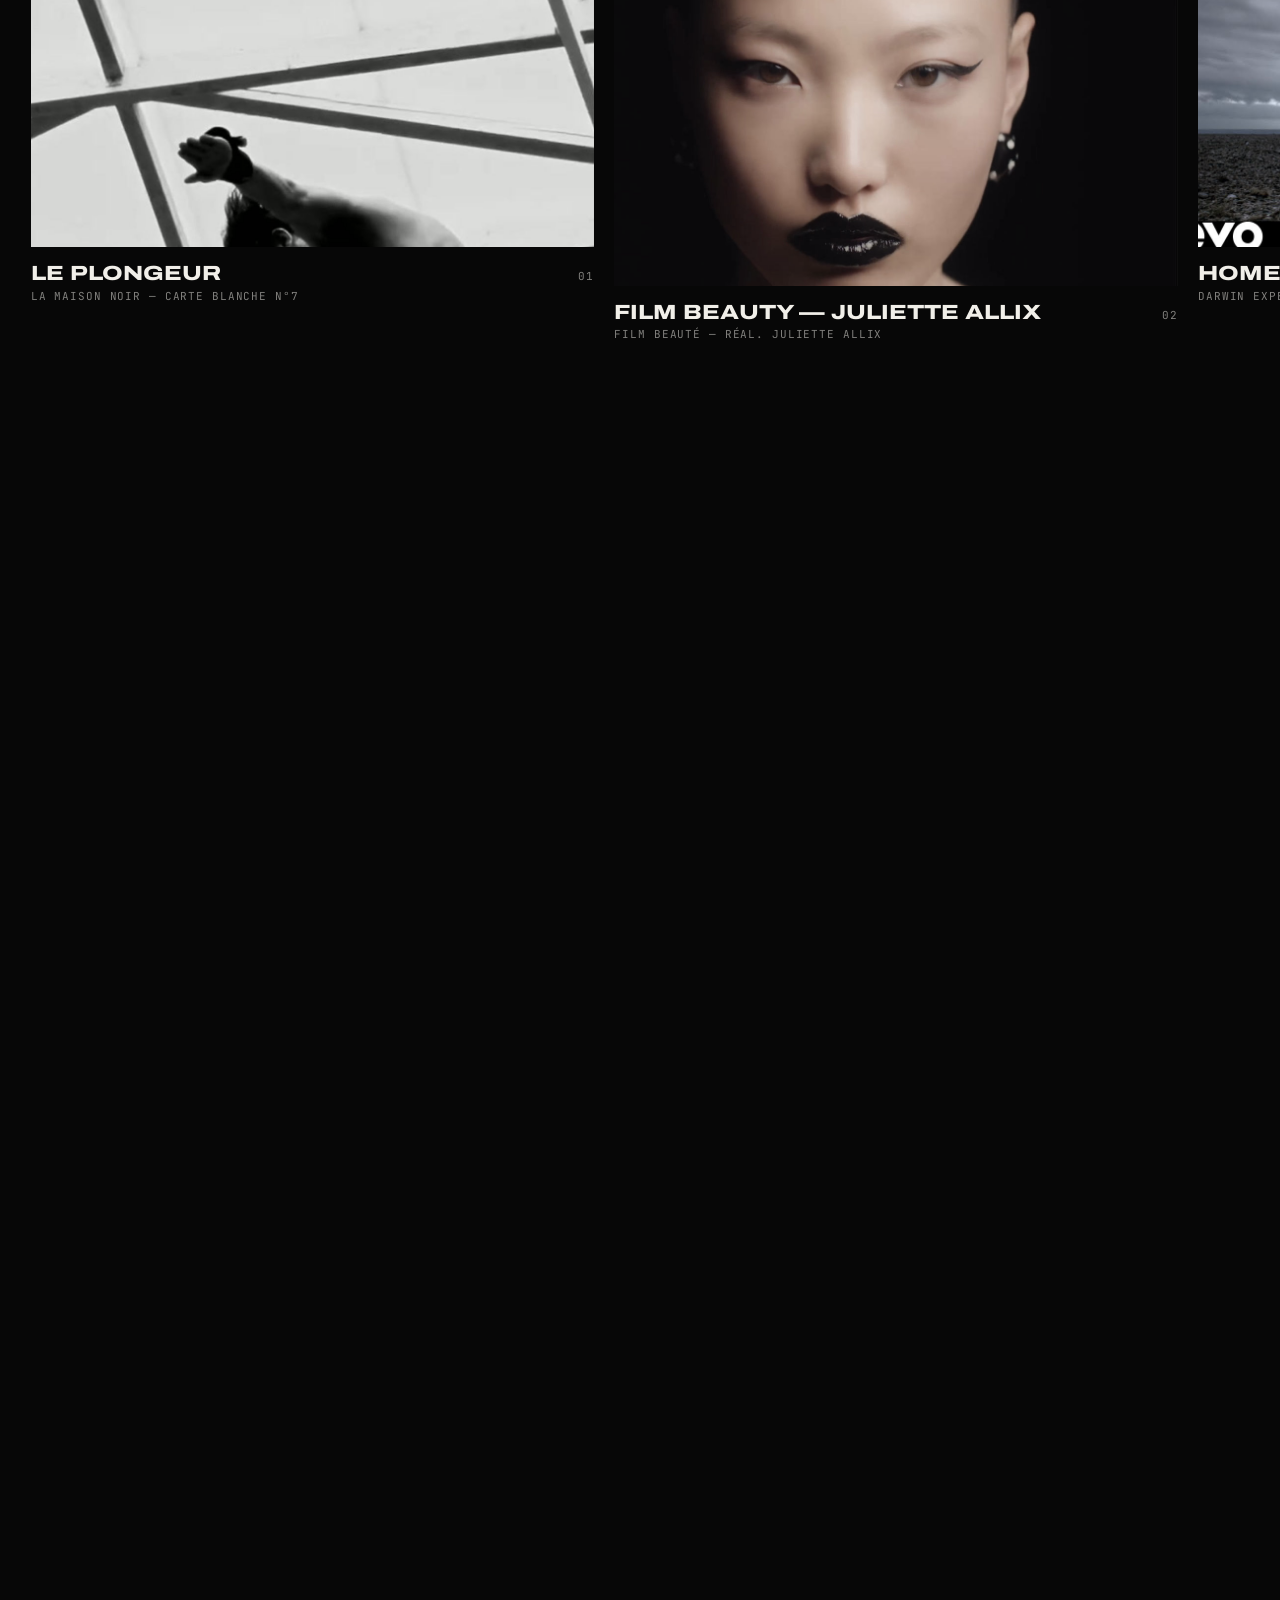
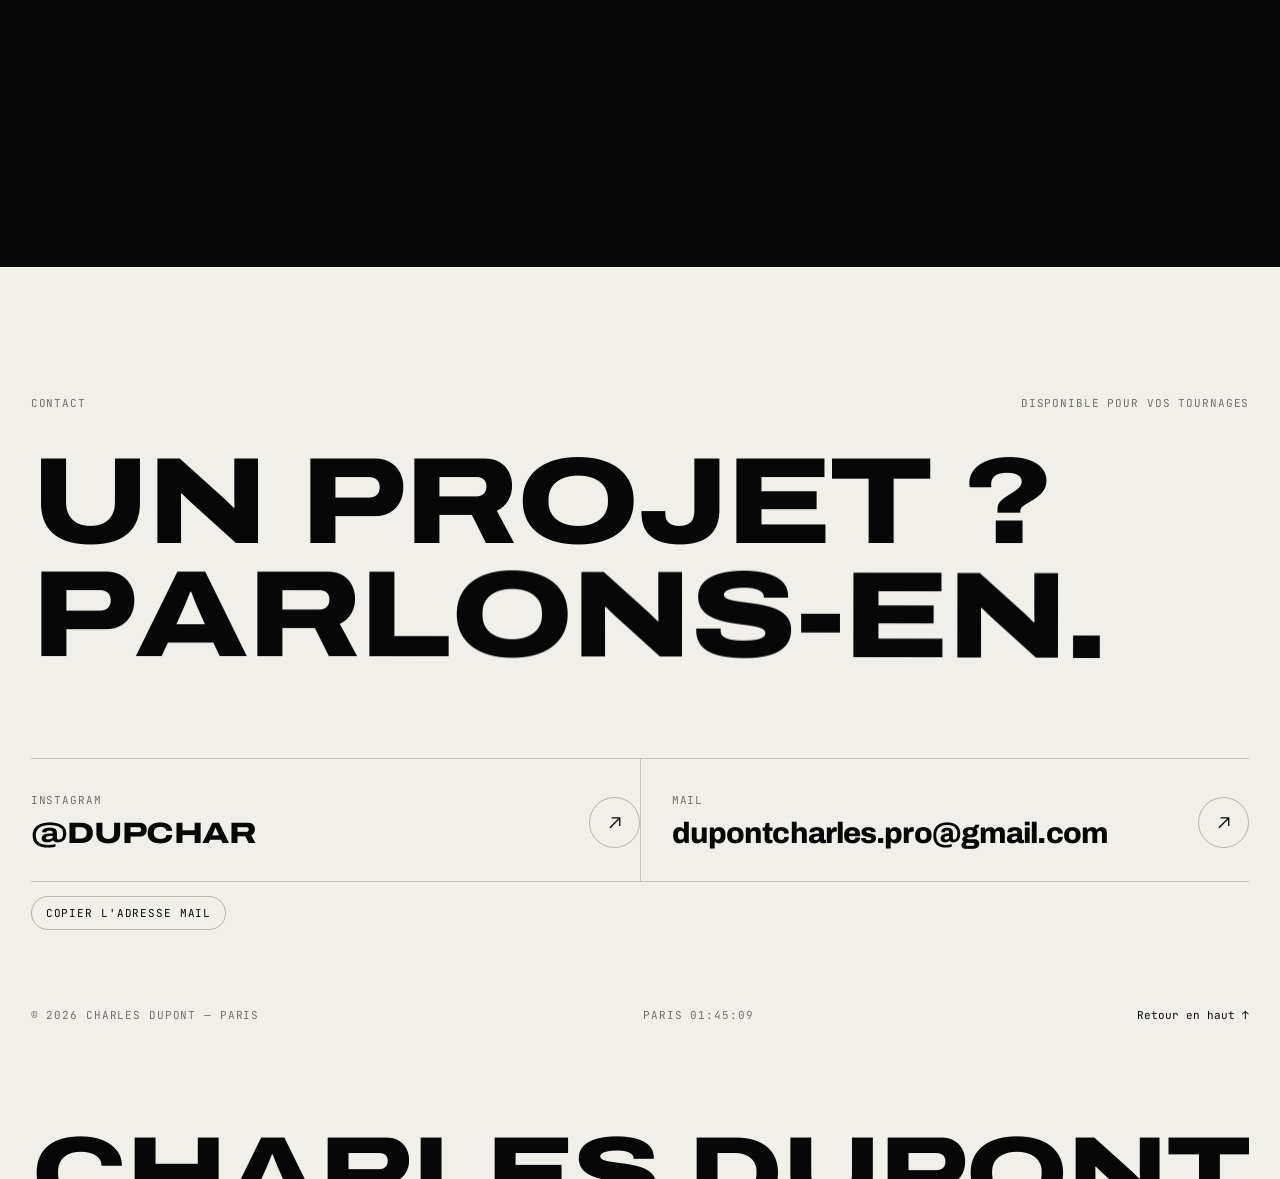
==== commit f85b6da8: "« Expertises » dans À propos, nombres de projets retirés Co-Authored-By: Claude Opus 5.5 <noreply@an" ====
--- a/index.html
+++ b/index.html
@@ -38,7 +38,7 @@
 <link rel="preconnect" href="https://fonts.googleapis.com">
 <link rel="preconnect" href="https://fonts.gstatic.com" crossorigin>
 <link rel="stylesheet" href="https://fonts.googleapis.com/css2?family=Archivo:wdth,wght@62..125,100..900&family=JetBrains+Mono:wght@400;500&display=swap">
-<link rel="stylesheet" href="assets/css/style.css?v=24">
+<link rel="stylesheet" href="assets/css/style.css?v=25">
 <link rel="preload" as="image" href="assets/video/loops/hero.jpg">
 </head>
 <body>
@@ -136,7 +136,7 @@
         <p class="about__text" data-words-reveal>Opérateur caméra basé à Paris, je travaille avec les caméras haute vitesse <em>Phantom</em> et les bras robotiques de <em>motion control</em>. Je capture ce que l'œil ne voit pas&nbsp;: l'instant étiré à l'extrême et le mouvement reproduit à l'identique, prise après prise.</p>
         <dl class="about__meta mono" data-reveal>
           <div><dt>Spécialités</dt><dd>Phantom · Motion control</dd></div>
-          <div><dt>Terrains</dt><dd>Pub · Mode · Clip · Fiction</dd></div>
+          <div><dt>Expertises</dt><dd>Pub · Mode · Clip · Fiction</dd></div>
           <div><dt>Basé à</dt><dd>Paris — France</dd></div>
         </dl>
       </div>
@@ -206,7 +206,7 @@
         <video muted loop playsinline preload="none" data-src="assets/video/loops/phantom-beauty.mp4"></video>
       </div>
       <div class="disc__inner">
-        <div class="disc__top mono"><span>01</span><span><span data-count="phantom">—</span> projets</span></div>
+        <div class="disc__top mono"><span>01</span></div>
         <div>
           <span class="mono" style="color:var(--mute)">Ultra haute vitesse</span>
           <h3 class="disc__name xl">Phantom</h3>
@@ -221,7 +221,7 @@
         <video muted loop playsinline preload="none" data-src="assets/video/loops/motion.mp4"></video>
       </div>
       <div class="disc__inner">
-        <div class="disc__top mono"><span>02</span><span><span data-count="motion">—</span> projets</span></div>
+        <div class="disc__top mono"><span>02</span></div>
         <div>
           <span class="mono" style="color:var(--mute)">Robotique</span>
           <h3 class="disc__name xl">Motion control</h3>
@@ -236,7 +236,7 @@
         <video muted loop playsinline preload="none" data-src="assets/video/loops/autres-lemaire.mp4"></video>
       </div>
       <div class="disc__inner">
-        <div class="disc__top mono"><span>03</span><span><span data-count="autres">—</span> projets</span></div>
+        <div class="disc__top mono"><span>03</span></div>
         <div>
           <span class="mono" style="color:var(--mute)">Clips · Fiction · Mode</span>
           <h3 class="disc__name xl">Autres projets</h3>
@@ -279,10 +279,10 @@
   <p class="ftr__giant xl" aria-hidden="true" data-fit>Charles Dupont</p>
 </footer>
 
-<script src="assets/js/vendor/gsap.min.js?v=24" defer></script>
-<script src="assets/js/vendor/ScrollTrigger.min.js?v=24" defer></script>
-<script src="assets/js/vendor/lenis.min.js?v=24" defer></script>
-<script src="assets/js/projects.js?v=24" defer></script>
-<script src="assets/js/app.js?v=24" defer></script>
+<script src="assets/js/vendor/gsap.min.js?v=25" defer></script>
+<script src="assets/js/vendor/ScrollTrigger.min.js?v=25" defer></script>
+<script src="assets/js/vendor/lenis.min.js?v=25" defer></script>
+<script src="assets/js/projects.js?v=25" defer></script>
+<script src="assets/js/app.js?v=25" defer></script>
 </body>
 </html>
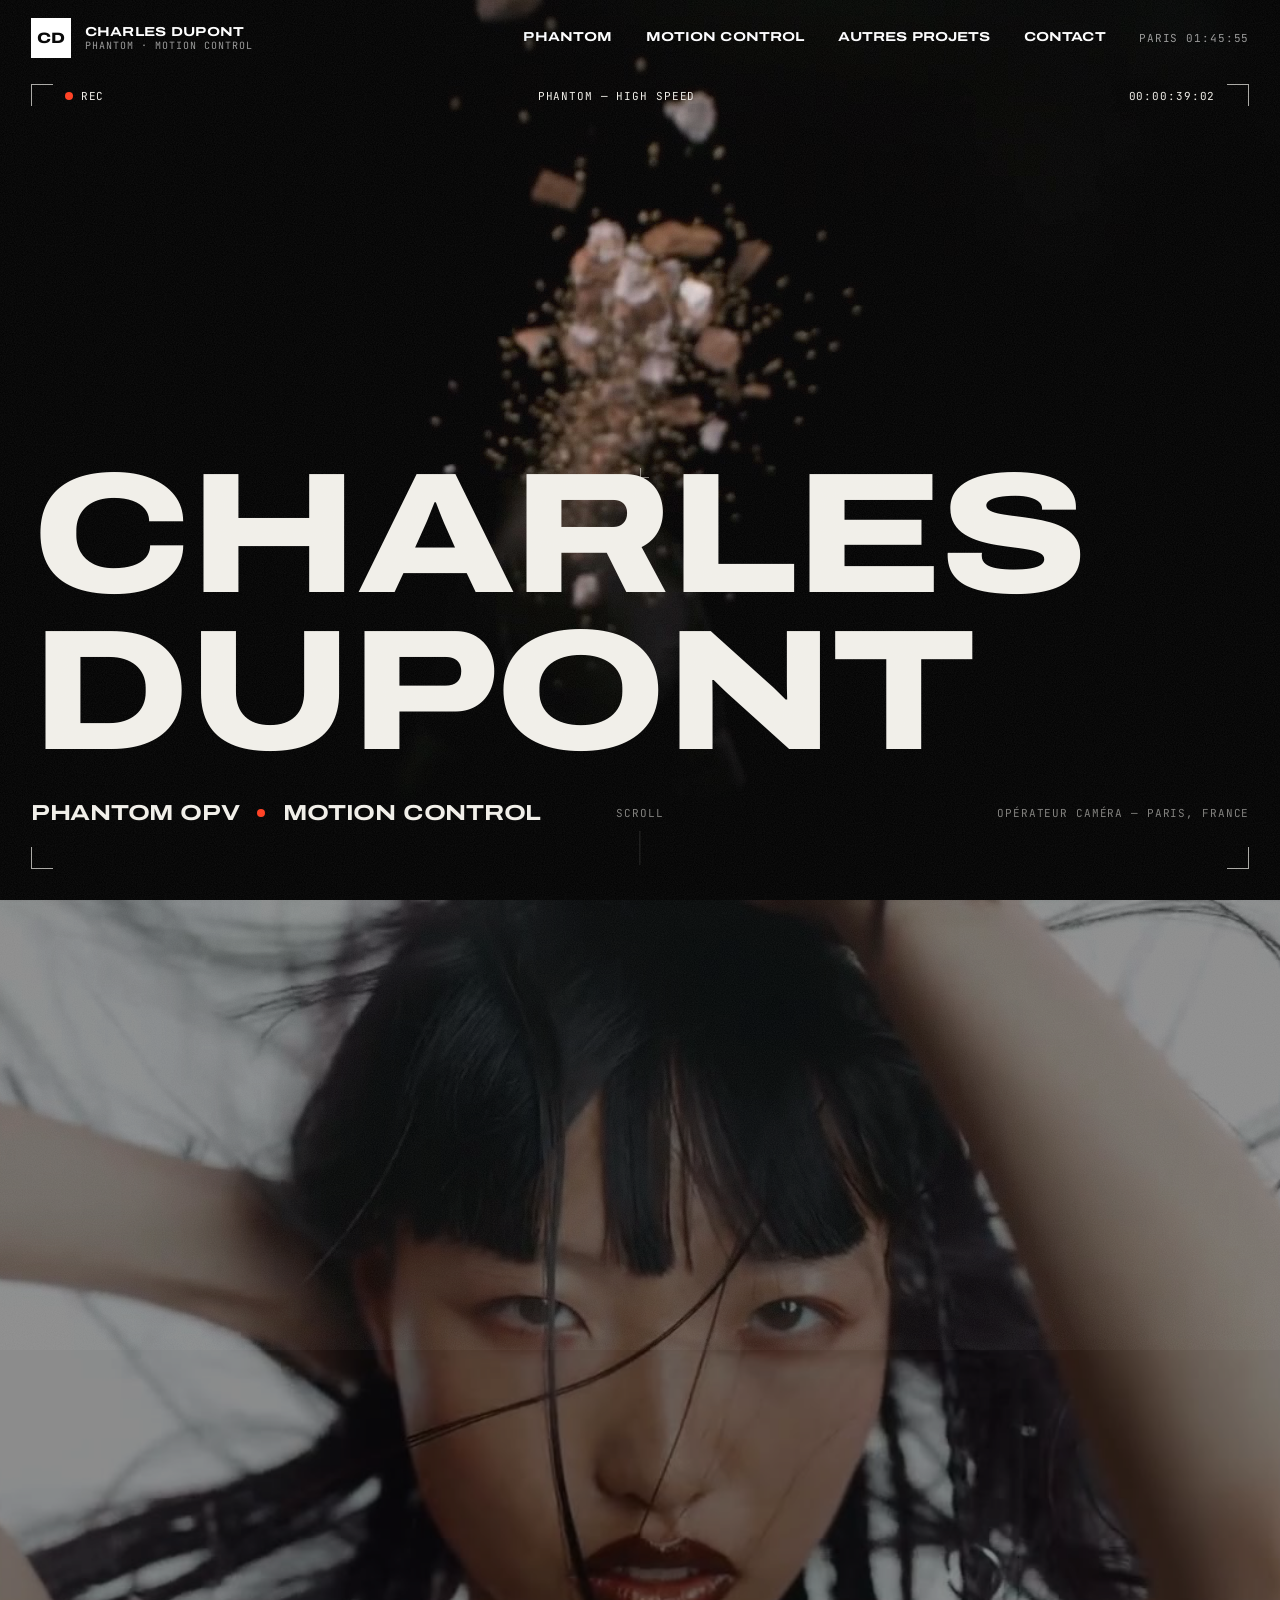
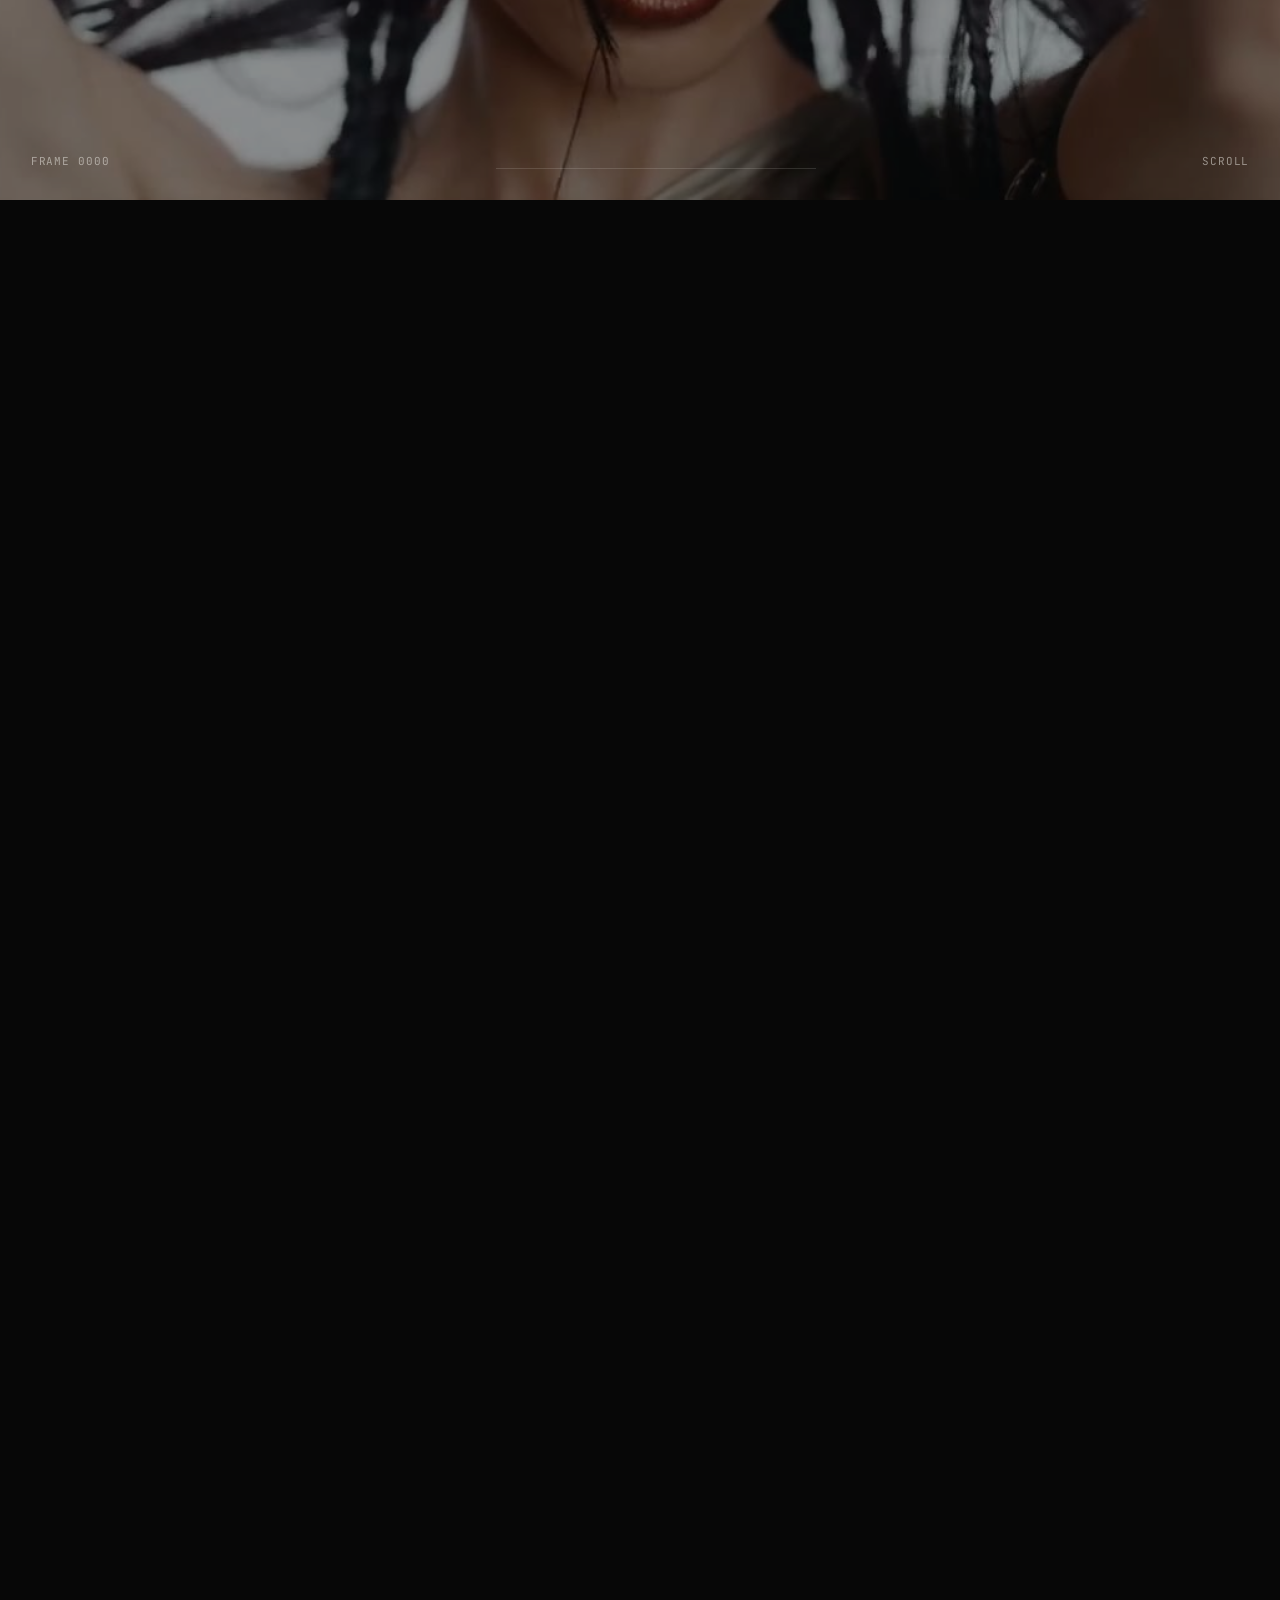
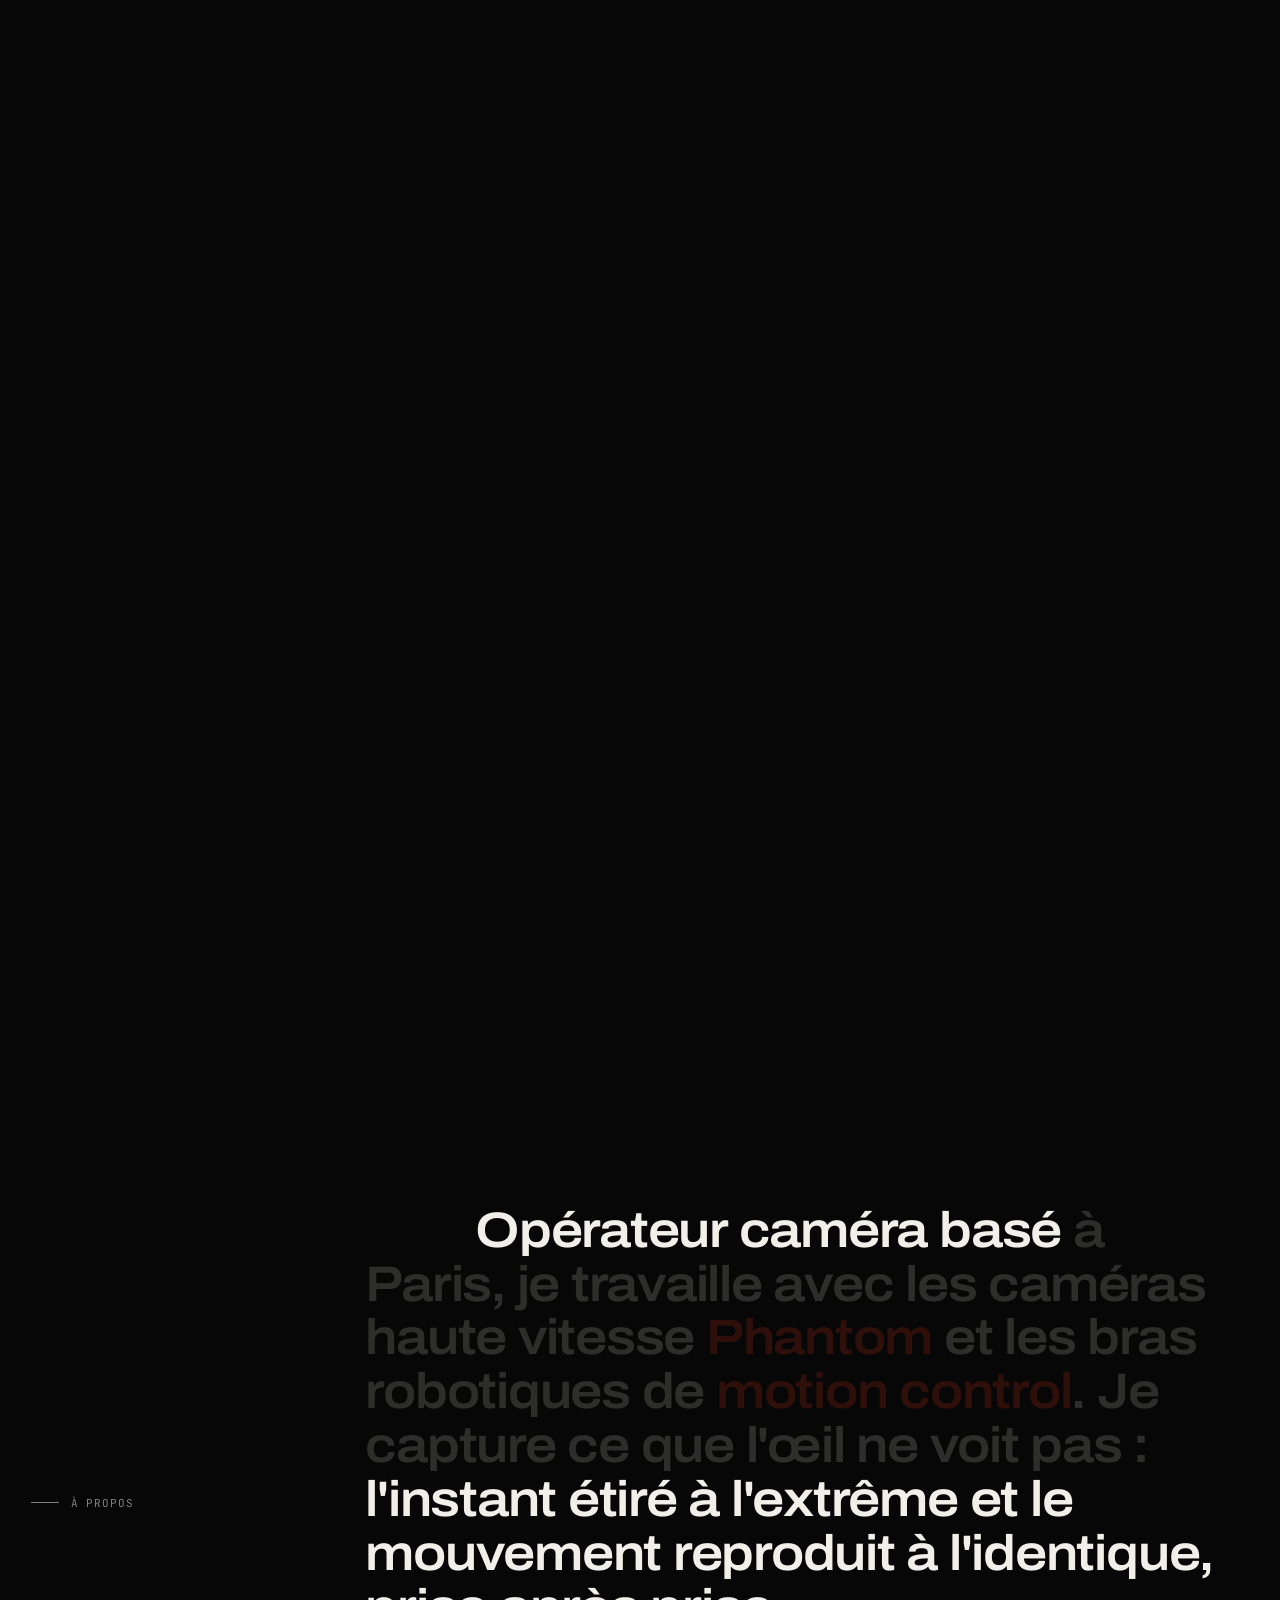
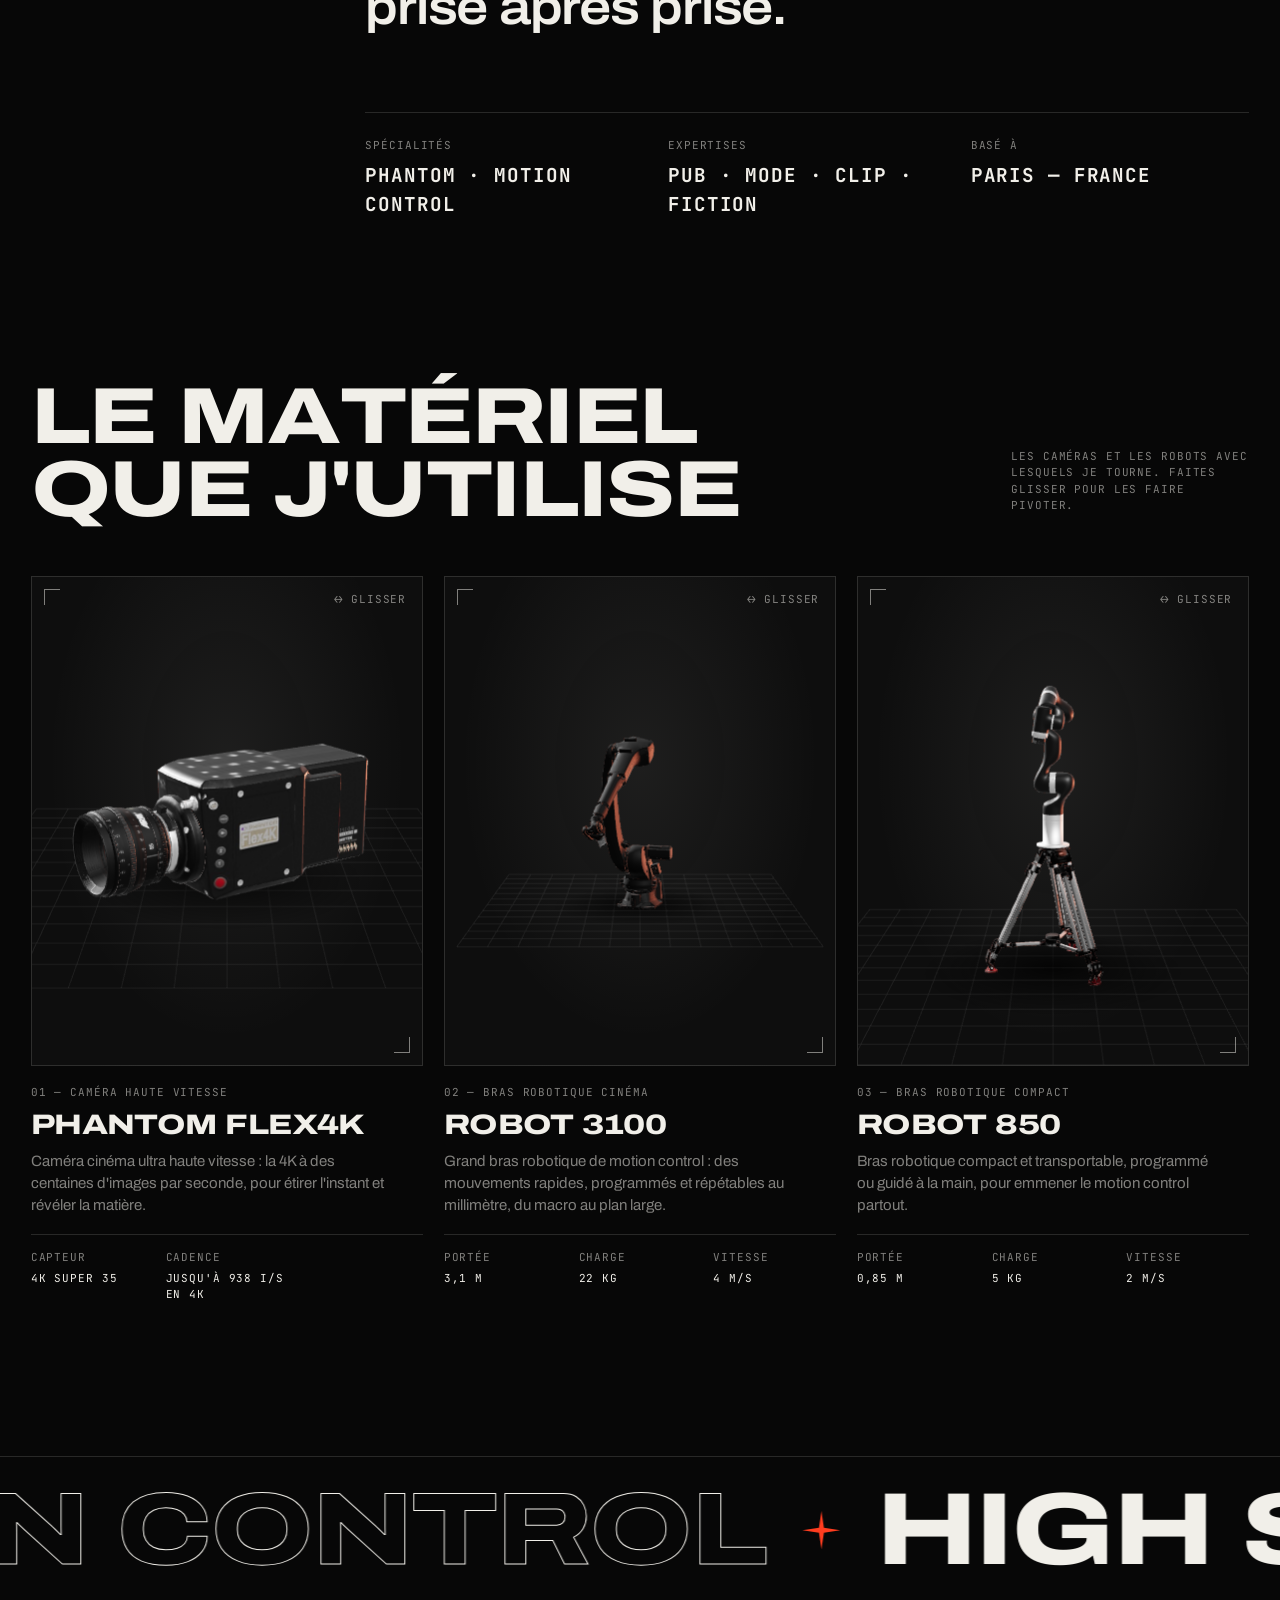
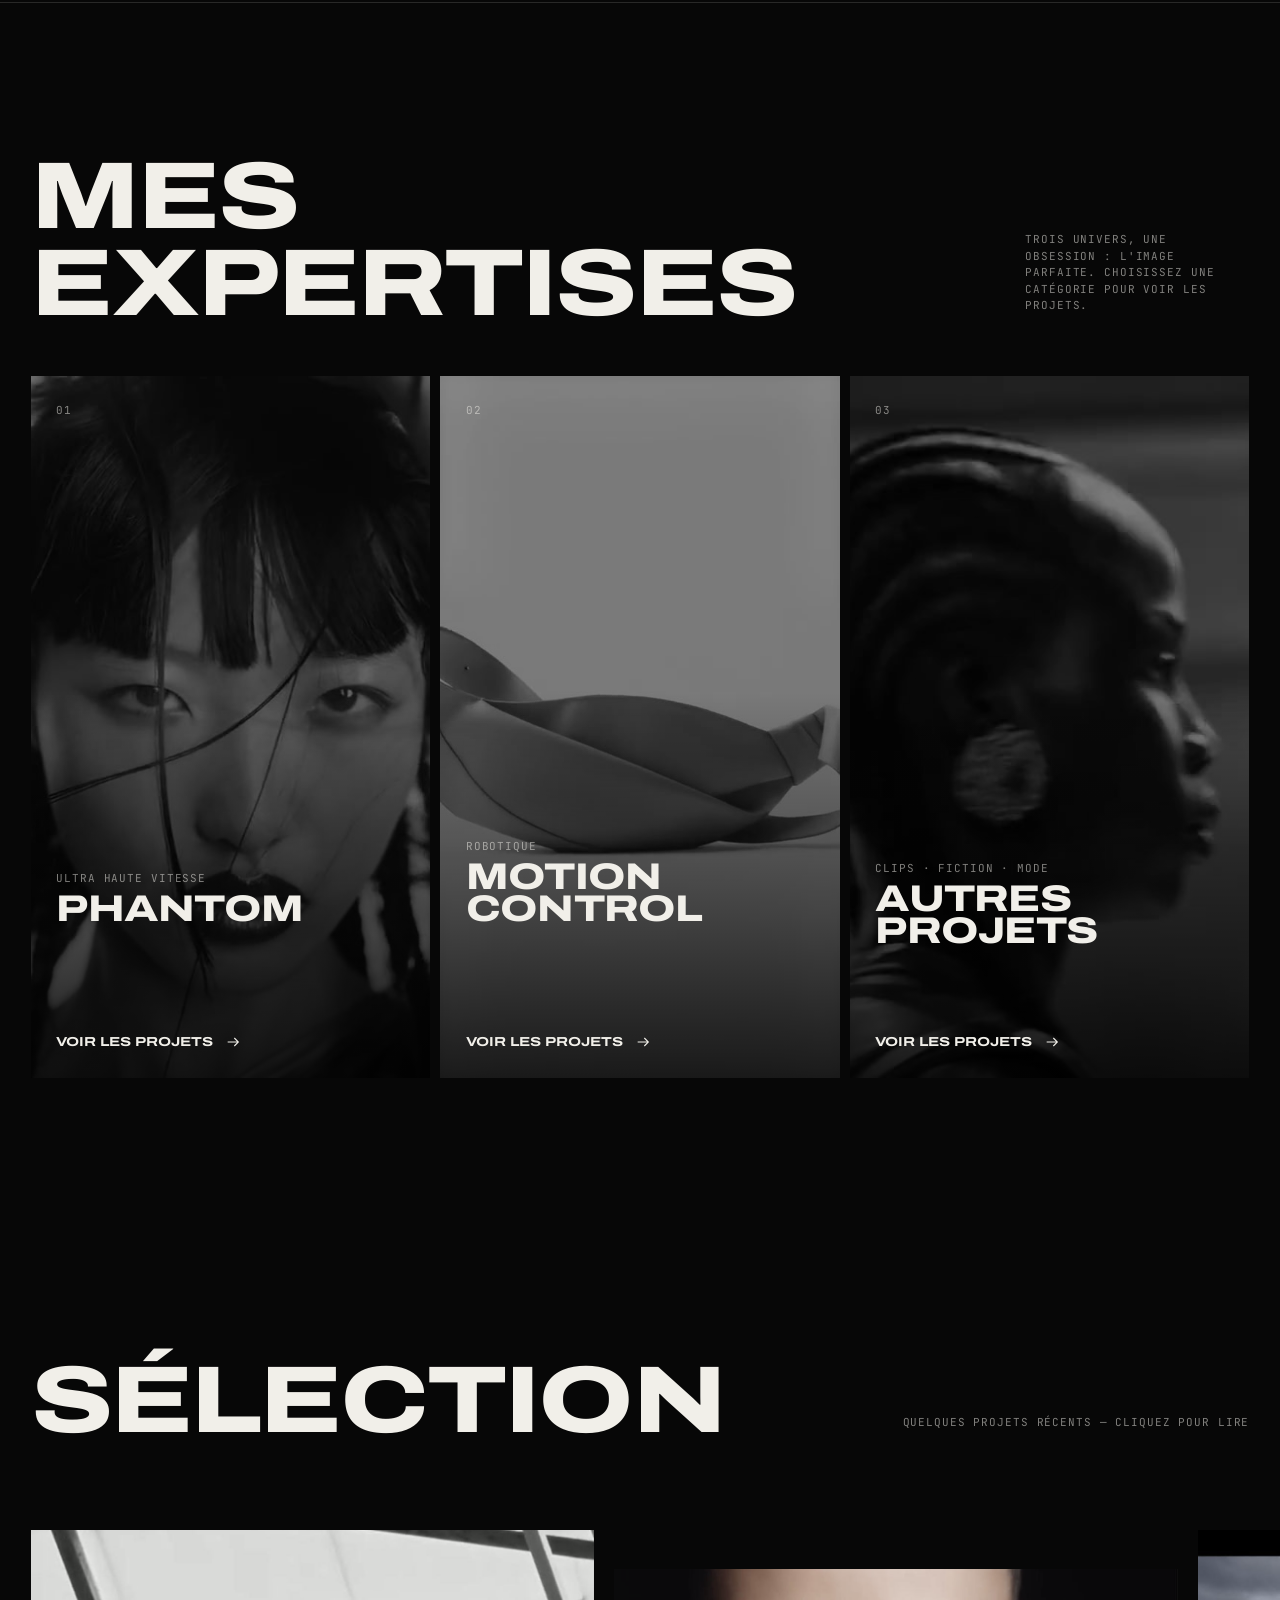
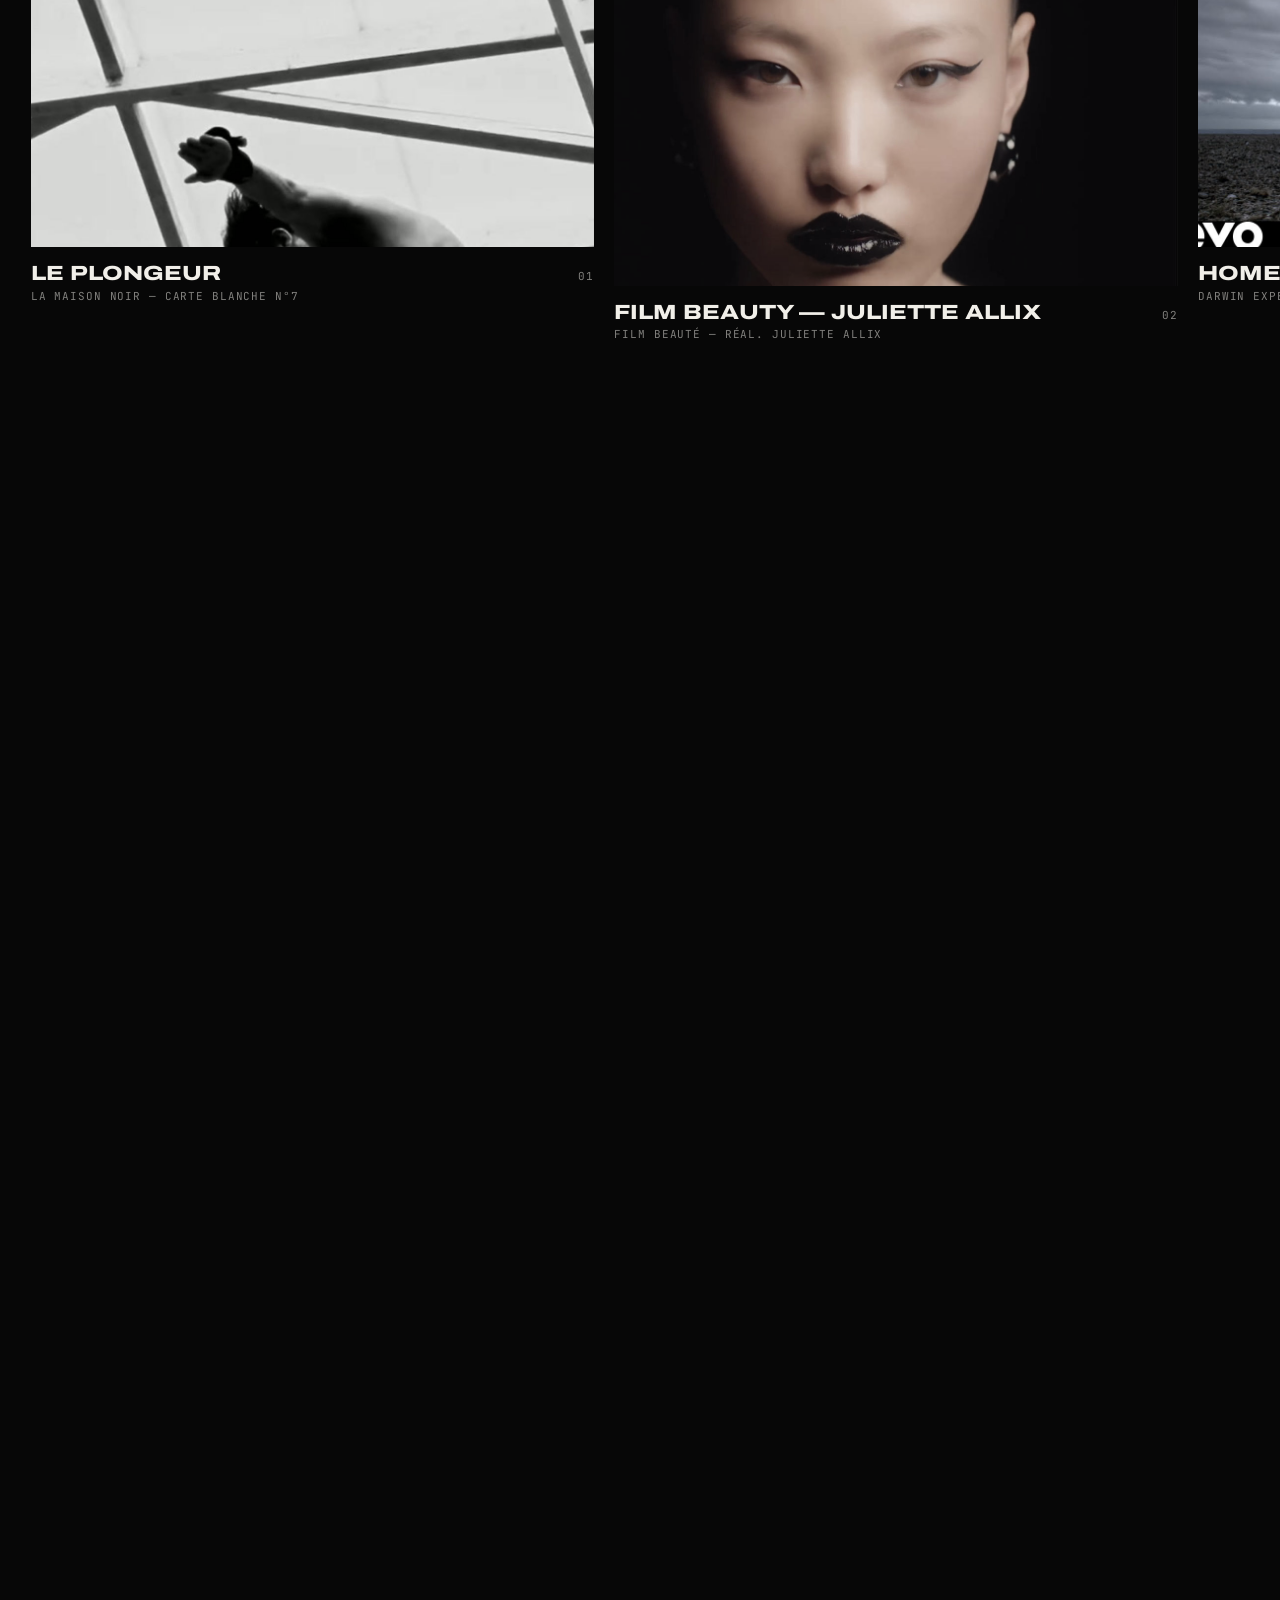
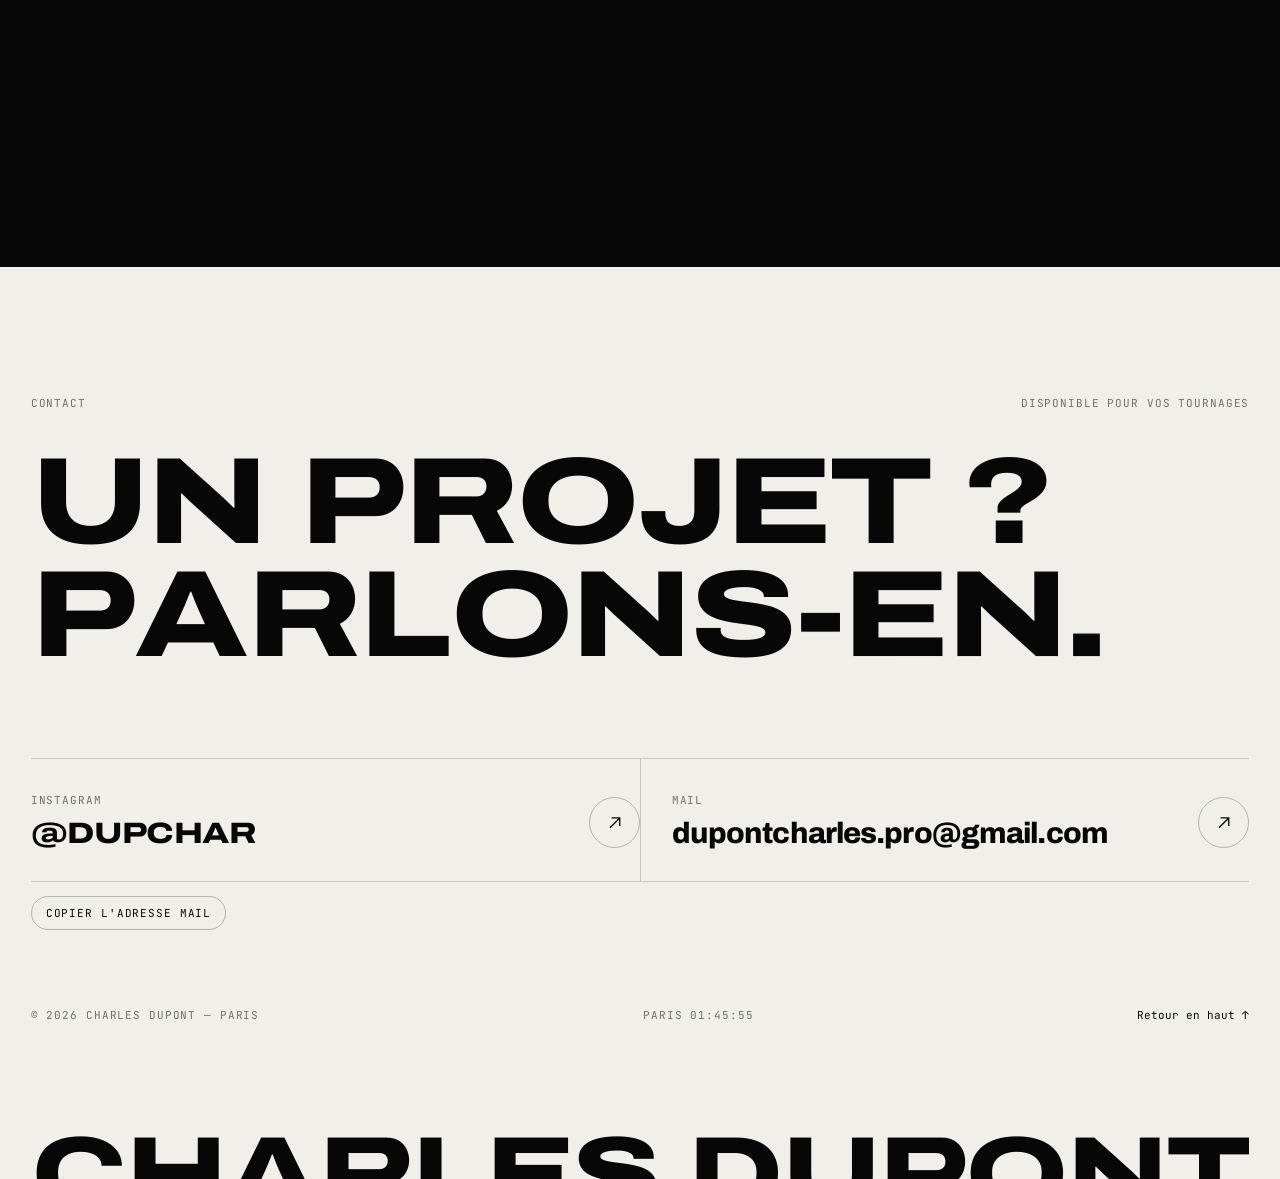
==== commit 6c46272b: "Filtres sans compteur Co-Authored-By: Claude Opus 5.5 <noreply@anthropic.com>" ====
--- a/index.html
+++ b/index.html
@@ -38,7 +38,7 @@
 <link rel="preconnect" href="https://fonts.googleapis.com">
 <link rel="preconnect" href="https://fonts.gstatic.com" crossorigin>
 <link rel="stylesheet" href="https://fonts.googleapis.com/css2?family=Archivo:wdth,wght@62..125,100..900&family=JetBrains+Mono:wght@400;500&display=swap">
-<link rel="stylesheet" href="assets/css/style.css?v=25">
+<link rel="stylesheet" href="assets/css/style.css?v=26">
 <link rel="preload" as="image" href="assets/video/loops/hero.jpg">
 </head>
 <body>
@@ -279,10 +279,10 @@
   <p class="ftr__giant xl" aria-hidden="true" data-fit>Charles Dupont</p>
 </footer>
 
-<script src="assets/js/vendor/gsap.min.js?v=25" defer></script>
-<script src="assets/js/vendor/ScrollTrigger.min.js?v=25" defer></script>
-<script src="assets/js/vendor/lenis.min.js?v=25" defer></script>
-<script src="assets/js/projects.js?v=25" defer></script>
-<script src="assets/js/app.js?v=25" defer></script>
+<script src="assets/js/vendor/gsap.min.js?v=26" defer></script>
+<script src="assets/js/vendor/ScrollTrigger.min.js?v=26" defer></script>
+<script src="assets/js/vendor/lenis.min.js?v=26" defer></script>
+<script src="assets/js/projects.js?v=26" defer></script>
+<script src="assets/js/app.js?v=26" defer></script>
 </body>
 </html>
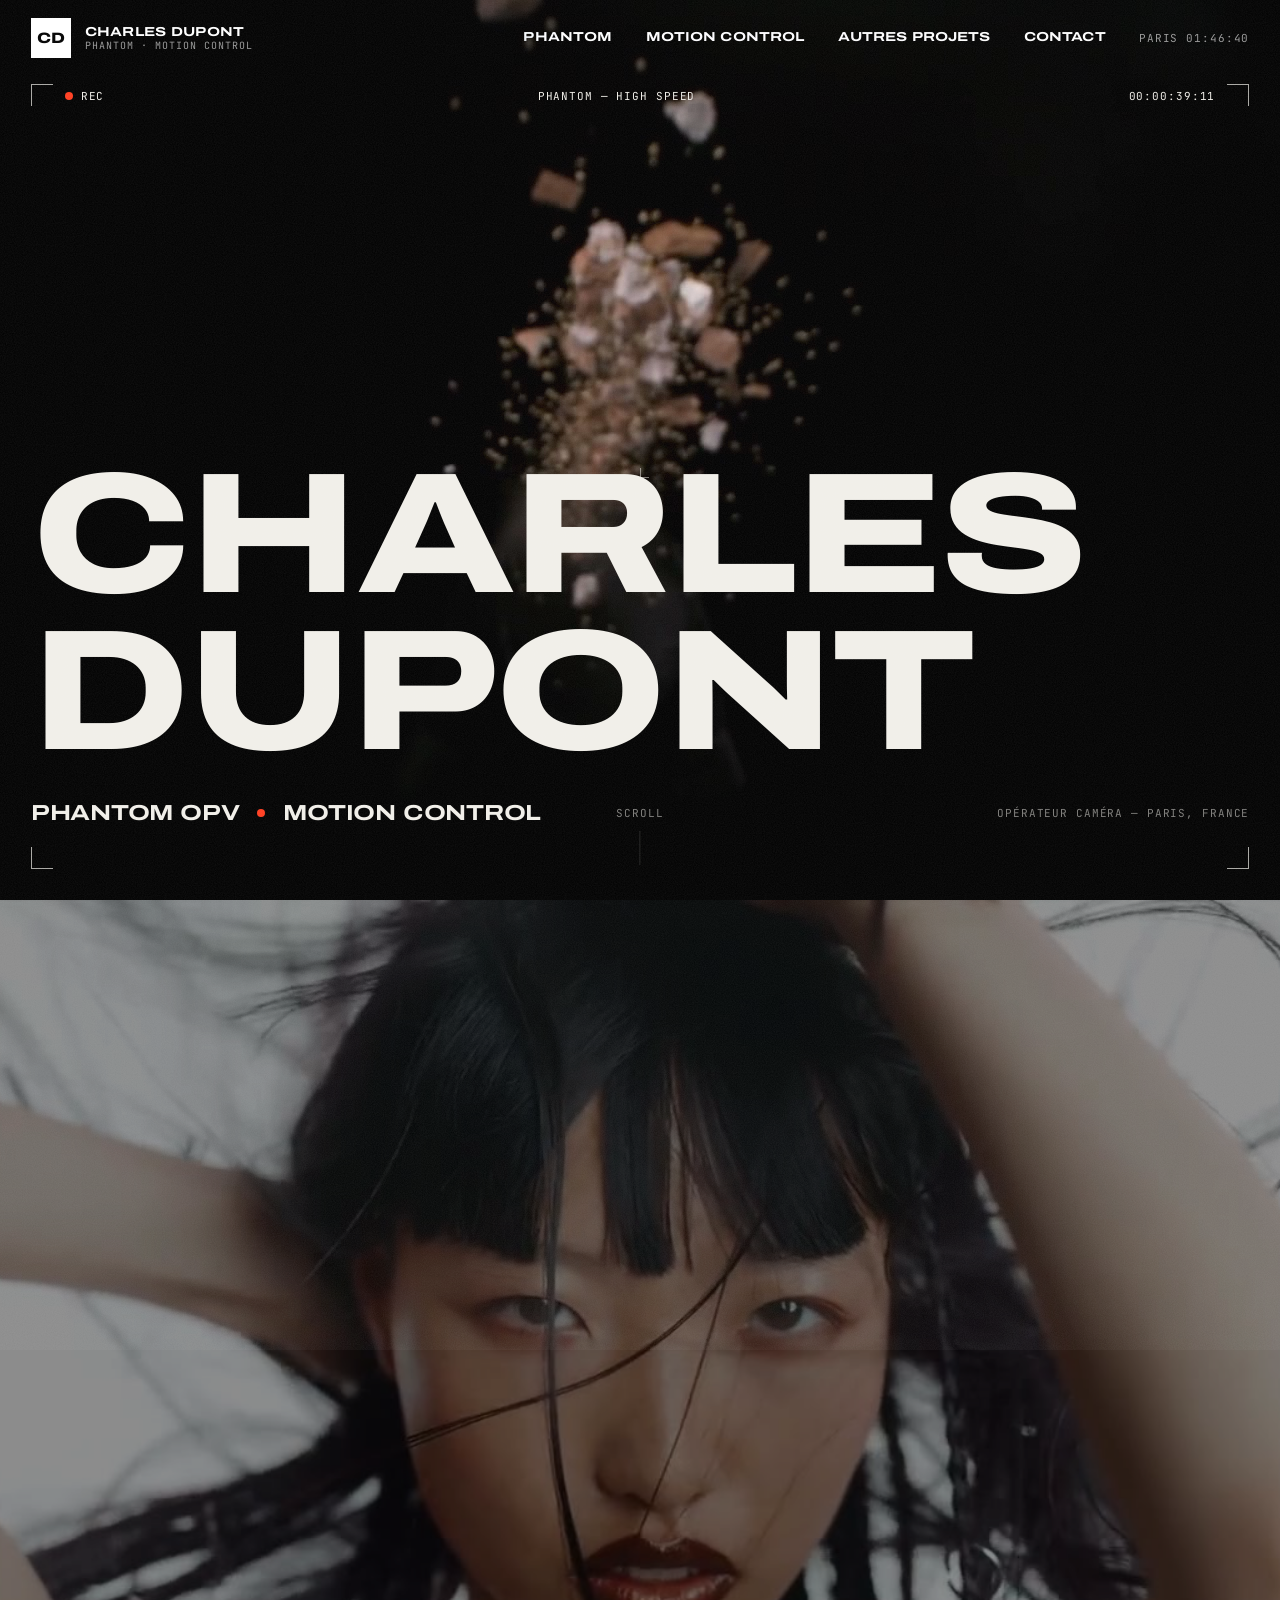
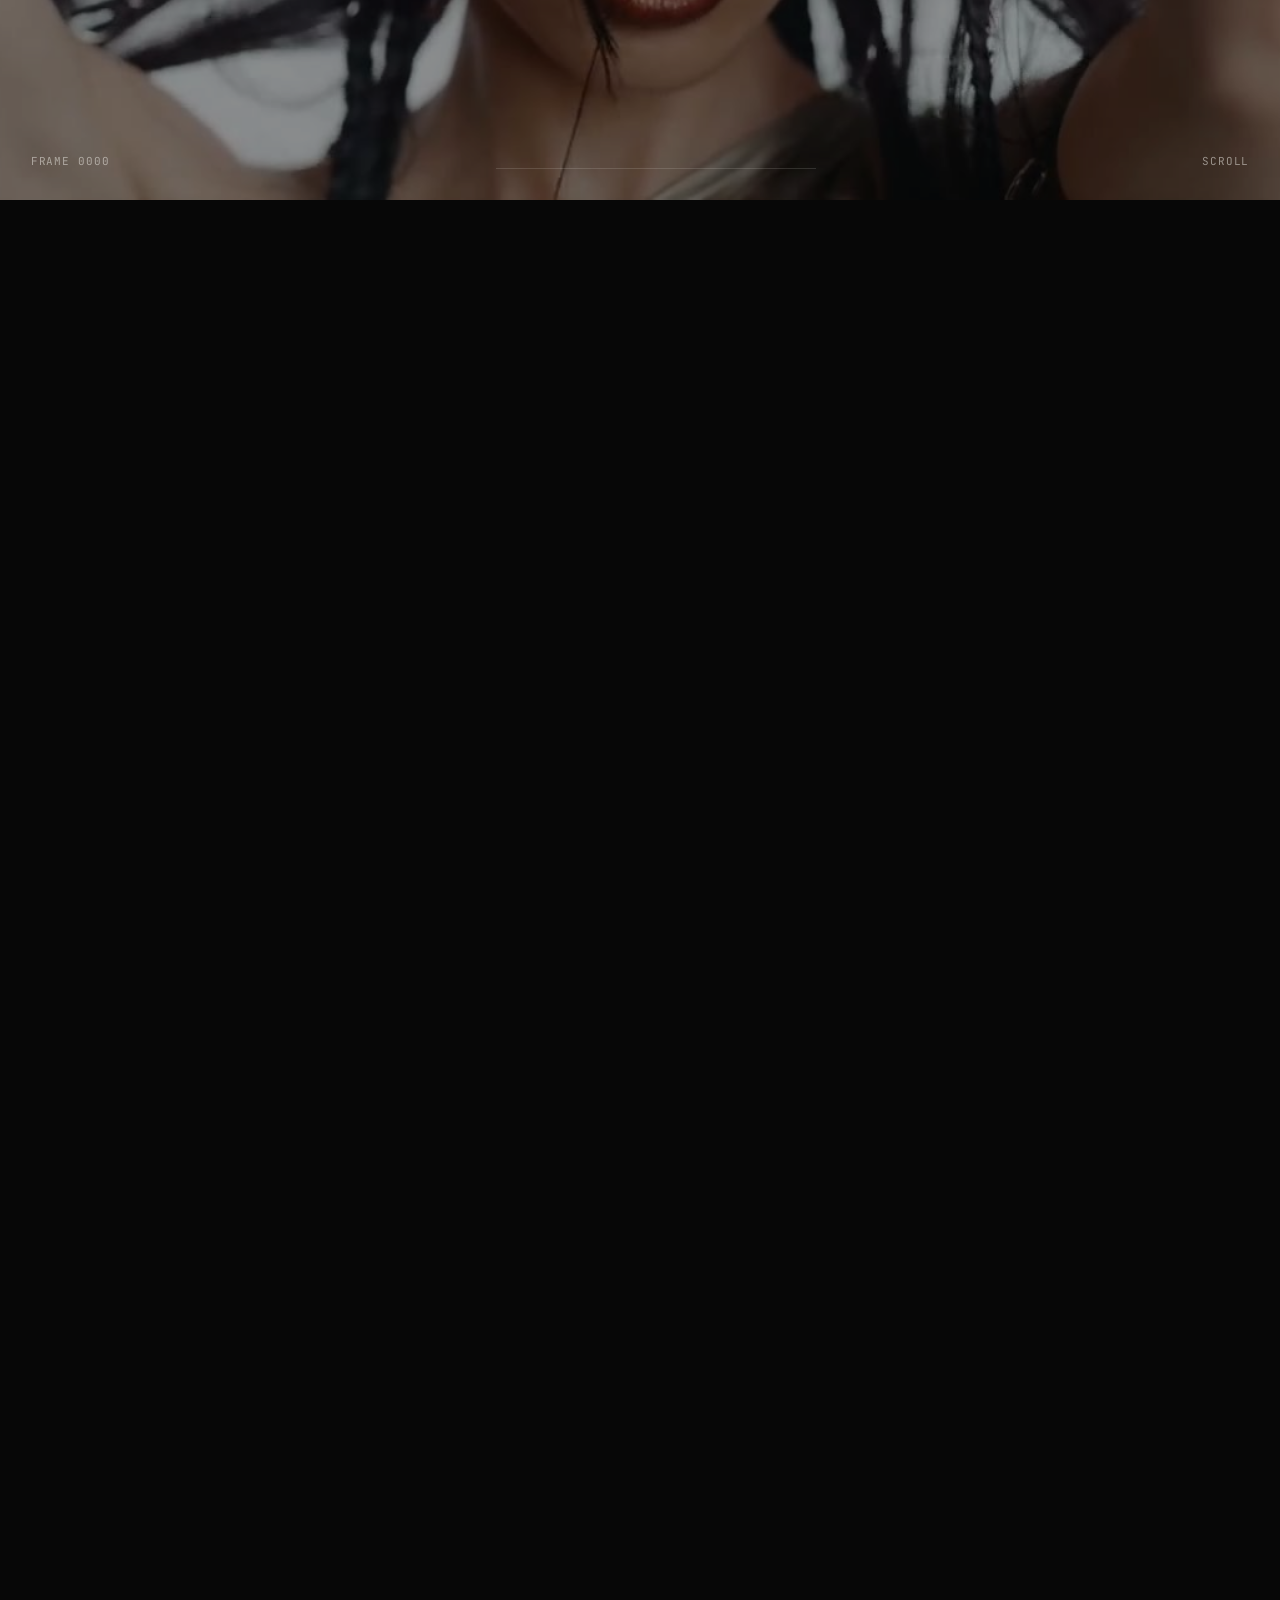
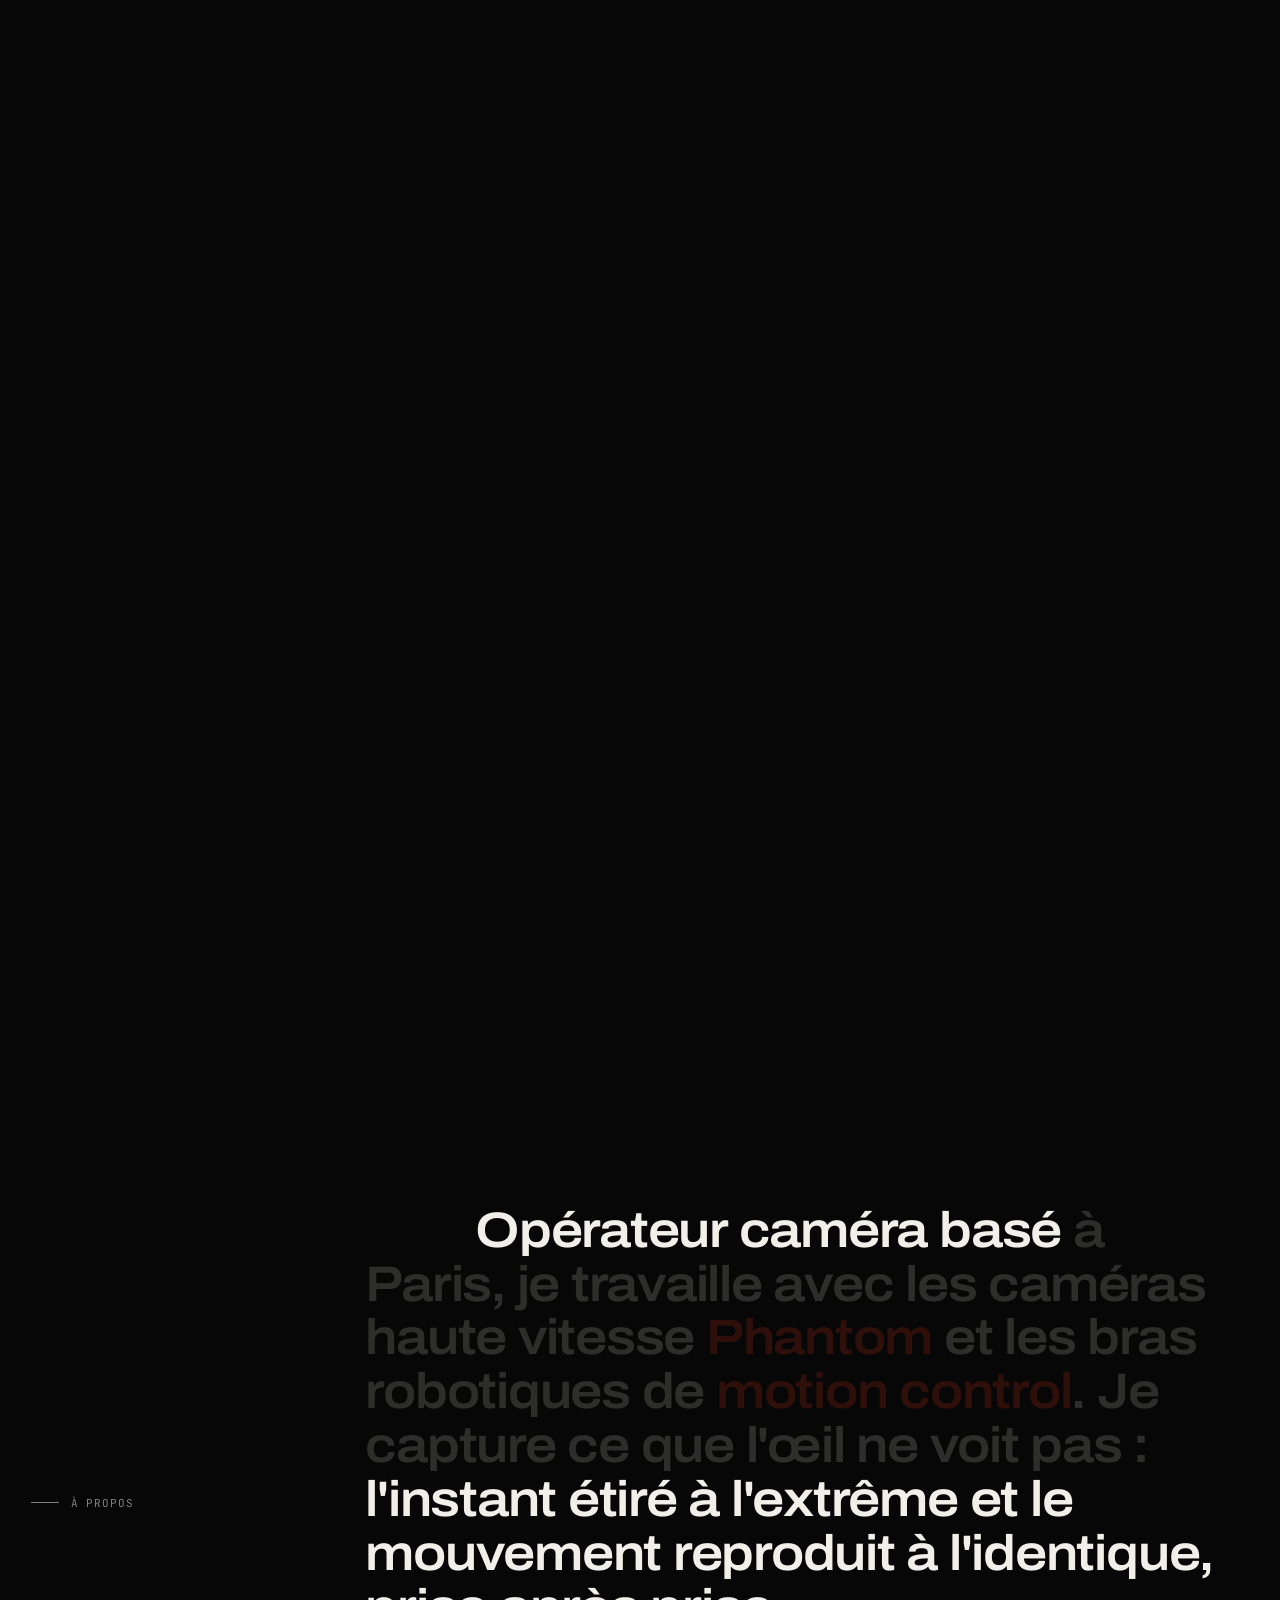
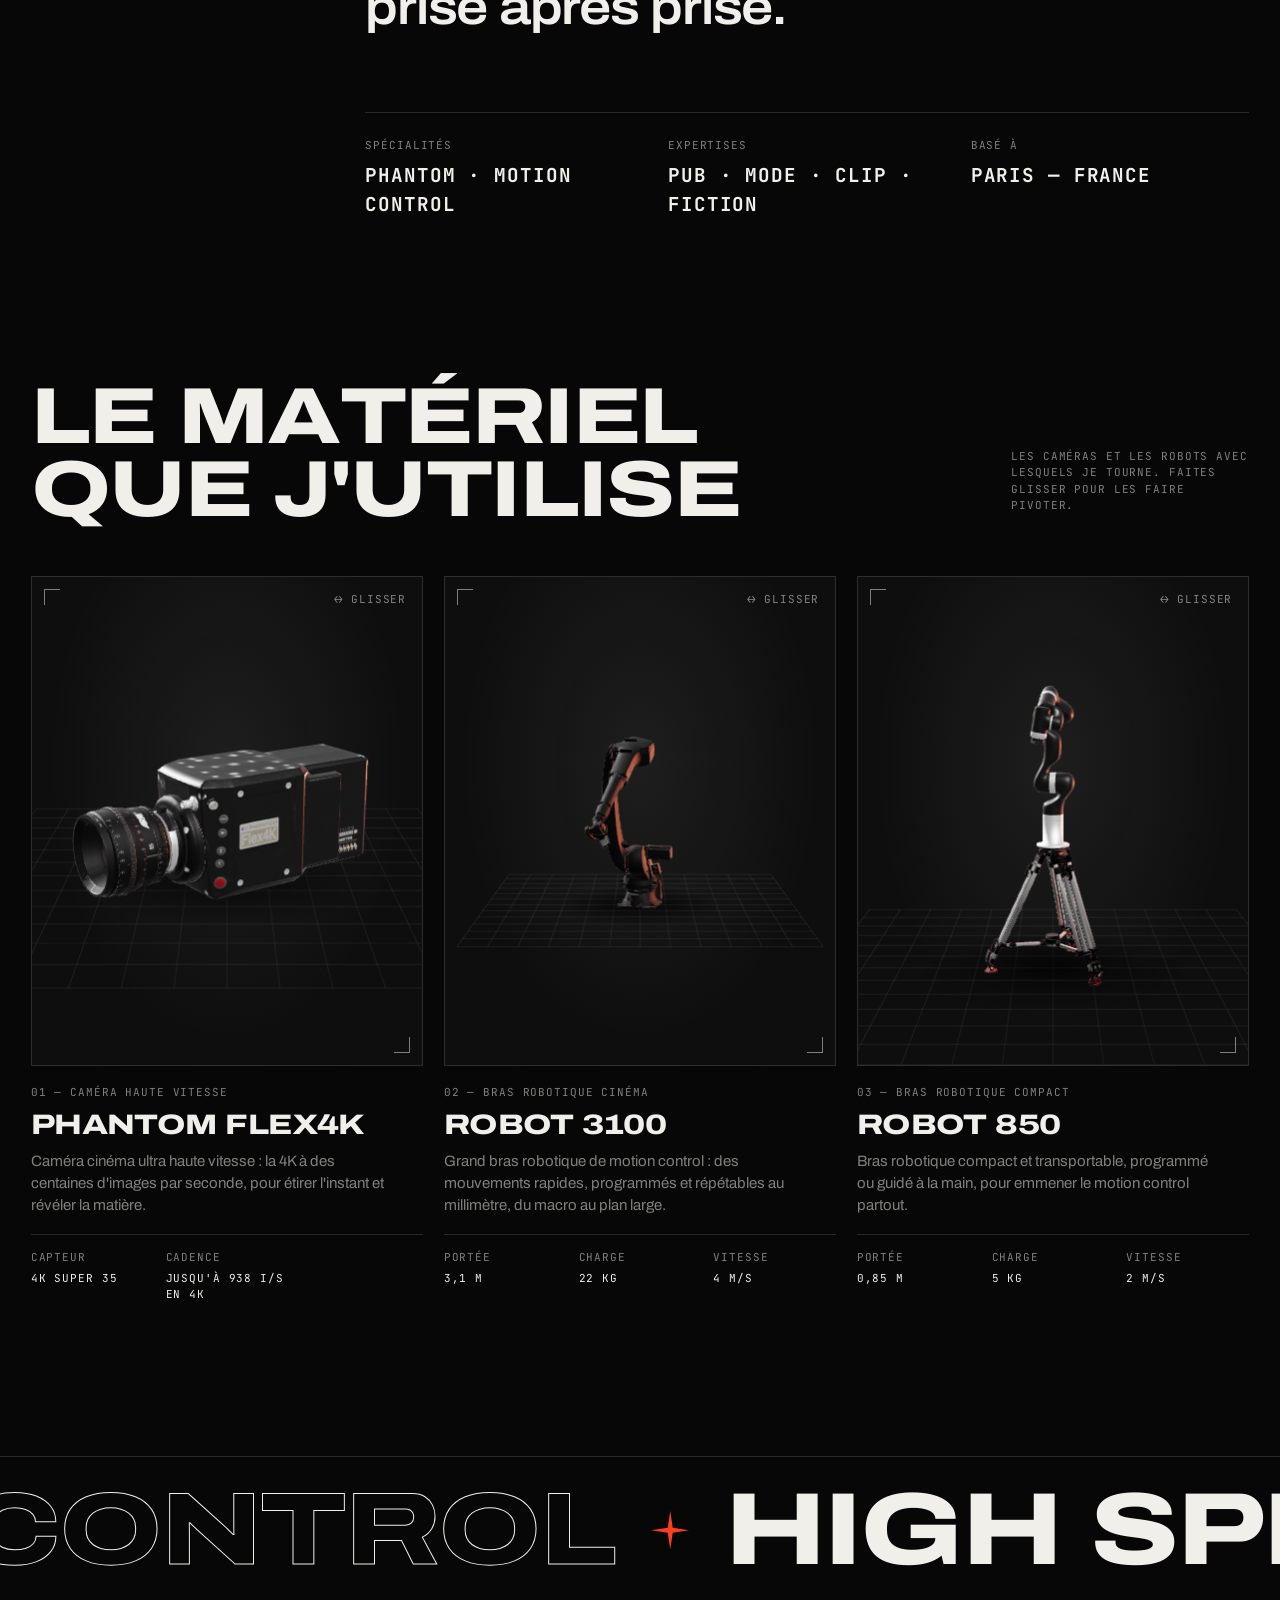
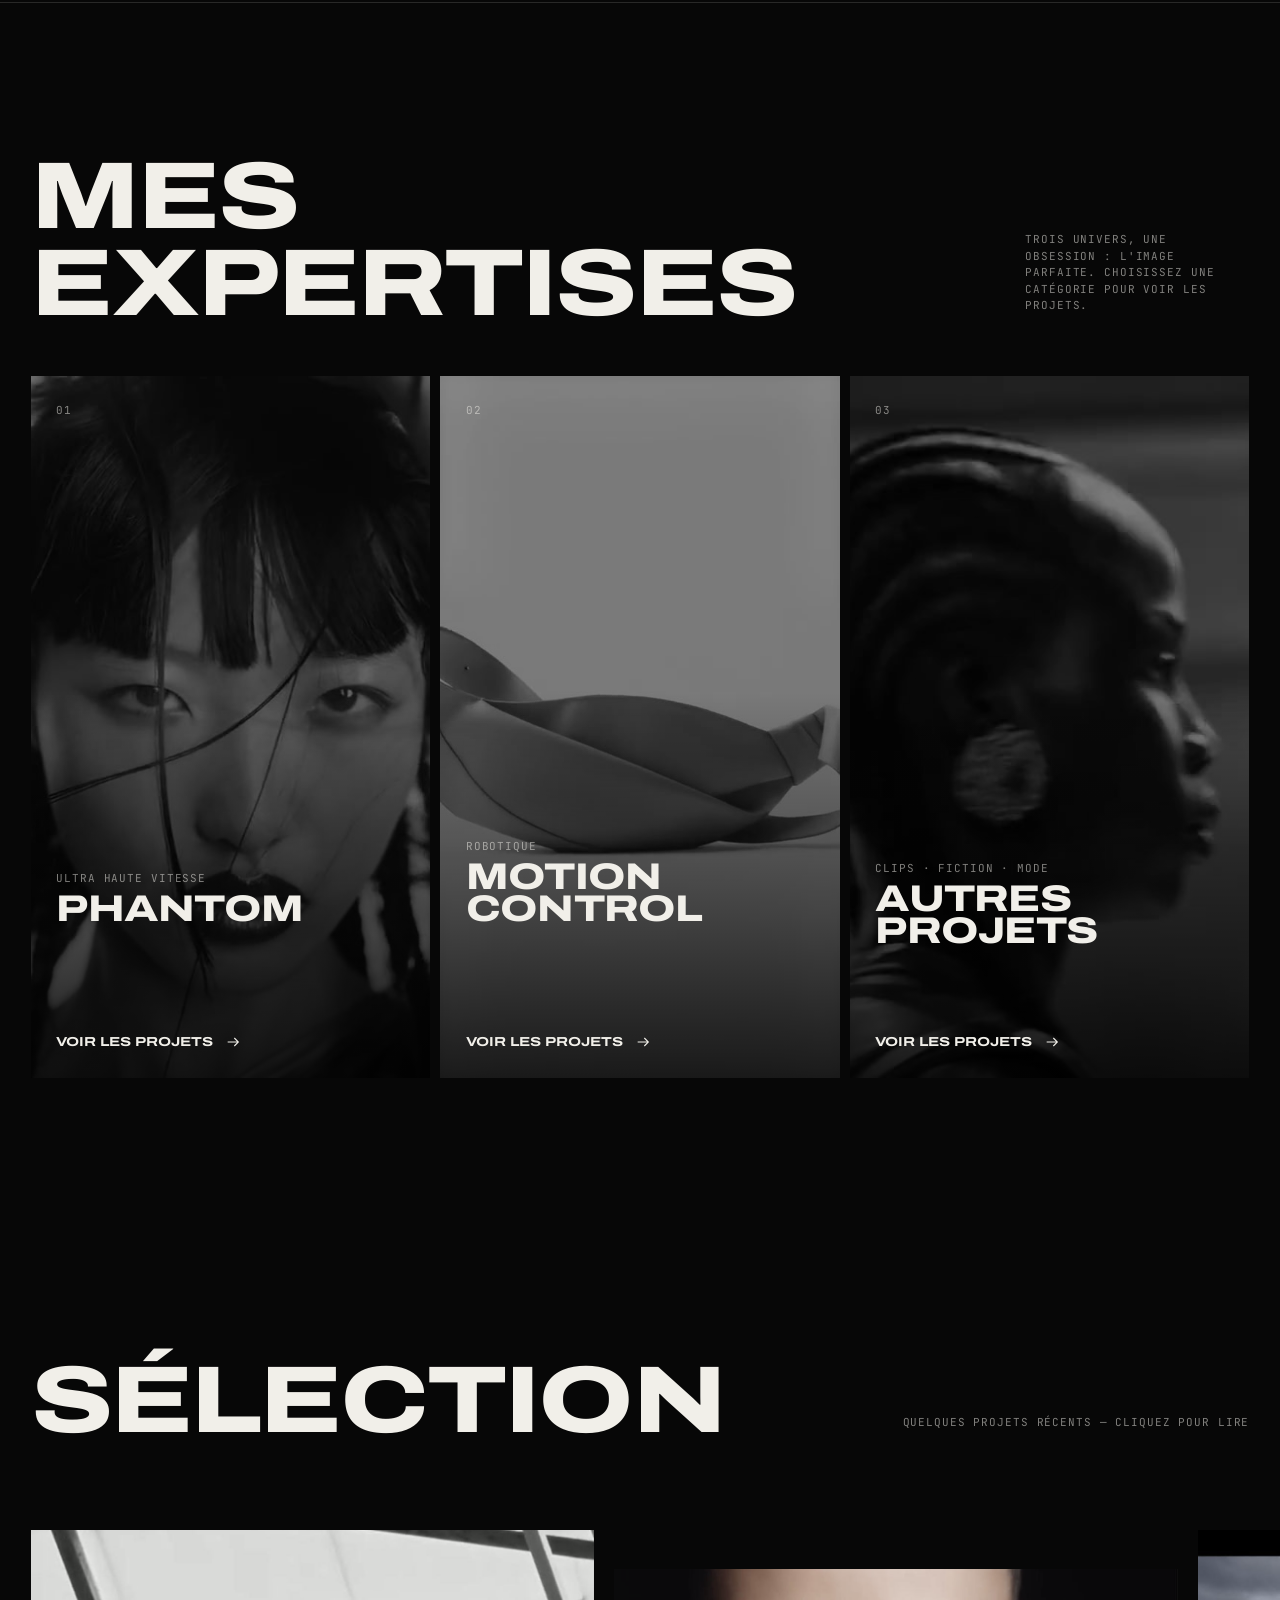
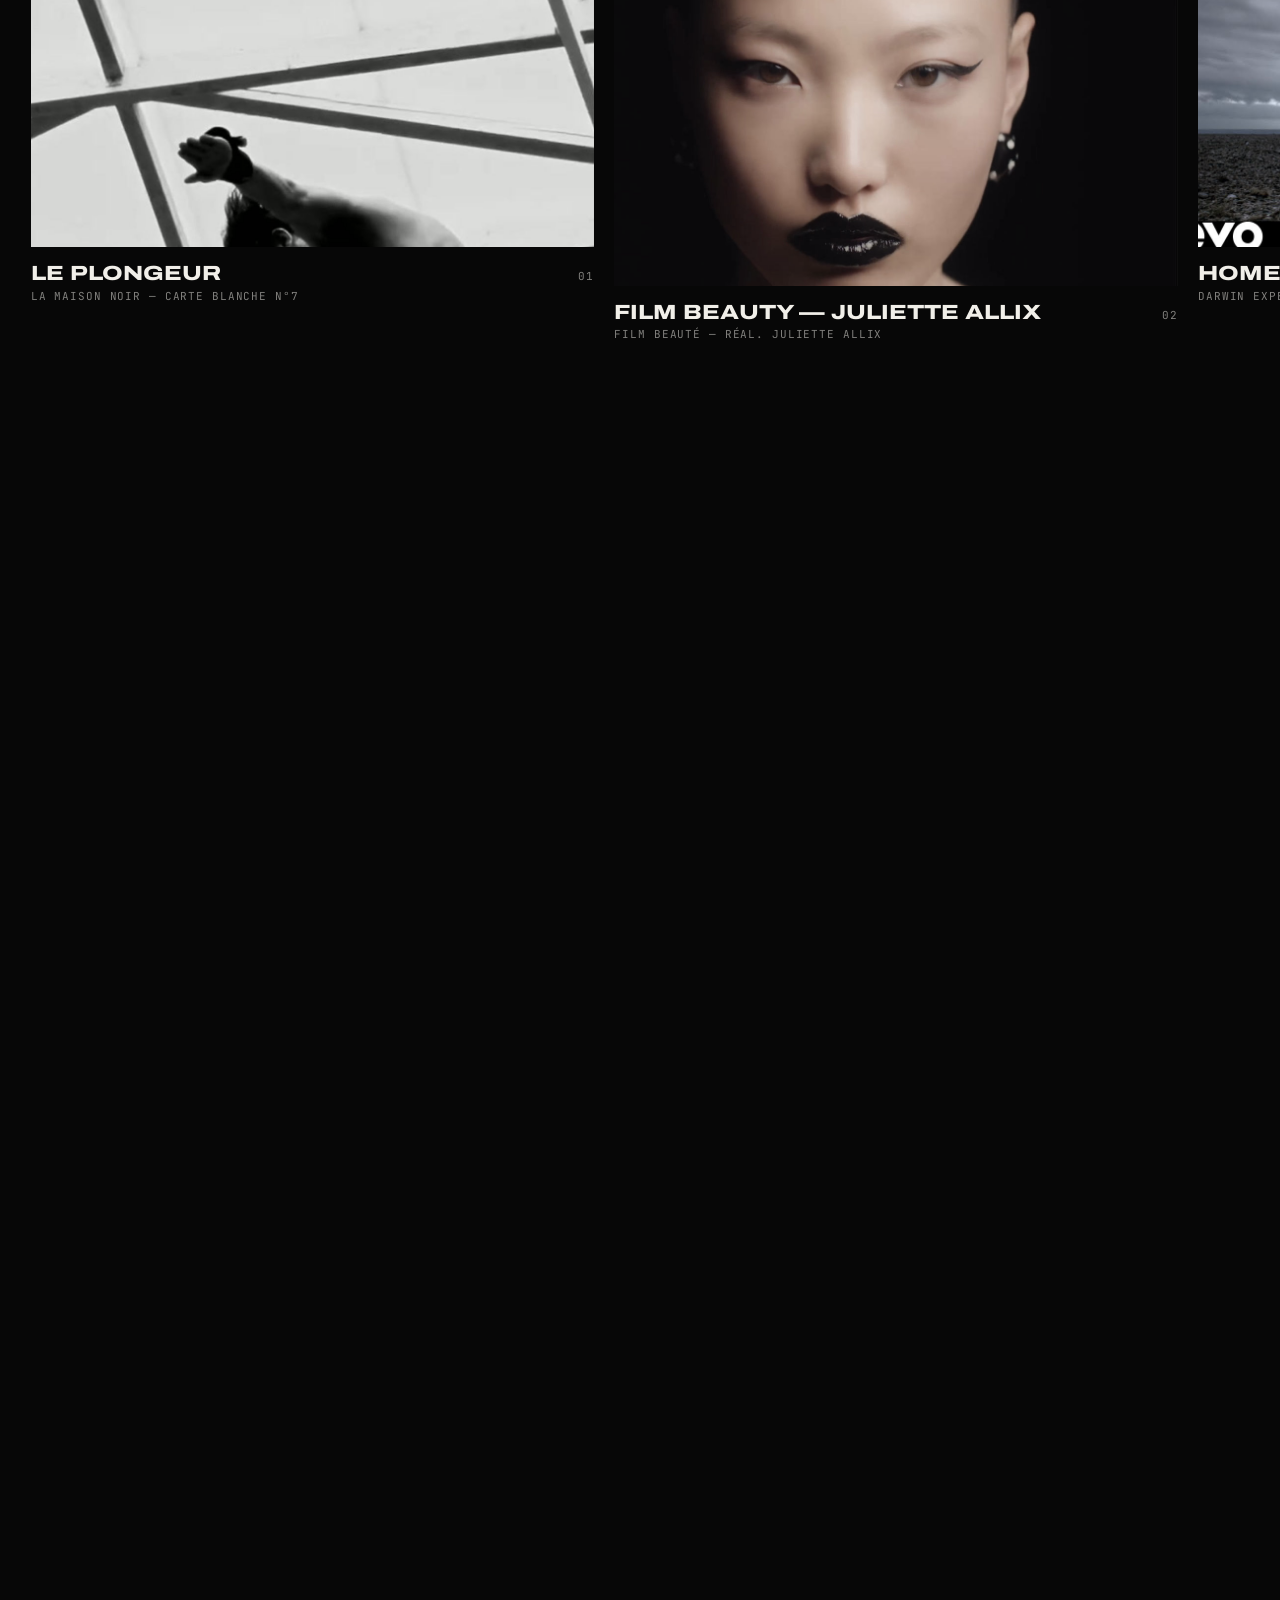
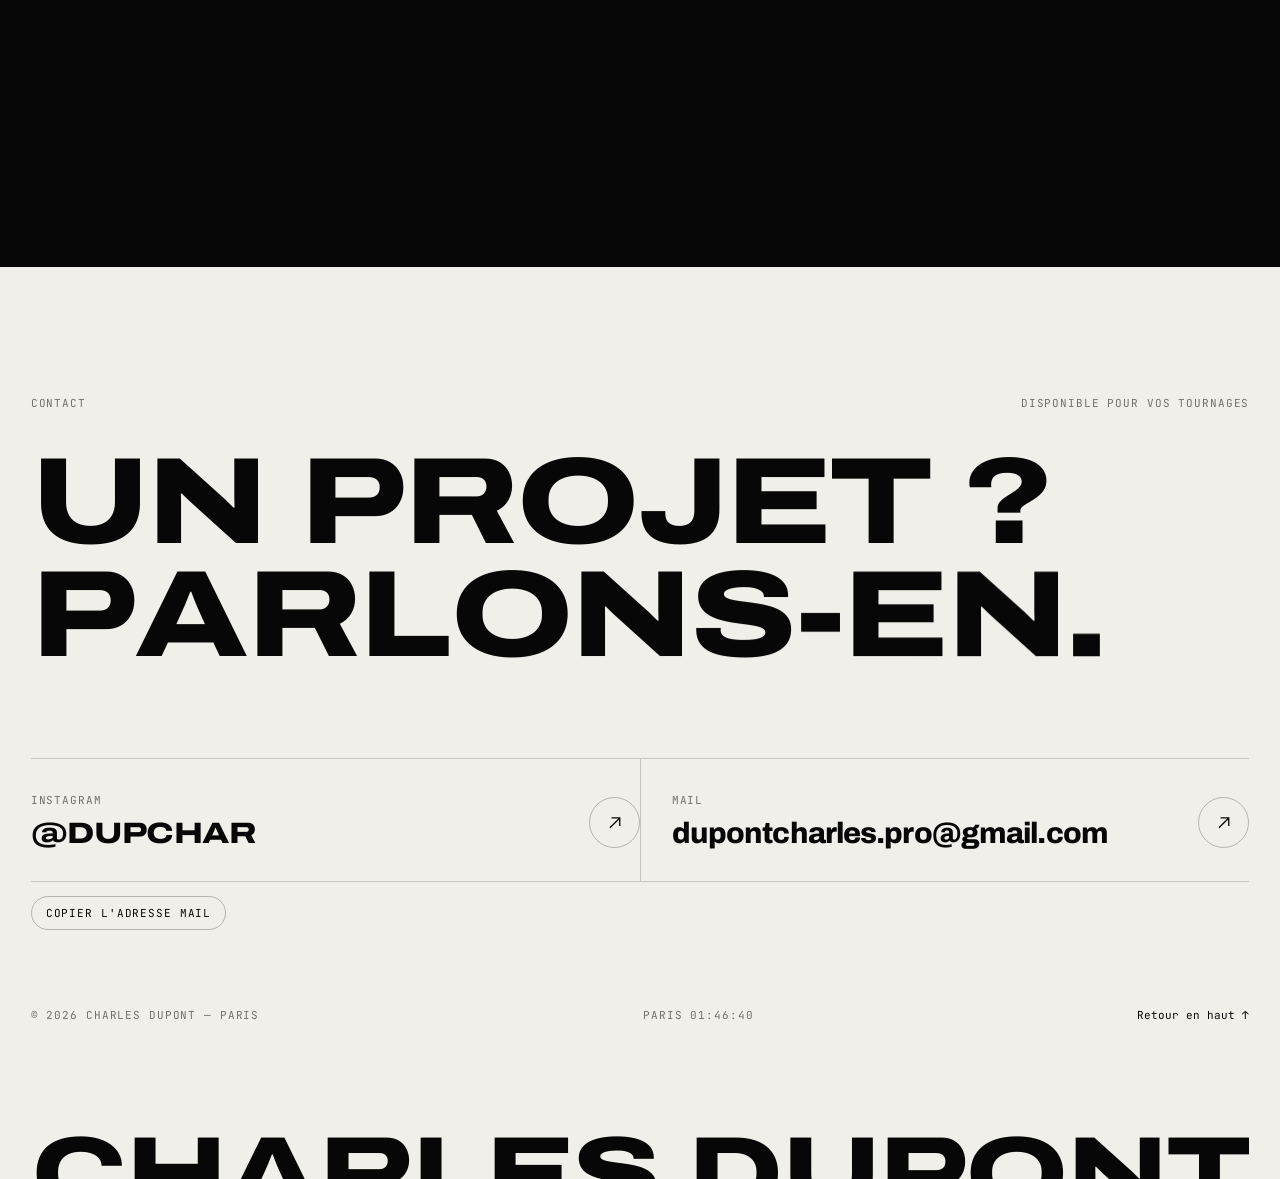
==== commit 0c12b810: "Listes de projets sans numéros Co-Authored-By: Claude Opus 5.5 <noreply@anthropic.com>" ====
--- a/index.html
+++ b/index.html
@@ -38,7 +38,7 @@
 <link rel="preconnect" href="https://fonts.googleapis.com">
 <link rel="preconnect" href="https://fonts.gstatic.com" crossorigin>
 <link rel="stylesheet" href="https://fonts.googleapis.com/css2?family=Archivo:wdth,wght@62..125,100..900&family=JetBrains+Mono:wght@400;500&display=swap">
-<link rel="stylesheet" href="assets/css/style.css?v=26">
+<link rel="stylesheet" href="assets/css/style.css?v=27">
 <link rel="preload" as="image" href="assets/video/loops/hero.jpg">
 </head>
 <body>
@@ -279,10 +279,10 @@
   <p class="ftr__giant xl" aria-hidden="true" data-fit>Charles Dupont</p>
 </footer>
 
-<script src="assets/js/vendor/gsap.min.js?v=26" defer></script>
-<script src="assets/js/vendor/ScrollTrigger.min.js?v=26" defer></script>
-<script src="assets/js/vendor/lenis.min.js?v=26" defer></script>
-<script src="assets/js/projects.js?v=26" defer></script>
-<script src="assets/js/app.js?v=26" defer></script>
+<script src="assets/js/vendor/gsap.min.js?v=27" defer></script>
+<script src="assets/js/vendor/ScrollTrigger.min.js?v=27" defer></script>
+<script src="assets/js/vendor/lenis.min.js?v=27" defer></script>
+<script src="assets/js/projects.js?v=27" defer></script>
+<script src="assets/js/app.js?v=27" defer></script>
 </body>
 </html>
--- a/assets/css/style.css
+++ b/assets/css/style.css
@@ -1496,7 +1496,7 @@
   position: relative;
   width: 100%;
   display: grid;
-  grid-template-columns: 56px minmax(0, 1fr) minmax(0, 0.7fr) 110px 80px;
+  grid-template-columns: minmax(0, 1fr) minmax(0, 0.7fr) 110px 80px;
   align-items: center;
   gap: 20px;
   padding: clamp(18px, 2vw, 30px) 12px;
@@ -2112,7 +2112,7 @@
 
 @media (max-width: 1024px) {
   .prow__btn {
-    grid-template-columns: 44px minmax(0, 1fr) 90px 64px;
+    grid-template-columns: minmax(0, 1fr) 90px 64px;
   }
 
   .prow__client {
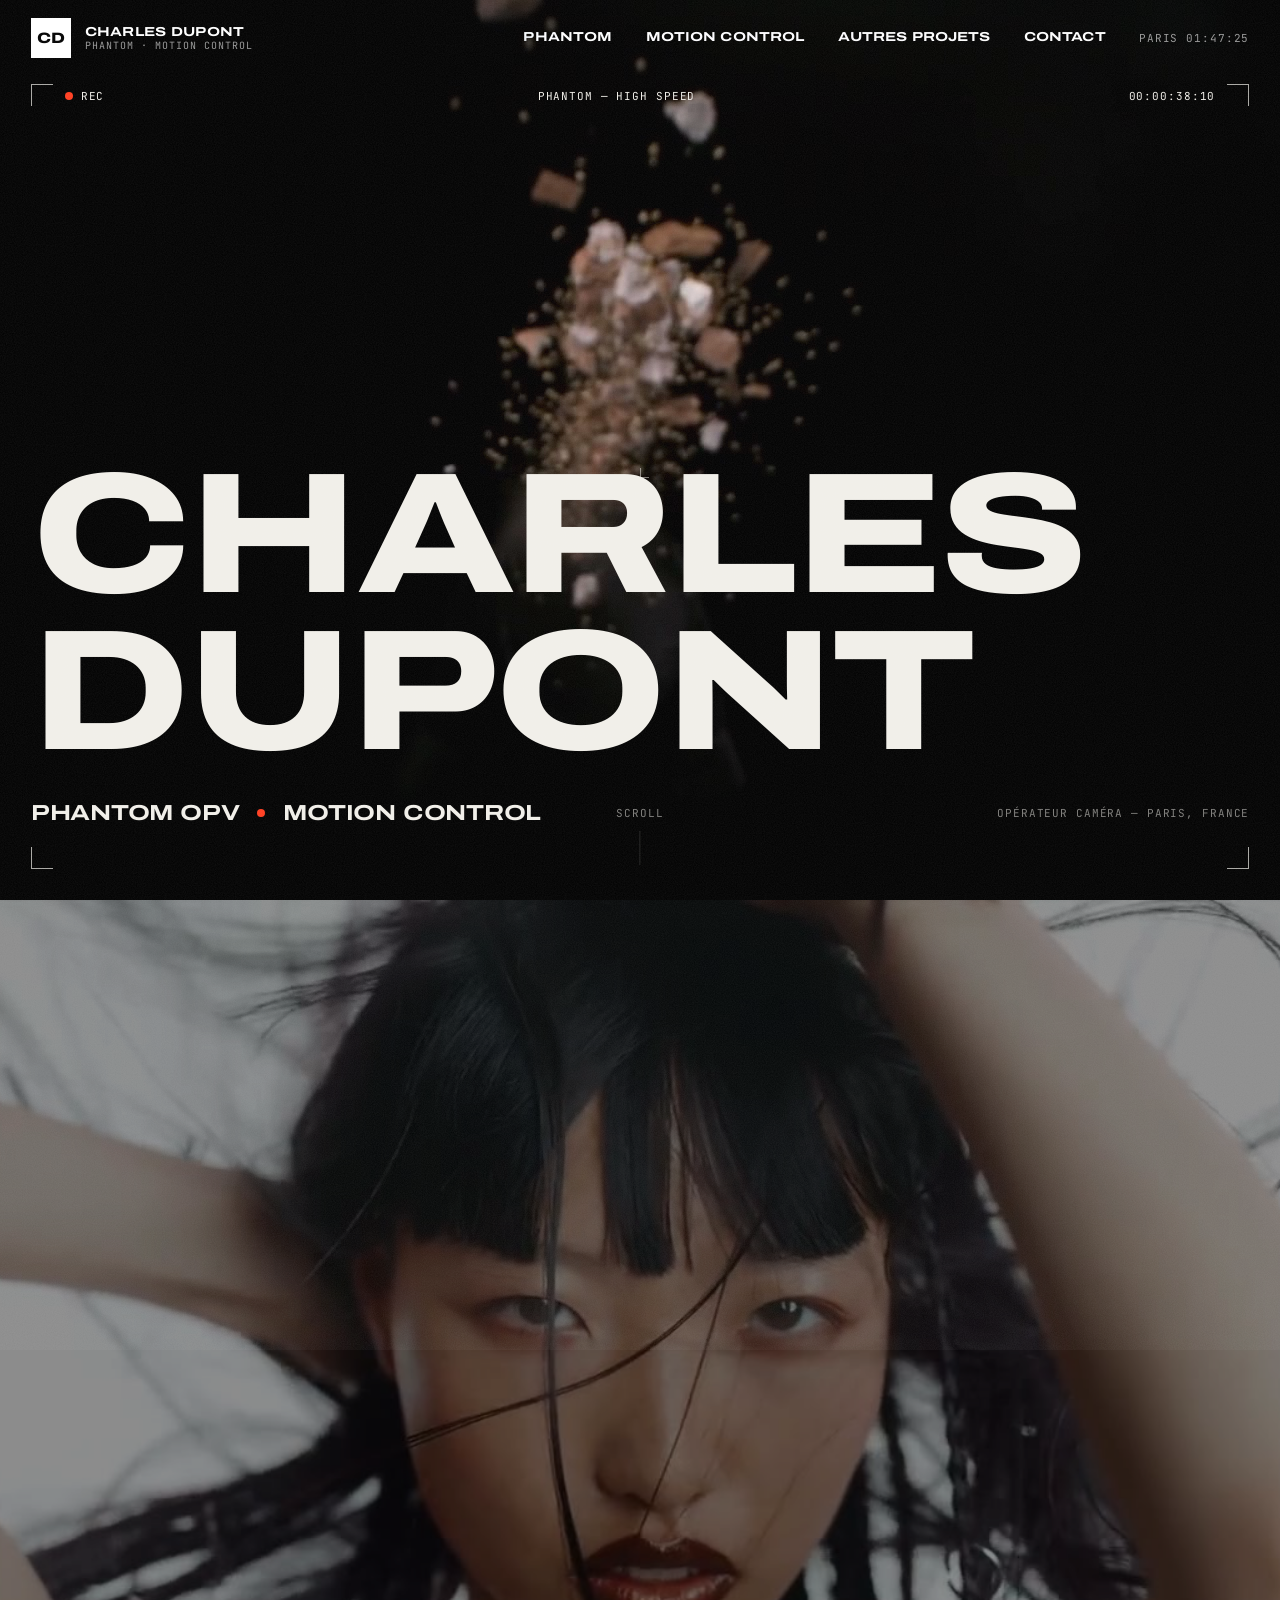
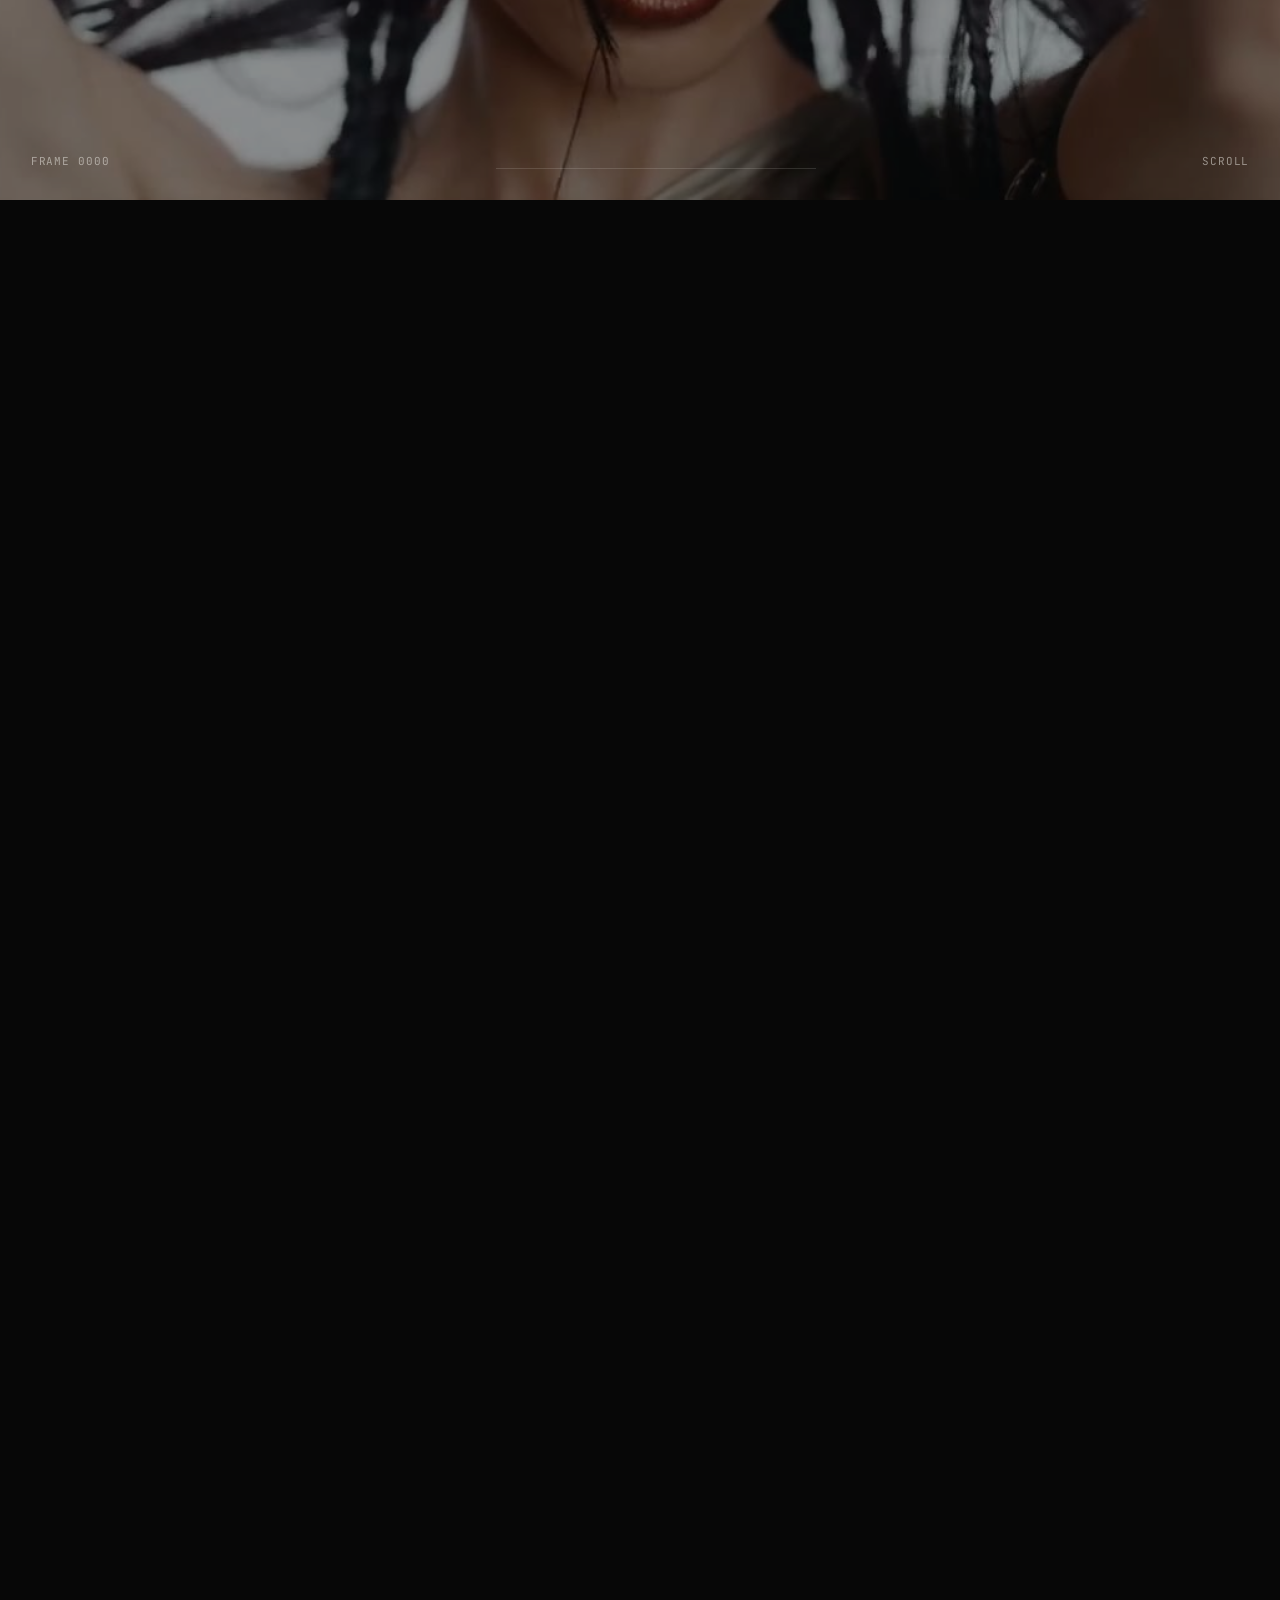
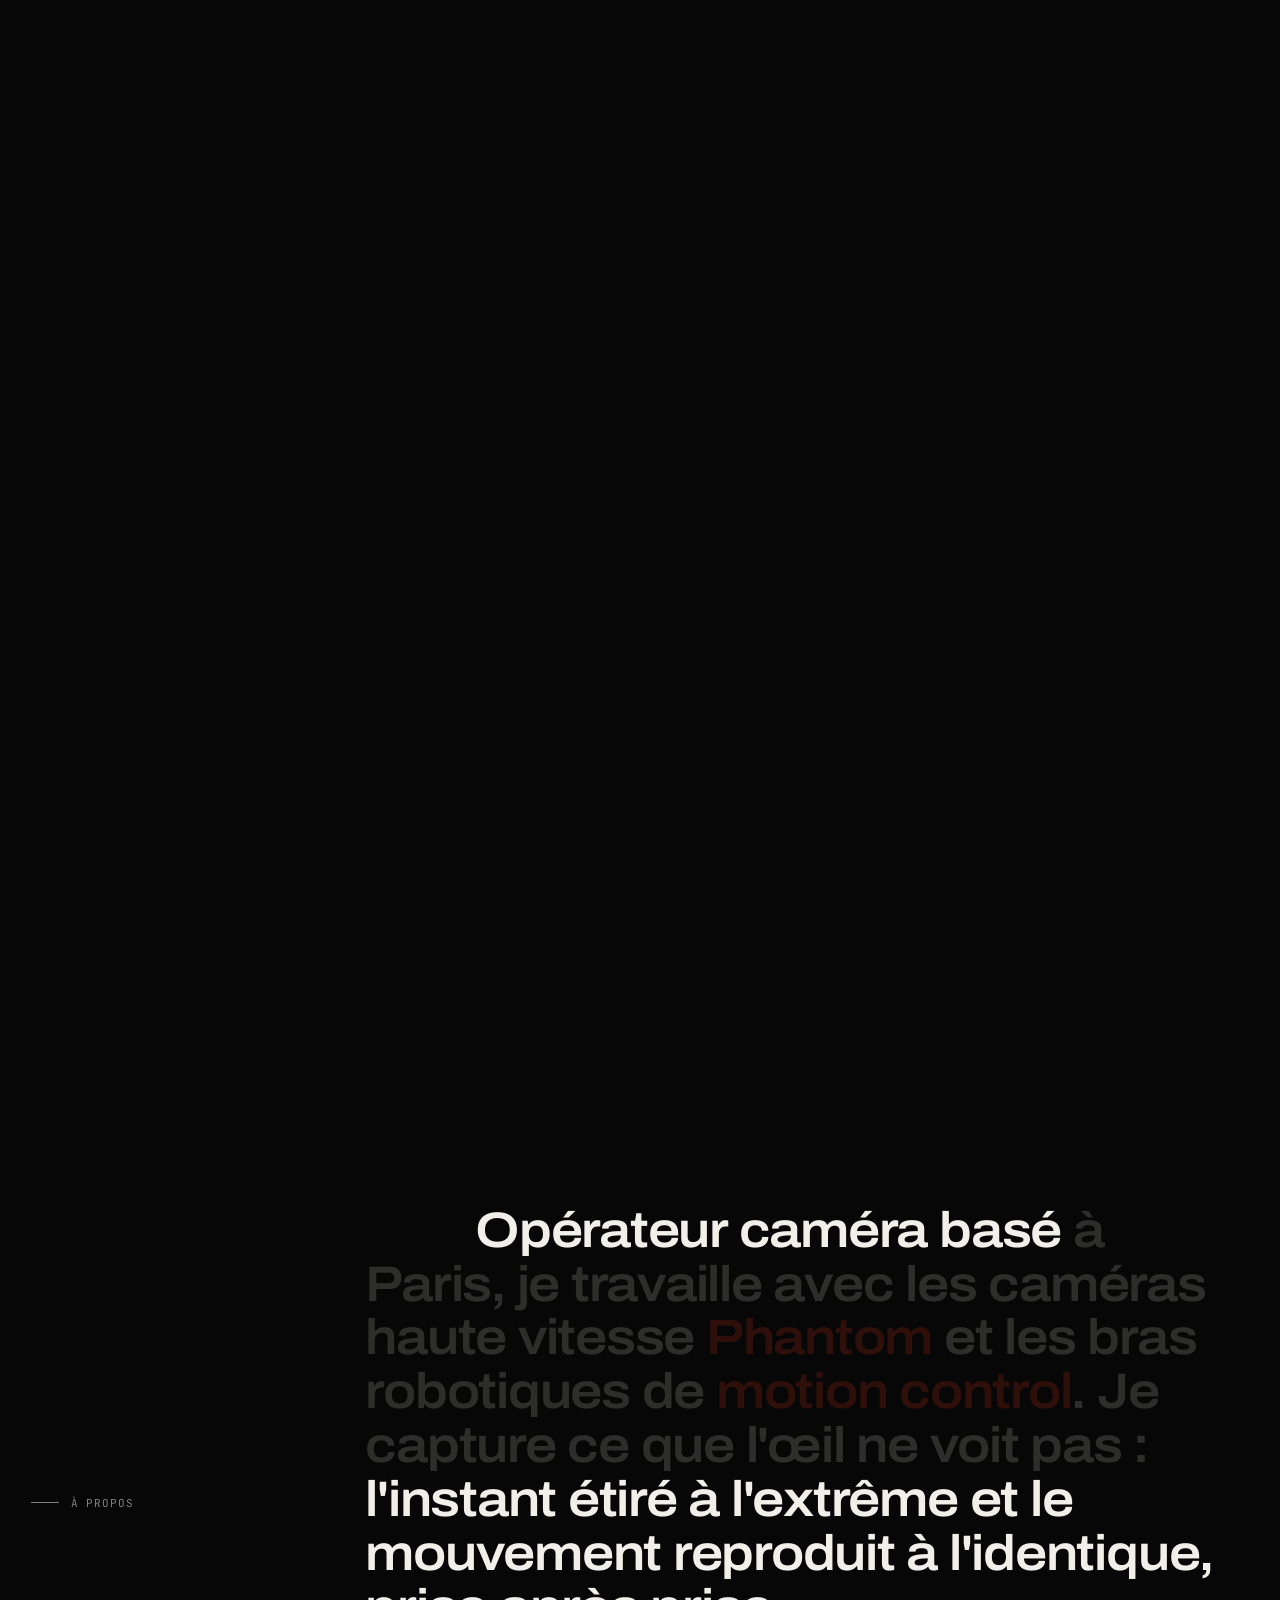
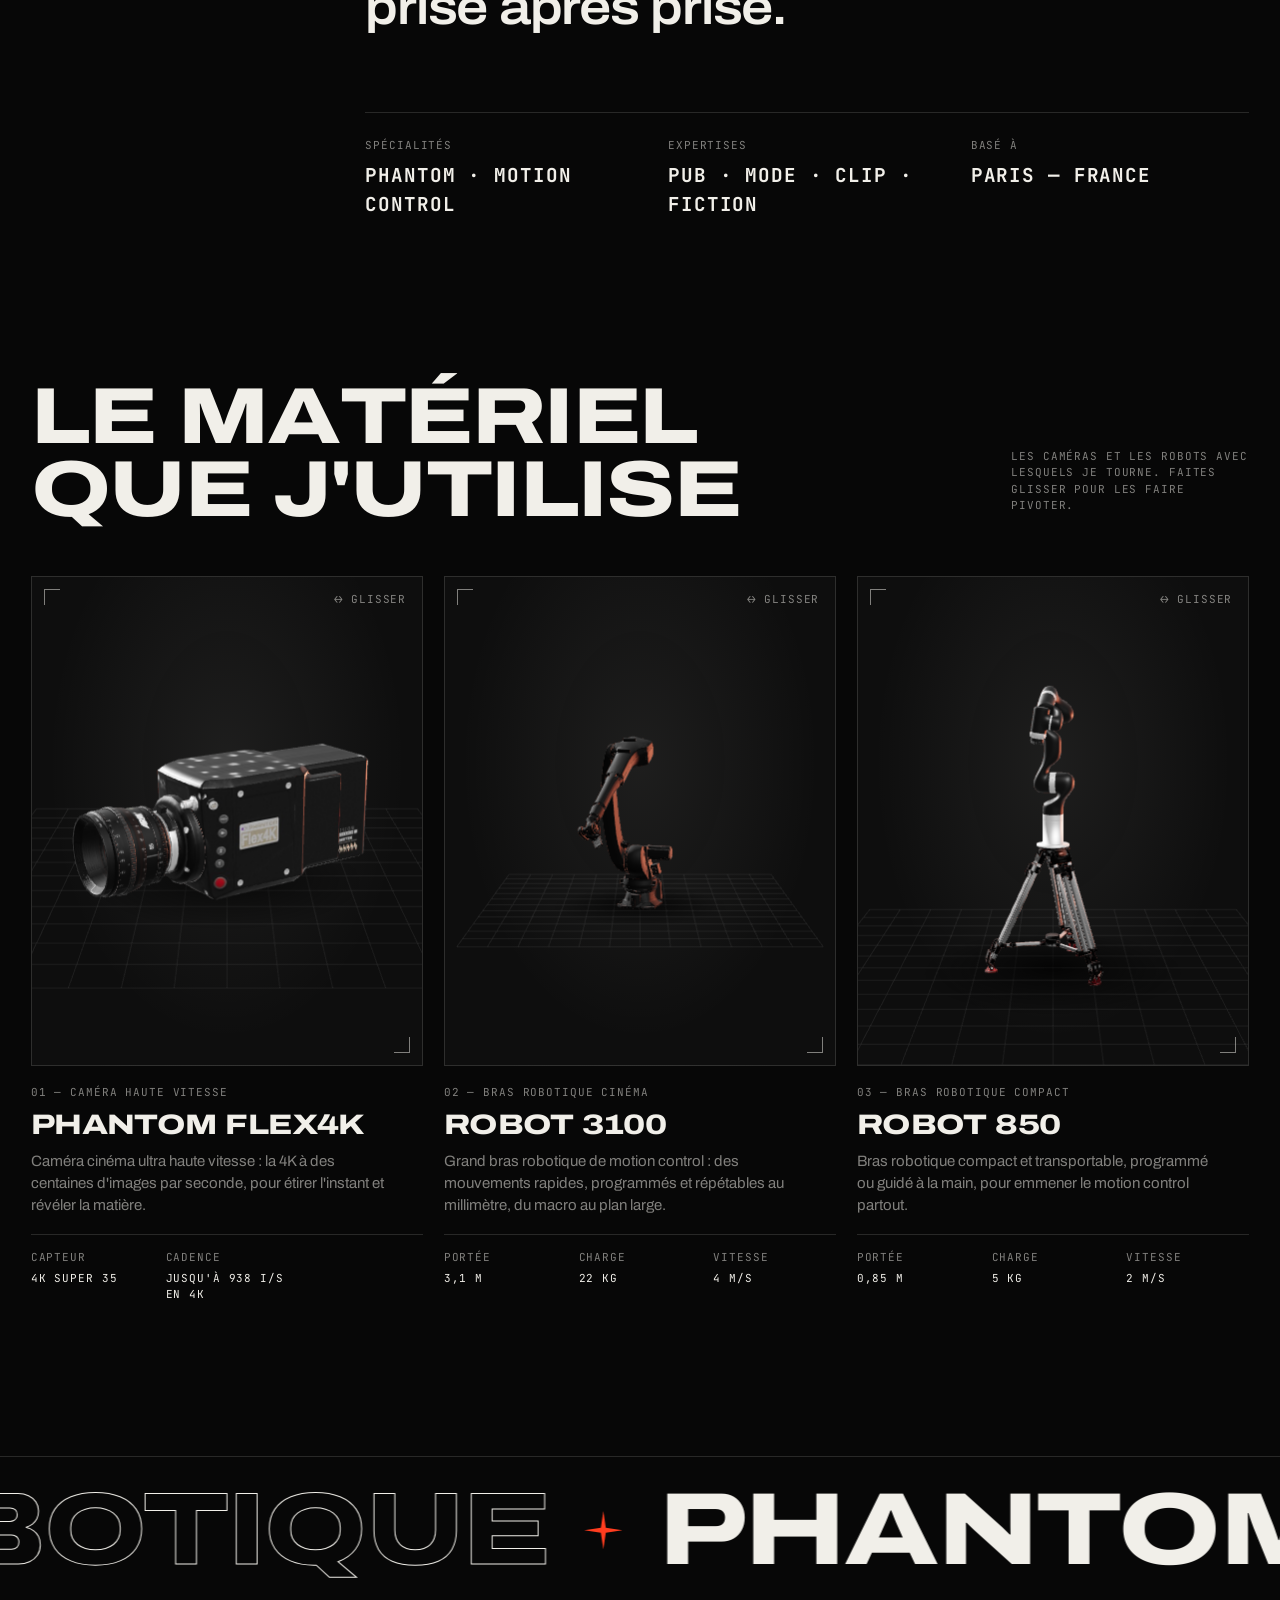
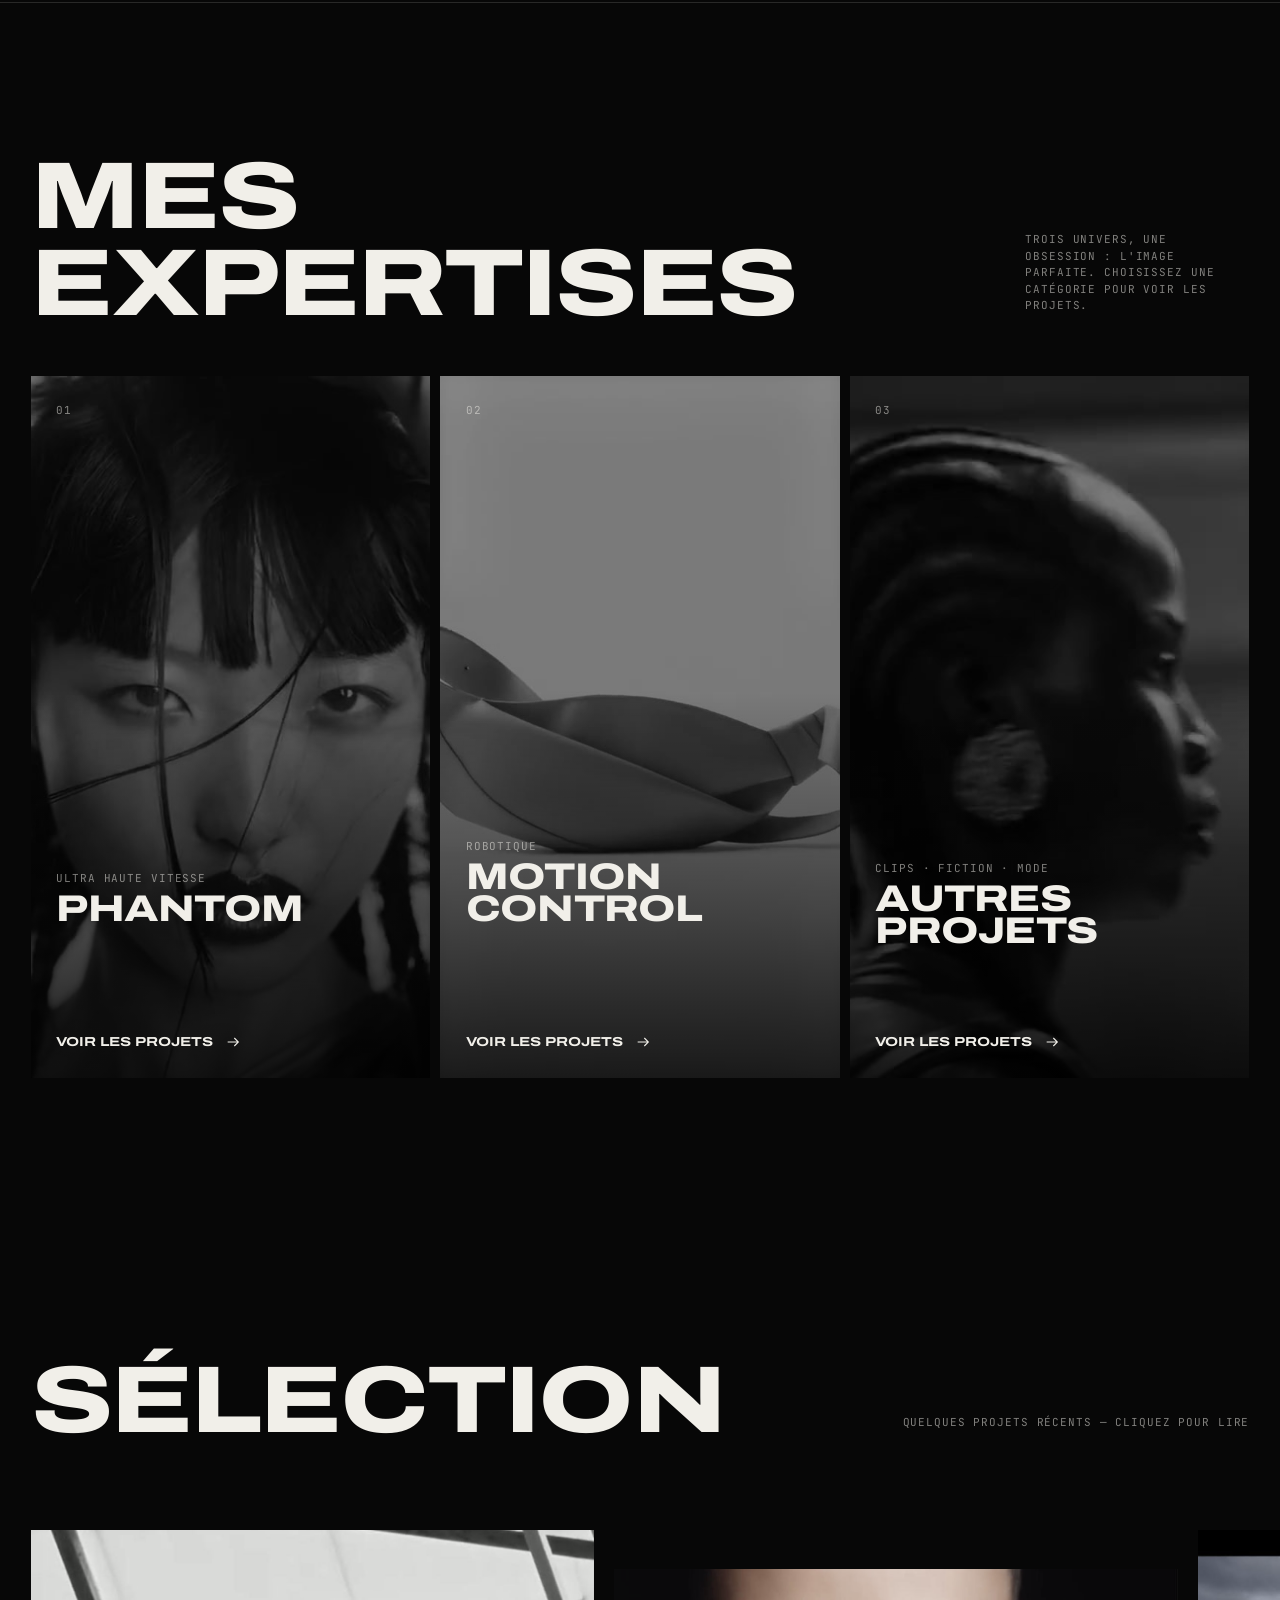
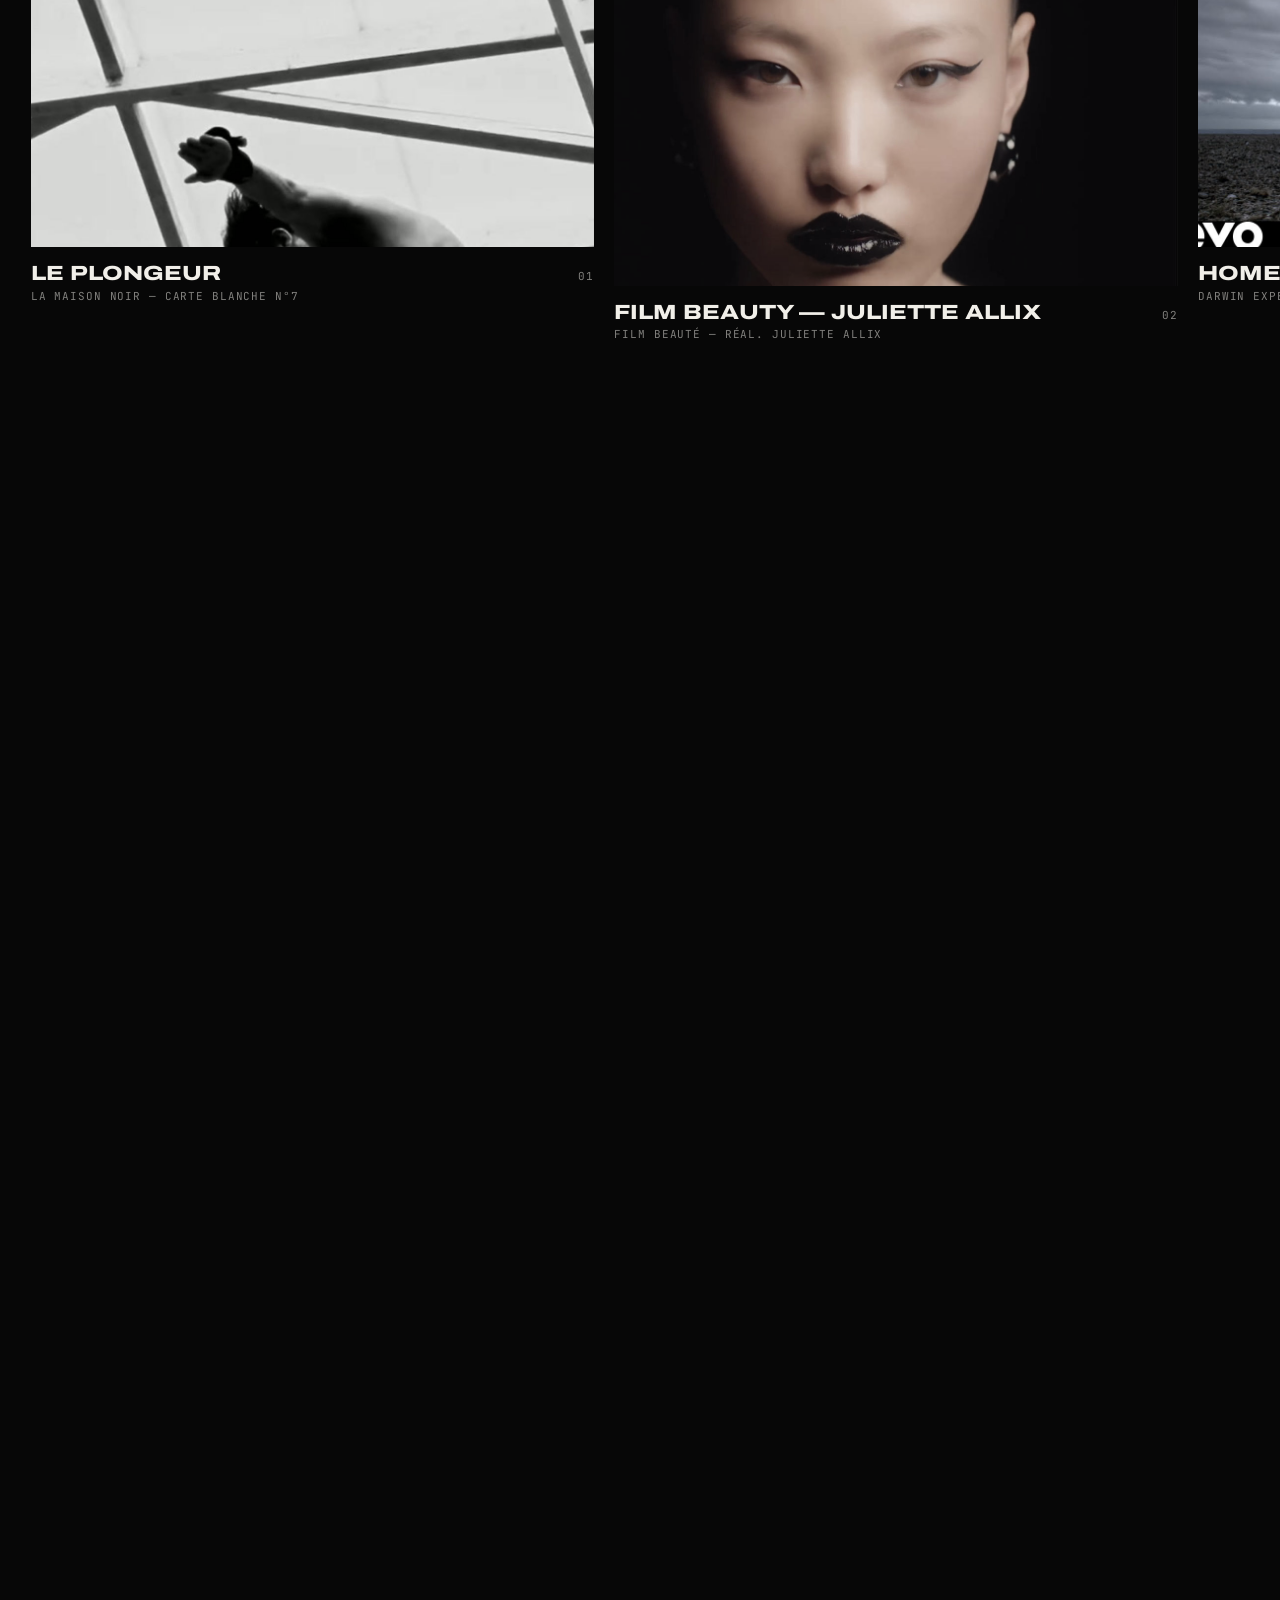
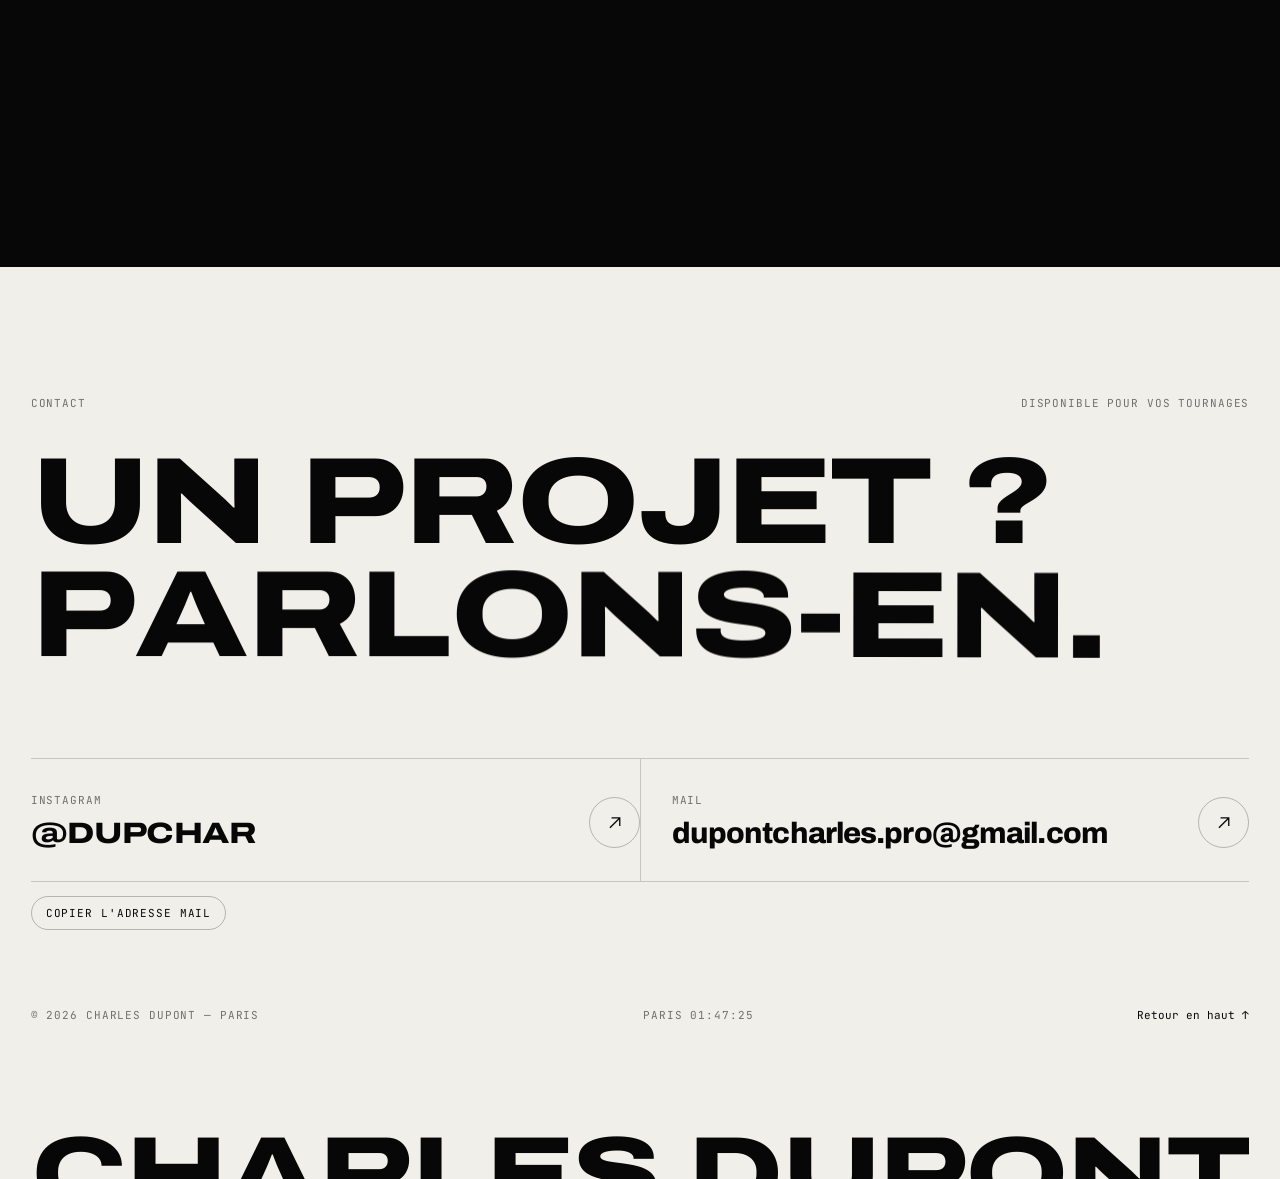
==== commit 5584228e: "Motion control : ajout de la pub La Mer (Spark Rejuvenation) Co-Authored-By: Claude Opus 5.5 <norepl" ====
--- a/index.html
+++ b/index.html
@@ -282,7 +282,7 @@
 <script src="assets/js/vendor/gsap.min.js?v=27" defer></script>
 <script src="assets/js/vendor/ScrollTrigger.min.js?v=27" defer></script>
 <script src="assets/js/vendor/lenis.min.js?v=27" defer></script>
-<script src="assets/js/projects.js?v=27" defer></script>
+<script src="assets/js/projects.js?v=28" defer></script>
 <script src="assets/js/app.js?v=27" defer></script>
 </body>
 </html>
